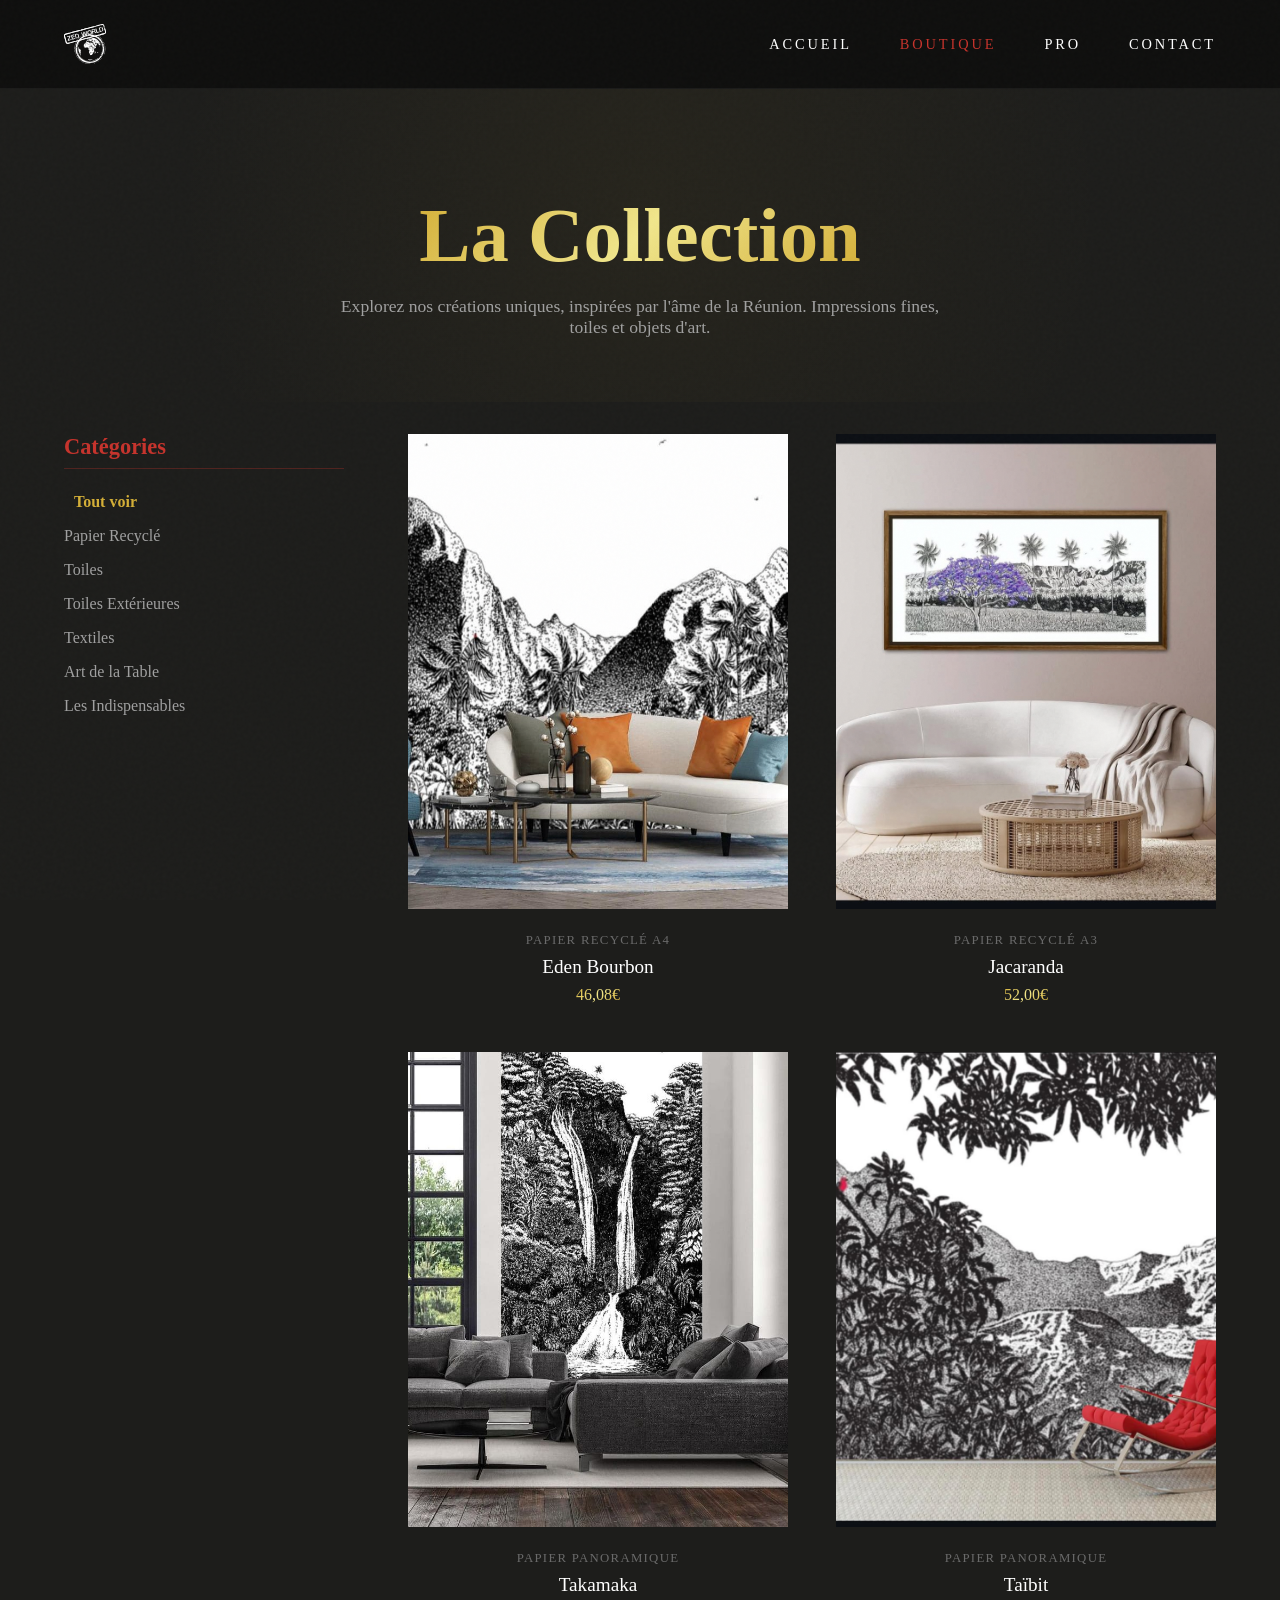
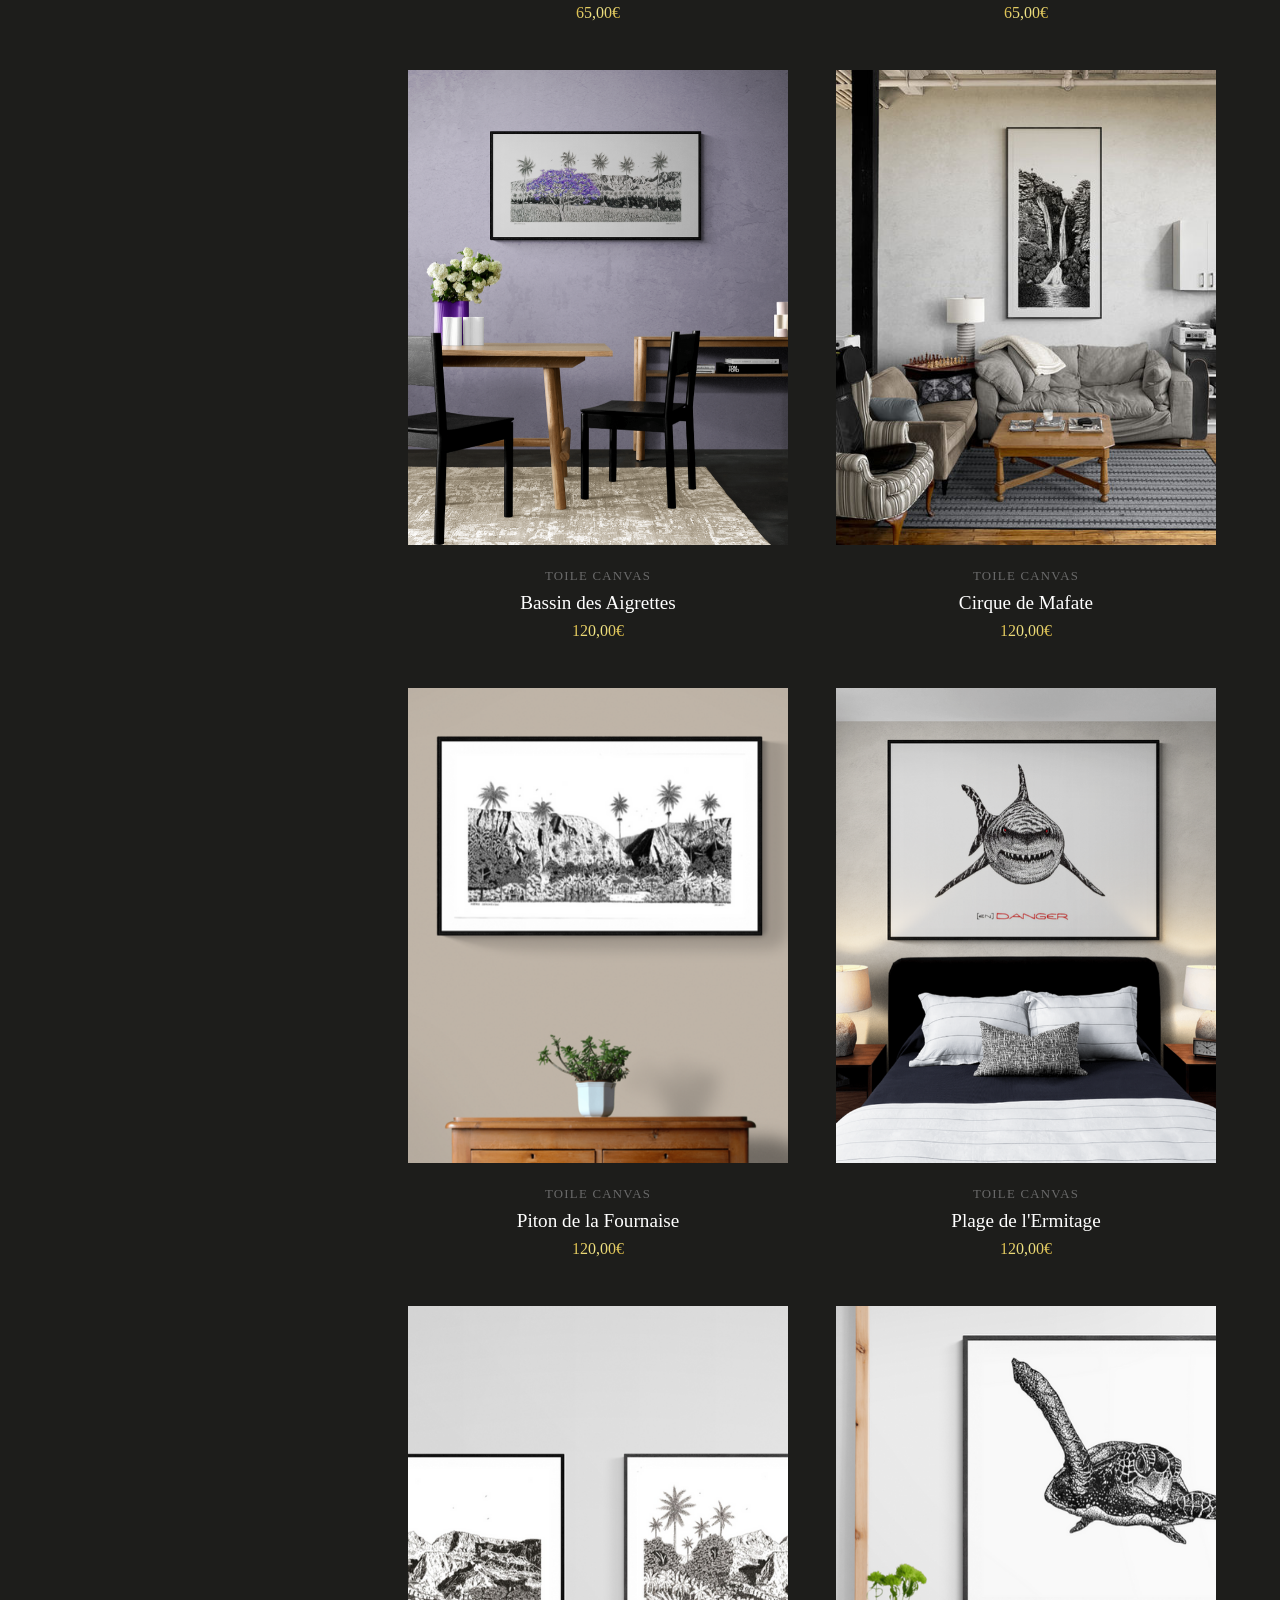
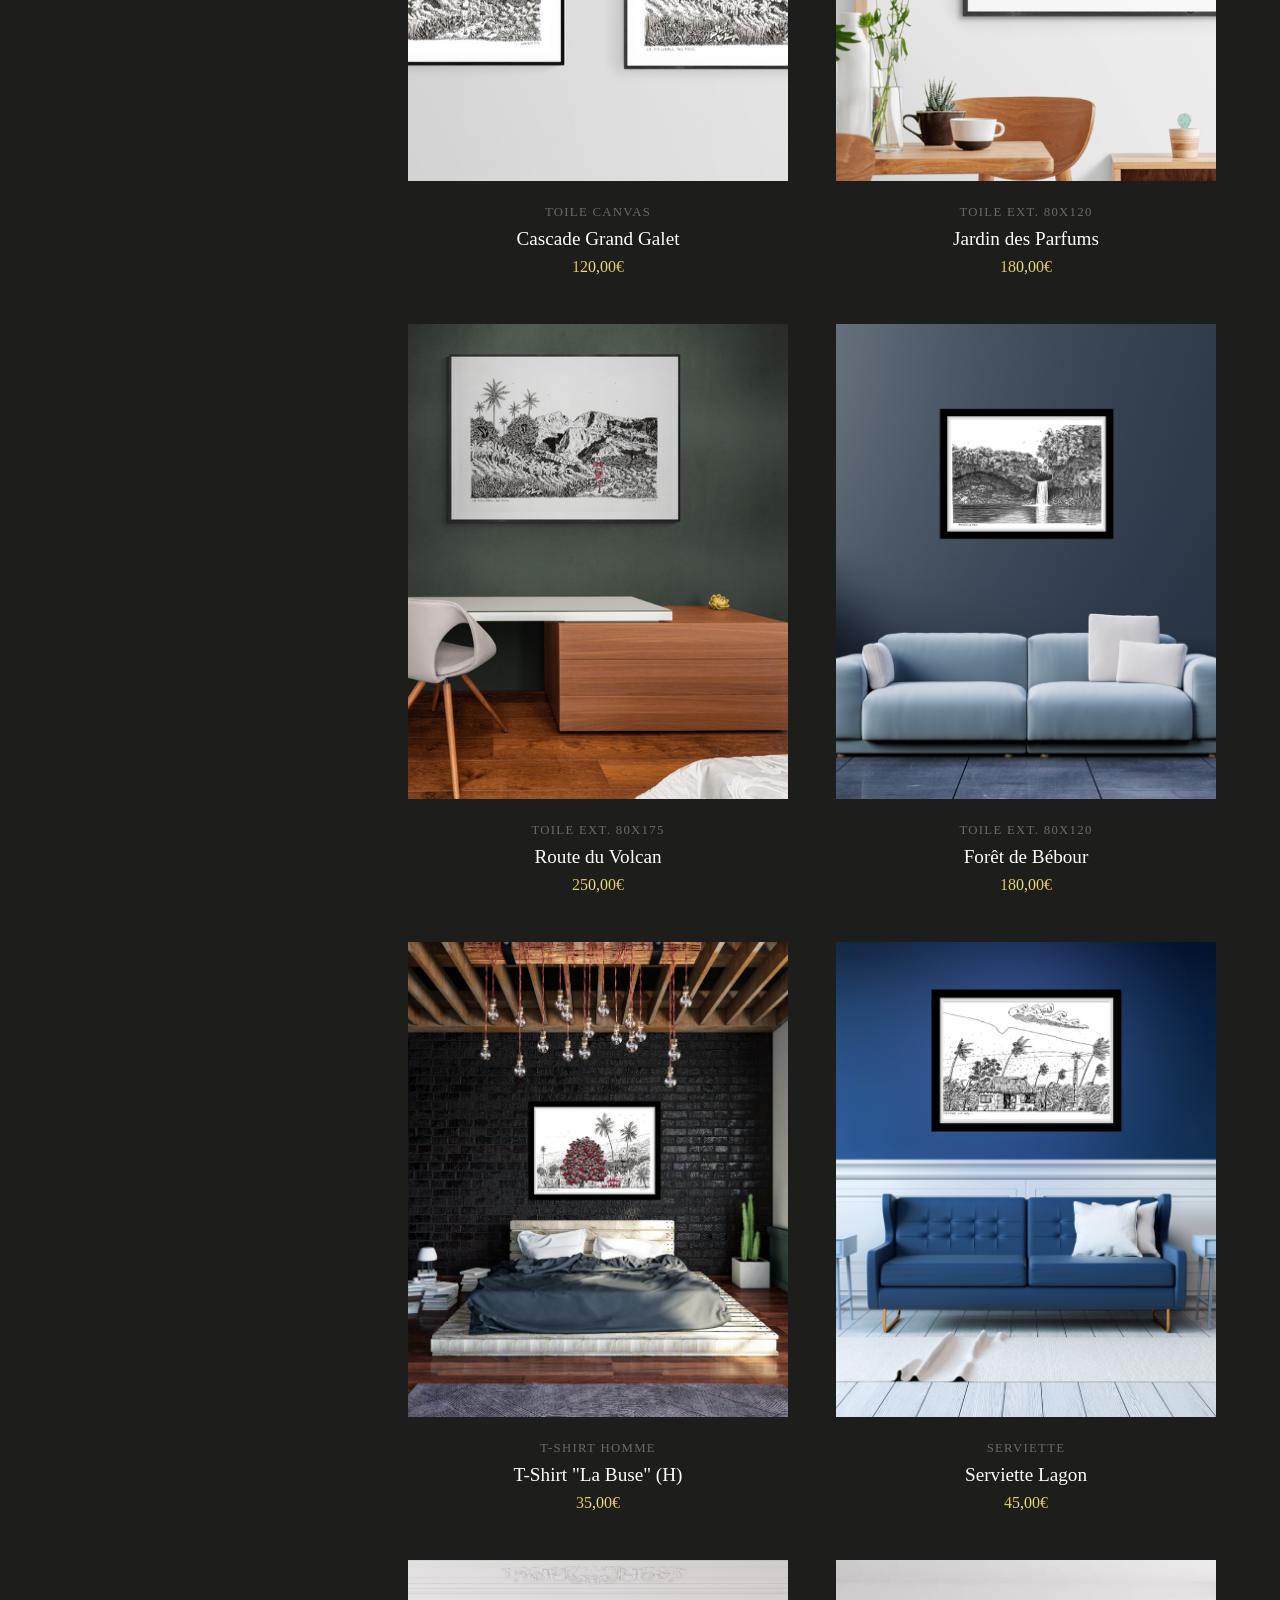
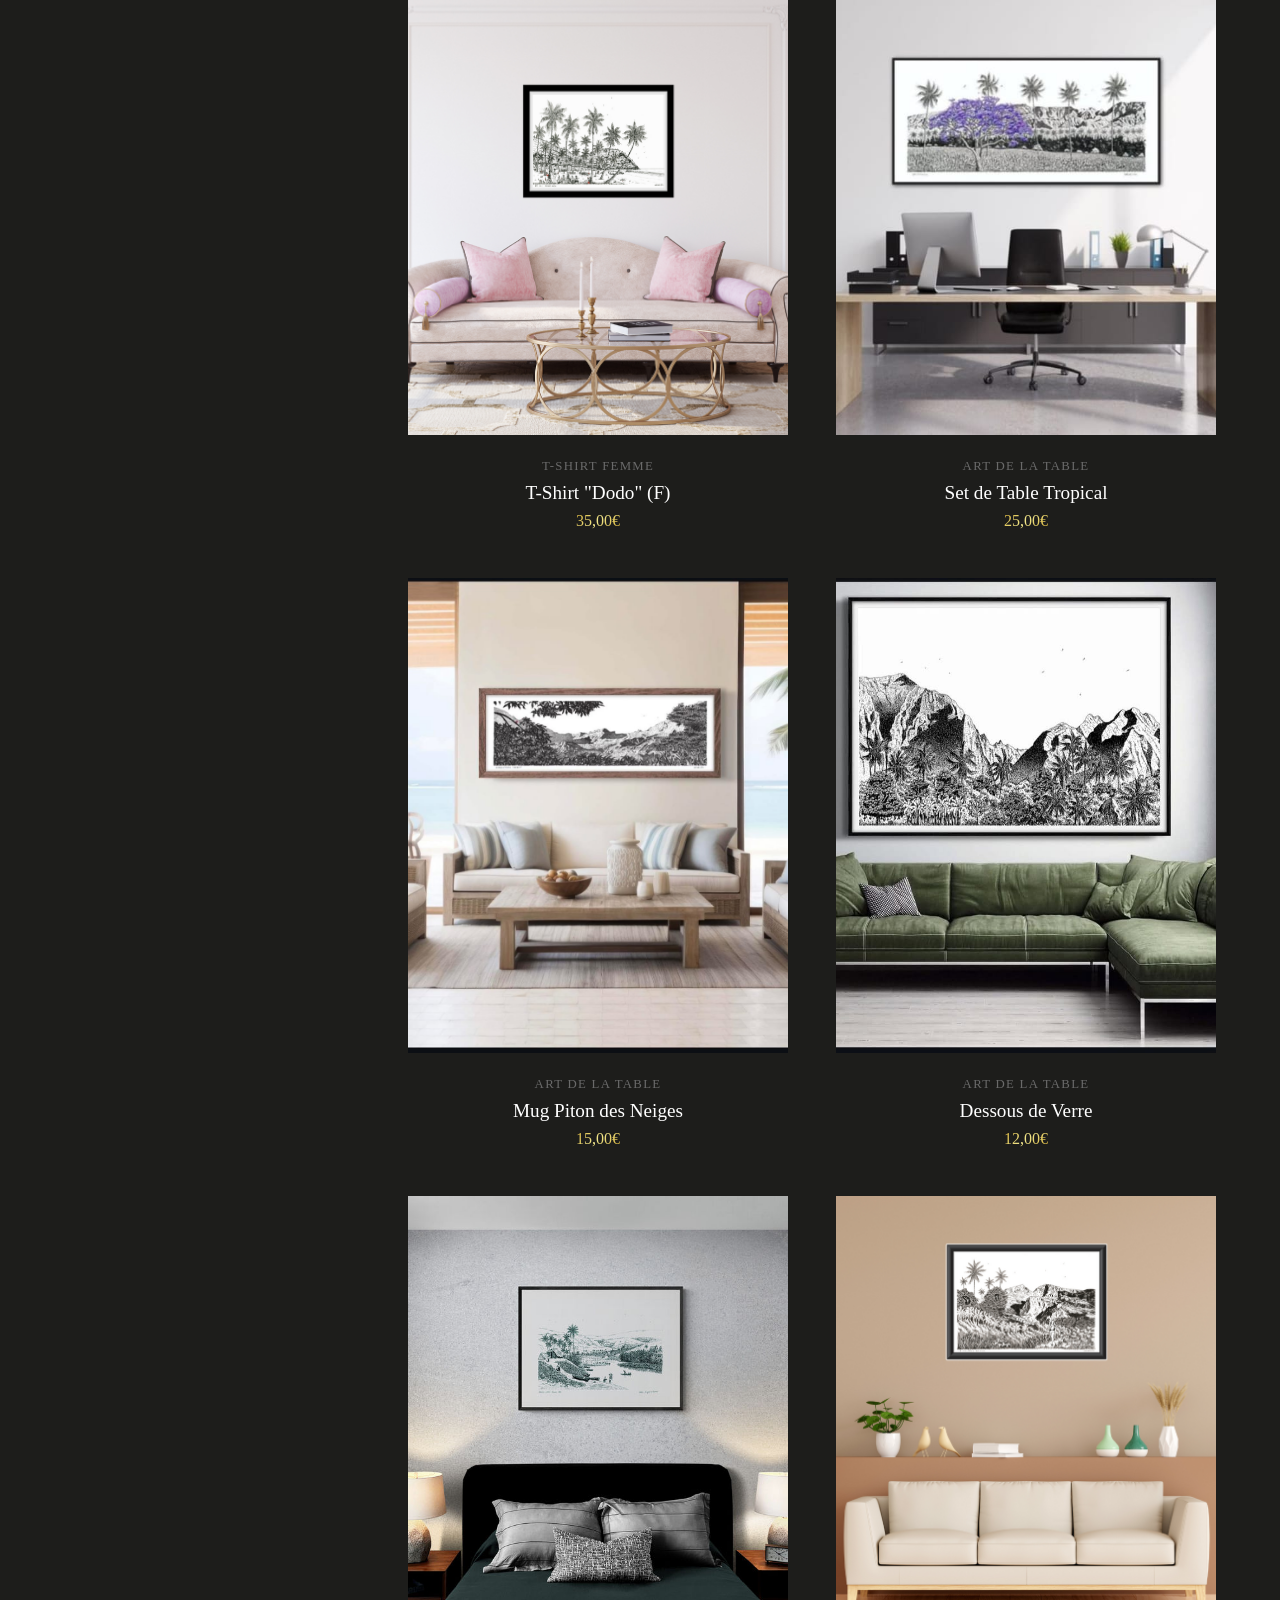
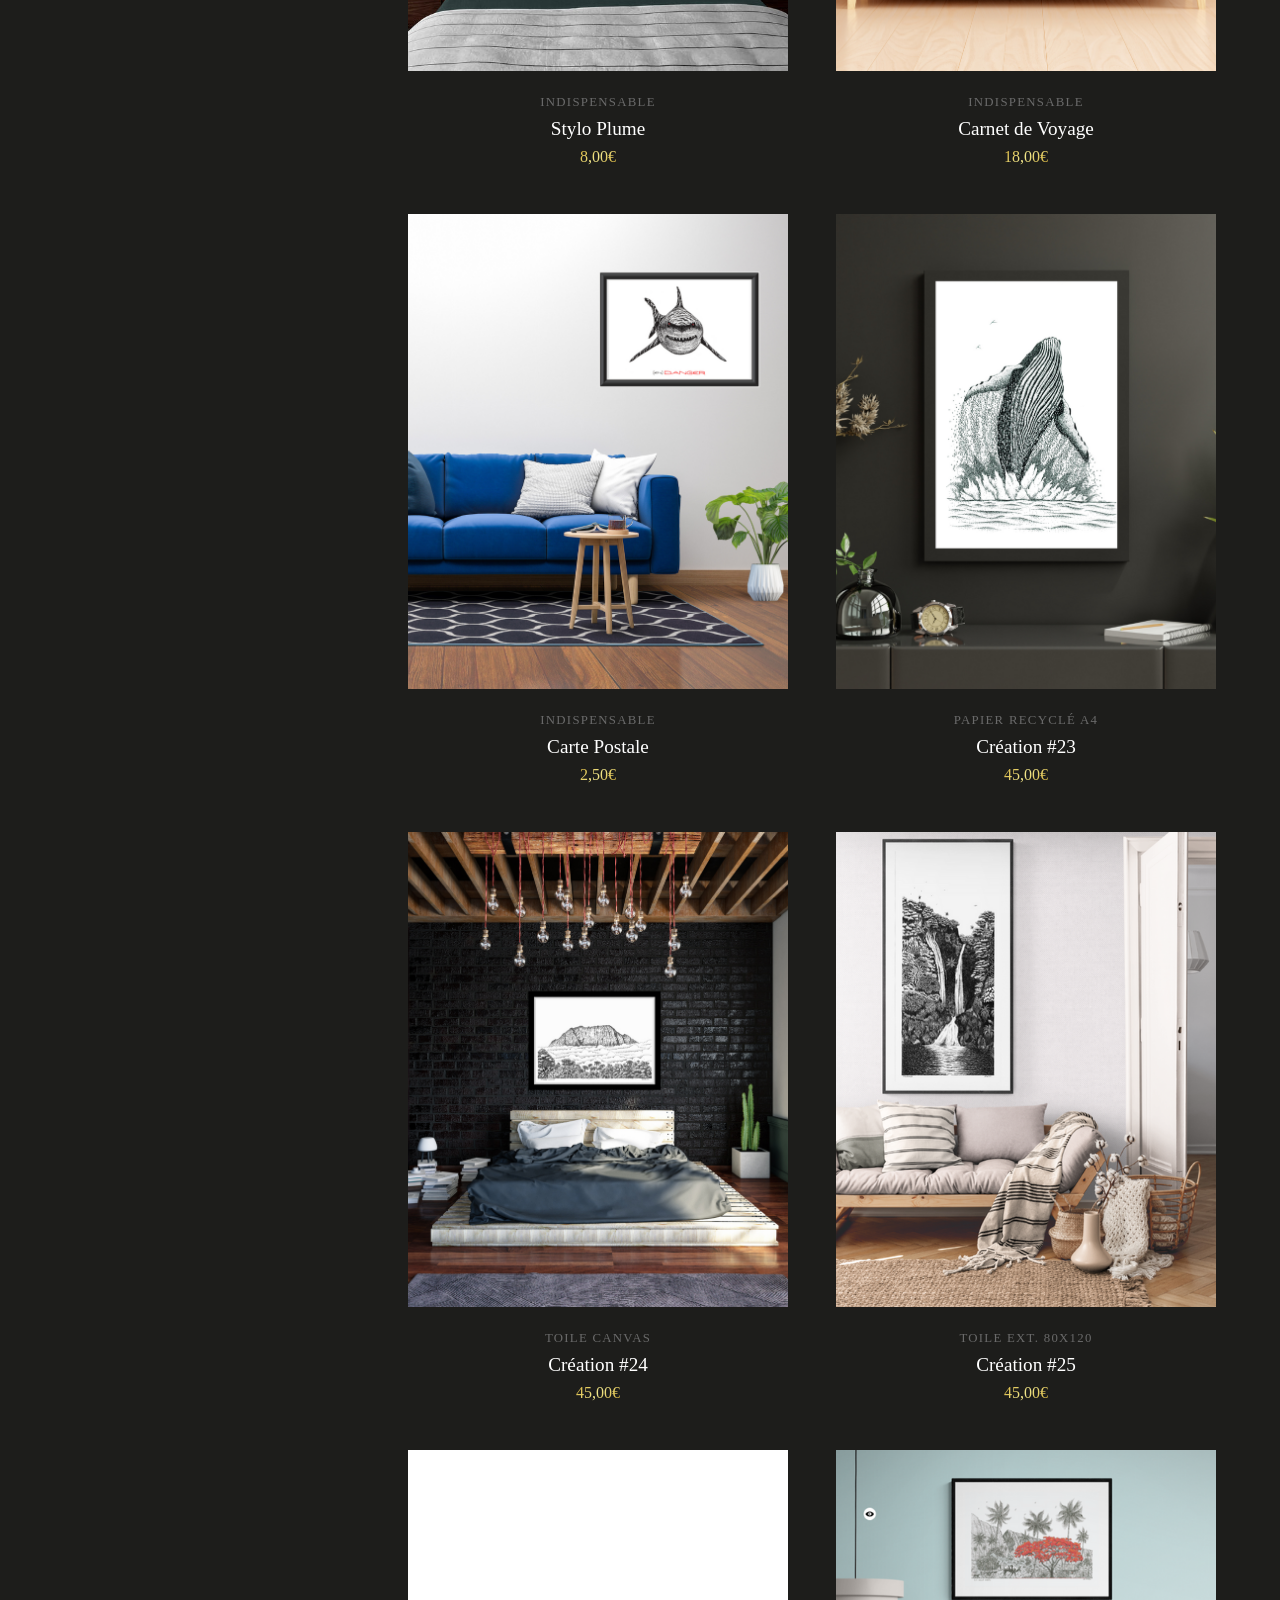
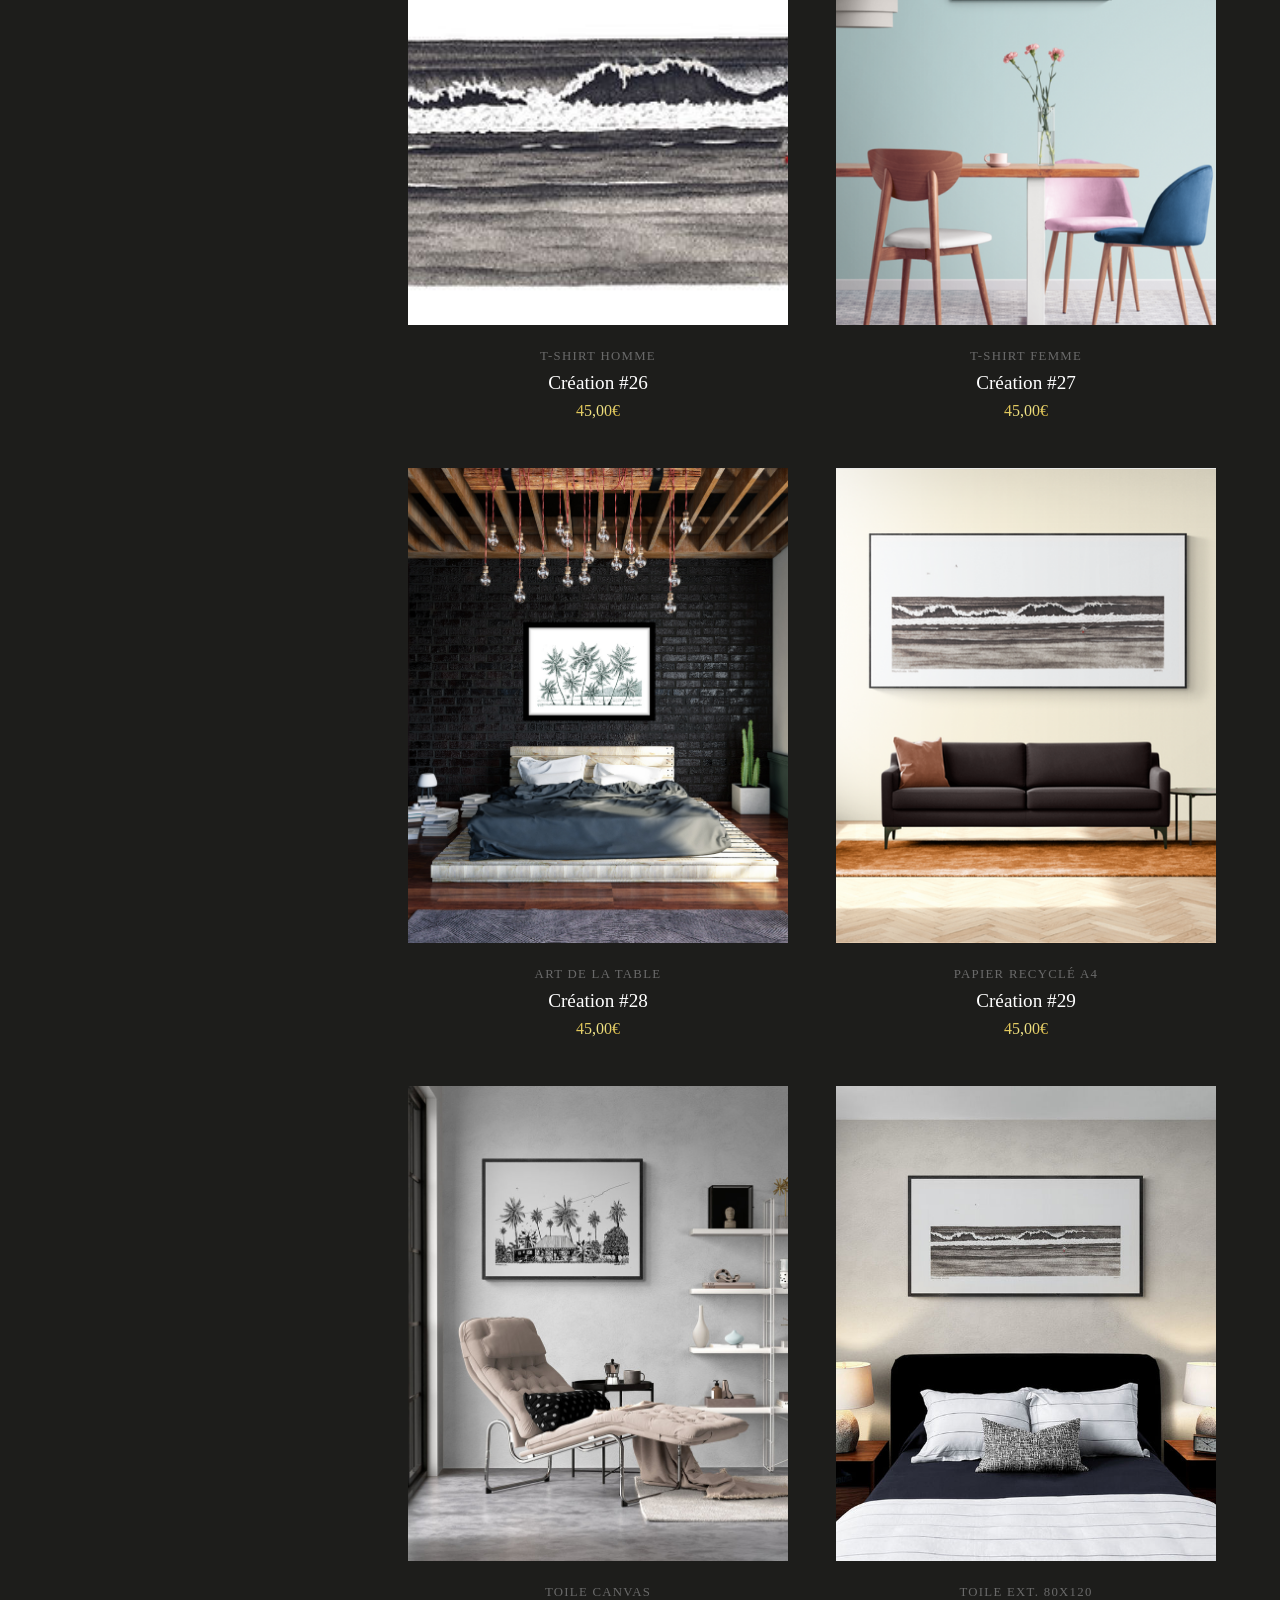
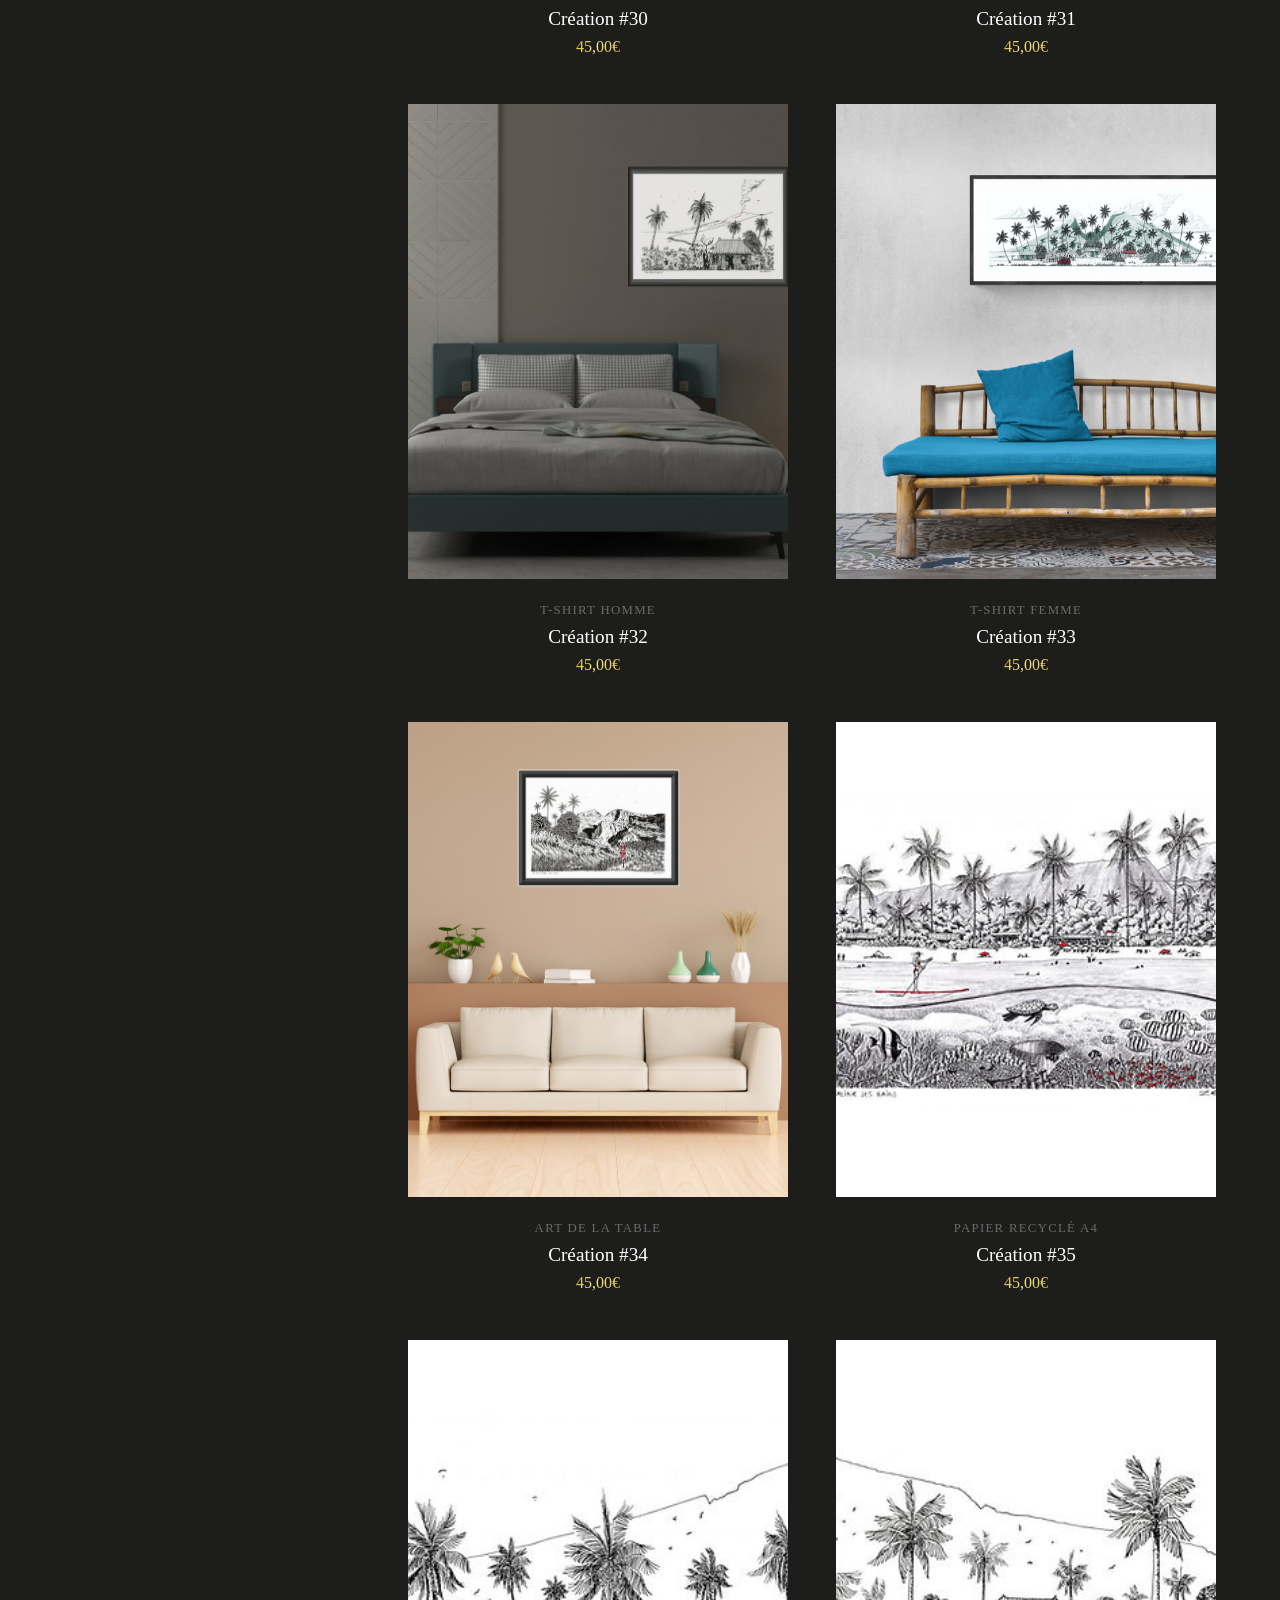
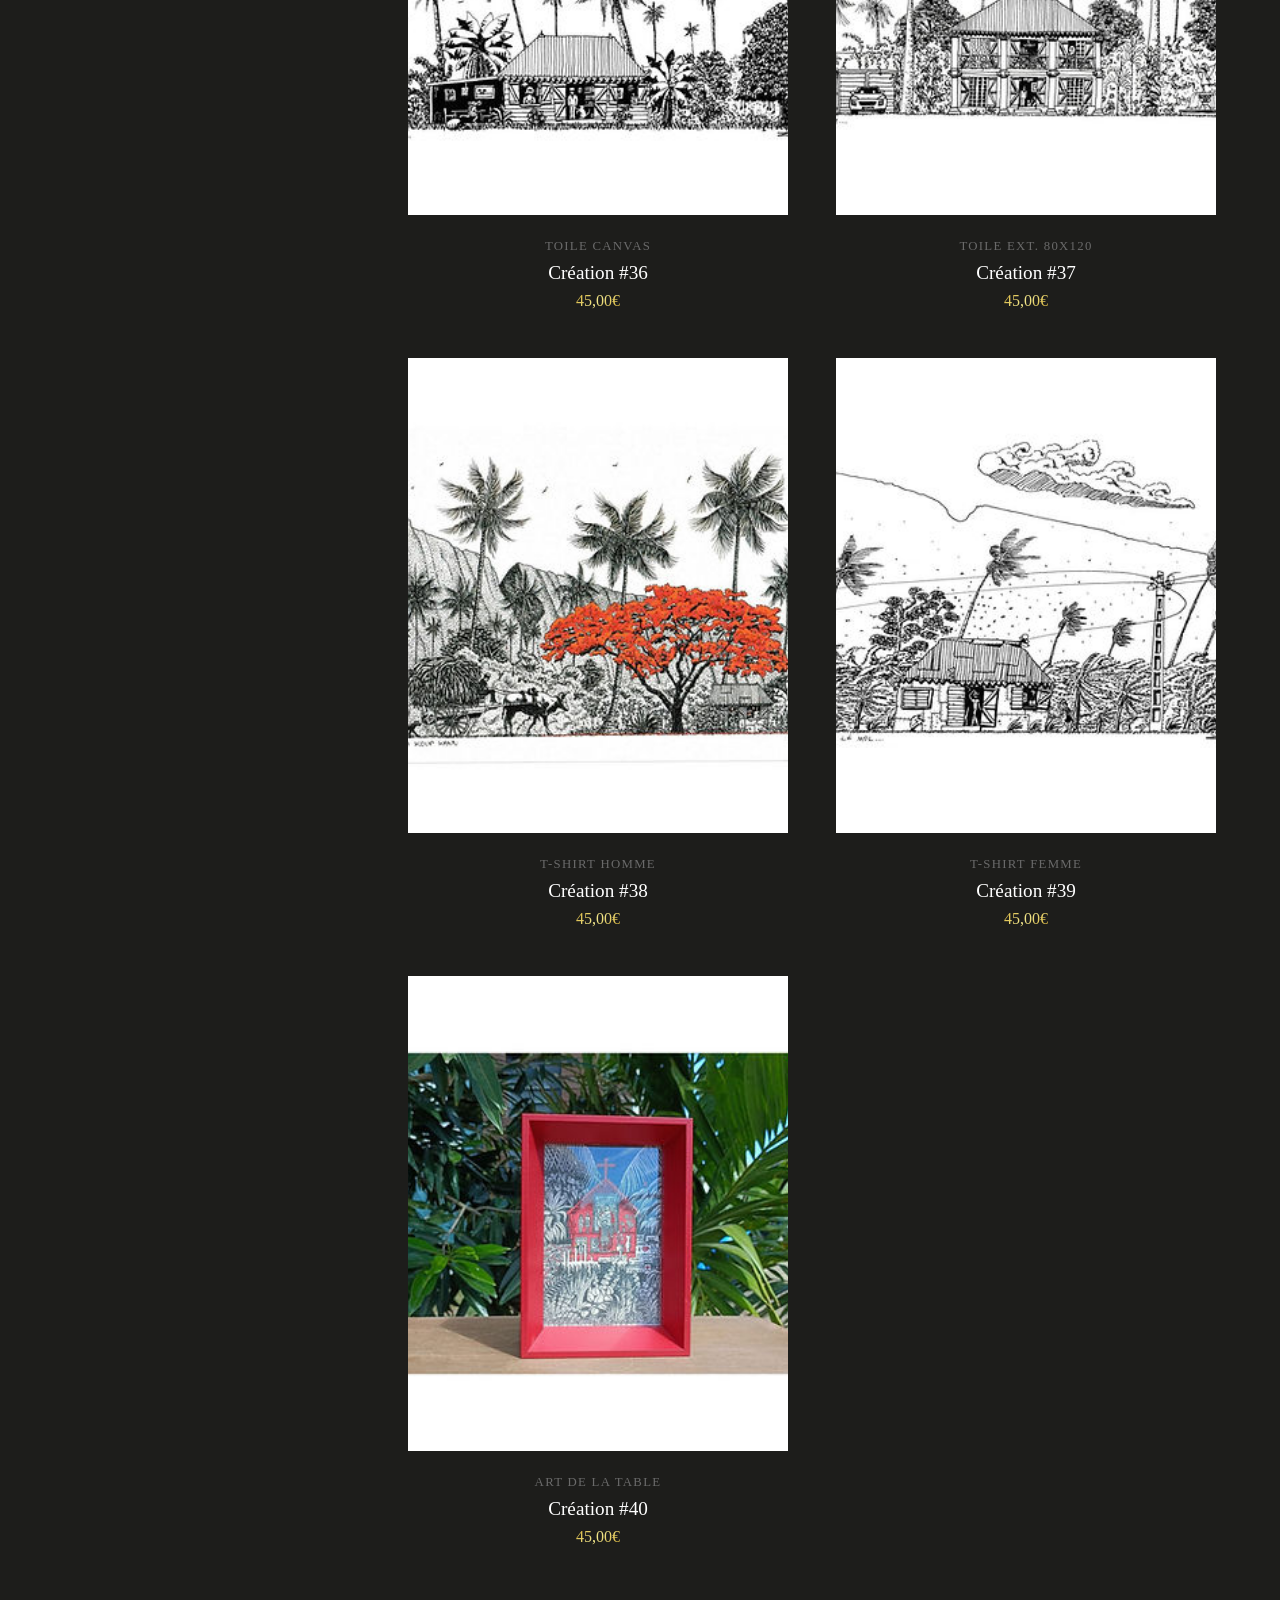
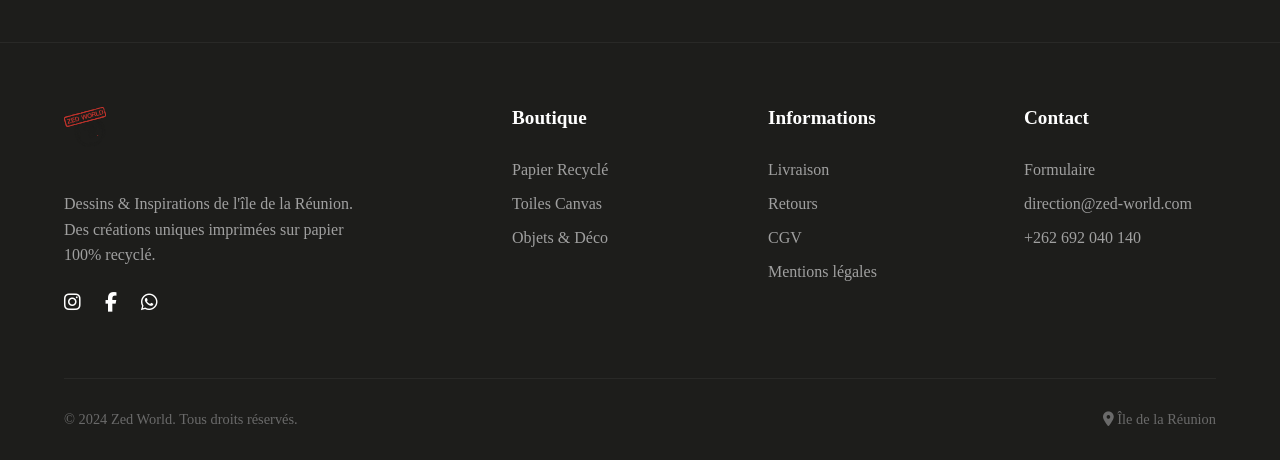
==== boutique.html @ 4cdd9fa9 "init repo" ====
<!DOCTYPE html>
<html lang="fr">

<head>
    <meta charset="UTF-8">
    <meta name="viewport" content="width=device-width, initial-scale=1.0">
    <title>La Boutique - ZED WORLD</title>
    <link rel="stylesheet" href="https://cdnjs.cloudflare.com/ajax/libs/font-awesome/6.4.0/css/all.min.css">
    <style>
        /* ===== STYLES IMPORTÉS DE INDEX.HTML ===== */
        /* POLICES */
        @font-face {
            font-family: 'Old Press';
            src: url('fonts/OldPress-Normal.woff2') format('woff2'),
                url('fonts/OldPress-Normal.woff') format('woff'),
                url('fonts/OldPress-Normal.ttf') format('truetype');
            font-weight: normal;
            font-style: normal;
            font-display: swap;
        }

        @font-face {
            font-family: 'A Bit Sketchy';
            src: url('fonts/ABitSketchy.woff2') format('woff2'),
                url('fonts/ABitSketchy.woff') format('woff'),
                url('fonts/ABitSketchy.ttf') format('truetype');
            font-weight: normal;
            font-style: normal;
            font-display: swap;
        }

        @font-face {
            font-family: 'Javanese Text';
            src: url('fonts/JavaneseText.woff2') format('woff2'),
                url('fonts/JavaneseText.woff') format('woff'),
                url('fonts/JavaneseText.ttf') format('truetype');
            font-weight: normal;
            font-style: normal;
            font-display: swap;
        }

        :root {
            --noir: #1d1d1b;
            --noir-profond: #1d1d1b;
            --noir-light: #2a2a28;
            --noir-medium: #252523;
            --rouge: #c6332c;
            --rouge-dark: #9a2520;
            --blanc: #ffffff;
            --blanc-casse: #f5f5f5;
            --gris: #6a6a6a;
            --gris-clair: #a0a0a0;
        }

        * {
            margin: 0;
            padding: 0;
            box-sizing: border-box;
        }

        html {
            scroll-behavior: smooth;
        }

        body {
            font-family: 'Javanese Text', Georgia, serif;
            background-color: var(--noir);
            color: var(--blanc);
            overflow-x: hidden;
        }

        /* UTILS */
        .gold-text {
            background: linear-gradient(135deg, #d4af37 0%, #f0e68c 25%, #d4af37 50%, #ffd700 75%, #d4af37 100%);
            background-size: 200% 200%;
            -webkit-background-clip: text;
            -webkit-text-fill-color: transparent;
            background-clip: text;
            animation: shimmer 3s ease-in-out infinite;
        }

        @keyframes shimmer {
            0% {
                background-position: 0% 50%;
            }

            50% {
                background-position: 100% 50%;
            }

            100% {
                background-position: 0% 50%;
            }
        }

        /* NOISE */
        .noise {
            position: fixed;
            top: 0;
            left: 0;
            width: 100%;
            height: 100%;
            pointer-events: none;
            z-index: 9999;
            opacity: 0.02;
            background-image: url("data:image/svg+xml,%3Csvg viewBox='0 0 256 256' xmlns='http://www.w3.org/2000/svg'%3E%3Cfilter id='noise'%3E%3CfeTurbulence type='fractalNoise' baseFrequency='0.9' numOctaves='4' stitchTiles='stitch'/%3E%3C/filter%3E%3Crect width='100%25' height='100%25' filter='url(%23noise)'/%3E%3C/svg%3E");
        }

        /* HEADER */
        header {
            position: fixed;
            top: 0;
            left: 0;
            width: 100%;
            z-index: 1000;
            padding: 1.5rem 4rem;
            display: flex;
            justify-content: space-between;
            align-items: center;
            mix-blend-mode: normal;
            background: rgba(15, 15, 14, 0.95);
            backdrop-filter: blur(12px);
            border-bottom: 1px solid rgba(255, 255, 255, 0.05);
        }

        .logo {
            display: flex;
            align-items: center;
            text-decoration: none;
        }

        .logo img {
            height: 40px;
            width: auto;
            filter: brightness(0) invert(1);
        }

        .nav-links {
            display: flex;
            gap: 3rem;
            list-style: none;
        }

        .nav-links a {
            color: var(--blanc);
            text-decoration: none;
            font-size: 0.9rem;
            font-weight: 400;
            letter-spacing: 0.2em;
            text-transform: uppercase;
            position: relative;
            padding: 0.5rem 0;
        }

        .nav-links a.active {
            color: var(--rouge);
        }

        .nav-links a::after {
            content: '';
            position: absolute;
            bottom: 0;
            left: 0;
            width: 0;
            height: 1px;
            background: var(--blanc);
            transition: width 0.4s ease;
        }

        .nav-links a:hover::after {
            width: 100%;
        }

        .menu-btn {
            display: none;
            flex-direction: column;
            gap: 8px;
            cursor: pointer;
        }

        .menu-btn span {
            width: 35px;
            height: 1px;
            background: var(--blanc);
        }

        /* FOOTER */
        footer {
            background: var(--noir-profond);
            border-top: 1px solid rgba(255, 255, 255, 0.05);
            color: var(--blanc);
            padding: 4rem 4rem 2rem;
            position: relative;
            z-index: 10;
        }

        .footer-content {
            display: grid;
            grid-template-columns: 2fr 1fr 1fr 1fr;
            gap: 4rem;
            margin-bottom: 4rem;
        }

        .footer-brand p {
            color: var(--gris-clair);
            margin: 1.5rem 0;
            line-height: 1.6;
            max-width: 300px;
        }

        .footer-social {
            display: flex;
            gap: 1.5rem;
        }

        .footer-social a {
            color: var(--blanc);
            font-size: 1.2rem;
            transition: color 0.3s ease;
        }

        .footer-social a:hover {
            color: var(--rouge);
        }

        .footer-column h4 {
            font-family: 'Old Press', 'A Bit Sketchy', serif;
            font-size: 1.2rem;
            margin-bottom: 2rem;
            color: var(--blanc);
        }

        .footer-column ul {
            list-style: none;
        }

        .footer-column ul li {
            margin-bottom: 1rem;
        }

        .footer-column ul li a {
            color: var(--gris-clair);
            text-decoration: none;
            transition: color 0.3s ease;
        }

        .footer-column ul li a:hover {
            color: #d4af37;
        }

        .footer-bottom {
            display: flex;
            justify-content: space-between;
            align-items: center;
            padding-top: 2rem;
            border-top: 1px solid rgba(255, 255, 255, 0.05);
            font-size: 0.9rem;
            color: var(--gris);
        }

        /* ===== BOUTIQUE SPECIFIC STYLES ===== */
        .shop-hero {
            padding: 12rem 4rem 4rem;
            text-align: center;
            background: radial-gradient(circle at 50% 50%, rgba(212, 175, 55, 0.05) 0%, transparent 70%);
        }

        .shop-title {
            font-family: 'Old Press', 'A Bit Sketchy', serif;
            font-size: clamp(3rem, 6vw, 5rem);
            margin-bottom: 1rem;
        }

        .shop-subtitle {
            color: var(--gris-clair);
            max-width: 600px;
            margin: 0 auto;
            font-size: 1.1rem;
        }

        .shop-container {
            display: grid;
            grid-template-columns: 280px 1fr;
            gap: 4rem;
            padding: 2rem 4rem 6rem;
            max-width: 1600px;
            margin: 0 auto;
        }

        /* FILTERS SIDEBAR */
        .filters {
            position: sticky;
            top: 150px;
            height: fit-content;
        }

        .filter-group {
            margin-bottom: 2.5rem;
        }

        .filter-title {
            font-family: 'Old Press', serif;
            font-size: 1.4rem;
            margin-bottom: 1.5rem;
            color: var(--rouge);
            border-bottom: 1px solid rgba(198, 51, 44, 0.3);
            padding-bottom: 0.5rem;
        }

        .filter-list {
            list-style: none;
        }

        .filter-item {
            margin-bottom: 1rem;
            cursor: pointer;
            color: var(--gris-clair);
            transition: all 0.3s ease;
            display: flex;
            justify-content: space-between;
            align-items: center;
            font-size: 1rem;
        }

        .filter-item:hover,
        .filter-item.selected,
        .filter-item.expanded {
            color: var(--blanc);
            padding-left: 10px;
        }

        .filter-item.selected {
            color: #d4af37;
            font-weight: 600;
        }

        .sub-filters {
            margin-left: 1.5rem;
            margin-top: 0.8rem;
            display: none;
            border-left: 1px solid rgba(255, 255, 255, 0.1);
            padding-left: 1rem;
        }

        .filter-item.expanded+.sub-filters {
            display: block;
            animation: slideDown 0.3s ease;
        }

        @keyframes slideDown {
            from {
                opacity: 0;
                transform: translateY(-10px);
            }

            to {
                opacity: 1;
                transform: translateY(0);
            }
        }

        .sub-filter-item {
            margin-bottom: 0.6rem;
            font-size: 0.9rem;
            color: var(--gris);
            cursor: pointer;
            transition: color 0.3s ease;
        }

        .sub-filter-item:hover,
        .sub-filter-item.selected {
            color: var(--blanc);
        }

        .sub-filter-item.selected {
            color: #d4af37;
        }

        /* PRODUCT GRID */
        .products-grid-shop {
            display: grid;
            grid-template-columns: repeat(auto-fill, minmax(280px, 1fr));
            gap: 3rem;
        }

        .product-card {
            display: block;
            text-decoration: none;
            group: 1;
        }

        .product-image {
            position: relative;
            overflow: hidden;
            aspect-ratio: 4/5;
            margin-bottom: 1.5rem;
        }

        .product-image img {
            width: 100%;
            height: 100%;
            object-fit: cover;
            transition: transform 0.6s cubic-bezier(0.25, 0.46, 0.45, 0.94);
        }

        .product-card:hover .product-image img {
            transform: scale(1.1);
        }

        .product-overlay {
            position: absolute;
            top: 0;
            left: 0;
            width: 100%;
            height: 100%;
            background: rgba(0, 0, 0, 0.4);
            display: flex;
            align-items: center;
            justify-content: center;
            opacity: 0;
            transition: opacity 0.3s ease;
        }

        .product-card:hover .product-overlay {
            opacity: 1;
        }

        .product-overlay button {
            background: var(--blanc);
            color: var(--noir);
            border: none;
            padding: 1rem 2rem;
            text-transform: uppercase;
            letter-spacing: 0.1em;
            font-size: 0.8rem;
            cursor: pointer;
            transform: translateY(20px);
            transition: transform 0.3s ease;
        }

        .product-card:hover .product-overlay button {
            transform: translateY(0);
        }

        .product-info {
            text-align: center;
        }

        .product-category {
            font-size: 0.8rem;
            text-transform: uppercase;
            letter-spacing: 0.1em;
            color: var(--gris);
            display: block;
            margin-bottom: 0.5rem;
        }

        .product-name {
            font-size: 1.2rem;
            font-weight: 400;
            color: var(--blanc);
            margin-bottom: 0.5rem;
        }

        .product-price {
            font-size: 1rem;
            color: var(--gris-clair);
        }

        /* RESPONSIVE */
        @media (max-width: 900px) {
            .shop-container {
                grid-template-columns: 1fr;
                padding: 2rem;
            }

            .filters {
                position: relative;
                top: 0;
                margin-bottom: 3rem;
                display: flex;
                flex-wrap: wrap;
                gap: 2rem;
                overflow-x: auto;
                padding-bottom: 1rem;
            }

            .filter-group {
                min-width: 200px;
            }
        }

        @media (max-width: 768px) {
            header {
                padding: 1rem 2rem;
            }

            .menu-btn {
                display: flex;
            }

            .nav-links {
                position: fixed;
                top: 0;
                right: -100%;
                width: 100%;
                height: 100vh;
                background: var(--noir-profond);
                flex-direction: column;
                justify-content: center;
                align-items: center;
                transition: right 0.6s ease;
                z-index: 999;
            }

            .nav-links.active {
                right: 0;
            }

            .footer-content {
                grid-template-columns: 1fr;
                text-align: center;
            }

            .footer-social {
                justify-content: center;
            }

            .footer-bottom {
                flex-direction: column;
                gap: 1rem;
            }
        }

        /* ===== ANIMATIONS ===== */
        @keyframes fadeUp {
            from {
                opacity: 0;
                transform: translateY(30px);
            }

            to {
                opacity: 1;
                transform: translateY(0);
            }
        }

        .hero-animate {
            opacity: 0;
            animation: fadeUp 1s cubic-bezier(0.25, 0.46, 0.45, 0.94) forwards;
        }

        .reveal {
            opacity: 0;
            transform: translateY(30px);
            transition: all 0.8s cubic-bezier(0.25, 0.46, 0.45, 0.94);
        }

        .reveal.active {
            opacity: 1;
            transform: translateY(0);
        }
    </style>
</head>

<body>
    <!-- Noise Overlay -->
    <div class="noise"></div>

    <!-- Header -->
    <header>
        <a href="index.html" class="logo">
            <img src="assets/LOGO A4.svg" alt="ZED WORLD">
        </a>
        <ul class="nav-links" id="navLinks">
            <li><a href="index.html">Accueil</a></li>
            <li><a href="boutique.html" class="active">Boutique</a></li>
            <li><a href="pro.html">Pro</a></li>
            <li><a href="contact.html">Contact</a></li>
        </ul>
        <div class="menu-btn" id="menuBtn">
            <span></span>
            <span></span>
        </div>
    </header>

    <!-- Shop Hero -->
    <section class="shop-hero">
        <h1 class="shop-title hero-animate"><span class="gold-text">La Collection</span></h1>
        <p class="shop-subtitle hero-animate" style="animation-delay: 0.2s;">Explorez nos créations uniques, inspirées
            par l'âme de la Réunion. Impressions fines,
            toiles et objets d'art.</p>
    </section>

    <!-- Main Shop Container -->
    <div class="shop-container">
        <!-- Sidebar Filters -->
        <aside class="filters">
            <div class="filter-group">
                <h3 class="filter-title">Catégories</h3>
                <ul class="filter-list">
                    <li class="filter-item selected" onclick="filterBy('all', this)">Tout voir</li>

                    <li class="filter-item" onclick="toggleSub(this)">
                        Papier Recyclé
                    </li>
                    <ul class="sub-filters">
                        <li class="sub-filter-item" onclick="filterBy('recycle-a4', this)">Format A4</li>
                        <li class="sub-filter-item" onclick="filterBy('recycle-a3', this)">Format A3+</li>
                        <li class="sub-filter-item" onclick="filterBy('recycle-pano', this)">Panoramique</li>
                    </ul>

                    <li class="filter-item" onclick="filterBy('toiles', this)">Toiles</li>

                    <li class="filter-item" onclick="toggleSub(this)">
                        Toiles Extérieures
                    </li>
                    <ul class="sub-filters">
                        <li class="sub-filter-item" onclick="filterBy('ext-80x120', this)">80 x 120</li>
                        <li class="sub-filter-item" onclick="filterBy('ext-80x175', this)">80 x 175</li>
                    </ul>

                    <li class="filter-item" onclick="toggleSub(this)">
                        Textiles
                    </li>
                    <ul class="sub-filters">
                        <li class="sub-filter-item" onclick="filterBy('textile-tshirt-homme', this)">T-Shirts Homme</li>
                        <li class="sub-filter-item" onclick="filterBy('textile-tshirt-femme', this)">T-Shirts Femme</li>
                        <li class="sub-filter-item" onclick="filterBy('textile-serviette', this)">Serviettes de Plage
                        </li>
                    </ul>

                    <li class="filter-item" onclick="filterBy('art-table', this)">Art de la Table</li>
                    <li class="filter-item" onclick="filterBy('indispensables', this)">Les Indispensables</li>
                </ul>
            </div>
        </aside>

        <!-- Product Grid -->
        <main class="products-grid-shop" id="productGrid">
            <!-- JS WILL POPULATE THIS -->
        </main>
    </div>

    <!-- Footer -->
    <footer>
        <div class="footer-content">
            <div class="footer-brand">
                <a href="index.html" class="footer-logo">
                    <img src="assets/LOGO A4.svg" alt="ZED WORLD" style="height: 40px; margin-bottom: 1rem;">
                </a>
                <p>Dessins & Inspirations de l'île de la Réunion. Des créations uniques imprimées sur papier 100%
                    recyclé.</p>
                <div class="footer-social">
                    <a href="#"><i class="fab fa-instagram"></i></a>
                    <a href="#"><i class="fab fa-facebook-f"></i></a>
                    <a href="#"><i class="fab fa-whatsapp"></i></a>
                </div>
            </div>
            <div class="footer-column">
                <h4>Boutique</h4>
                <ul>
                    <li><a href="#" onclick="filterBy('recycle-a4', null); window.scrollTo(0,0)">Papier Recyclé</a></li>
                    <li><a href="#" onclick="filterBy('toiles', null); window.scrollTo(0,0)">Toiles Canvas</a></li>
                    <li><a href="#" onclick="filterBy('art-table', null); window.scrollTo(0,0)">Objets & Déco</a></li>
                </ul>
            </div>
            <div class="footer-column">
                <h4>Informations</h4>
                <ul>
                    <li><a href="#">Livraison</a></li>
                    <li><a href="#">Retours</a></li>
                    <li><a href="cgv.html">CGV</a></li>
                    <li><a href="#">Mentions légales</a></li>
                </ul>
            </div>
            <div class="footer-column">
                <h4>Contact</h4>
                <ul>
                    <li><a href="contact.html">Formulaire</a></li>
                    <li><a href="mailto:direction@zed-world.com">direction@zed-world.com</a></li>
                    <li><a href="tel:+262692040140">+262 692 040 140</a></li>
                </ul>
            </div>
        </div>
        <div class="footer-bottom">
            <p>© 2024 Zed World. Tous droits réservés.</p>
            <span class="footer-location"><i class="fas fa-map-marker-alt"></i> Île de la Réunion</span>
        </div>
    </footer>

    <script>
        // MOCK DATA GENERATED FROM ASSETS
        const products = [
            // PAPIER RECYCLE
            { id: 1, title: 'Eden Bourbon', category: 'recycle-a4', price: '46,08€', image: 'assets/EDEN BOURBON.jpg' },
            { id: 2, title: 'Jacaranda', category: 'recycle-a3', price: '52,00€', image: 'assets/JACARANDA.jpg' },
            { id: 3, title: 'Takamaka', category: 'recycle-pano', price: '65,00€', image: 'assets/TAKAMAKA.jpg' },
            { id: 4, title: 'Taïbit', category: 'recycle-pano', price: '65,00€', image: 'assets/TAÏBIT.jpg' },

            // TOILES (Generic Arts 1-10)
            { id: 5, title: 'Bassin des Aigrettes', category: 'toiles', price: '120,00€', image: 'assets/art1.png' },
            { id: 6, title: 'Cirque de Mafate', category: 'toiles', price: '120,00€', image: 'assets/art2.jpg' },
            { id: 7, title: 'Piton de la Fournaise', category: 'toiles', price: '120,00€', image: 'assets/art3.png' },
            { id: 8, title: 'Plage de l\'Ermitage', category: 'toiles', price: '120,00€', image: 'assets/art4.png' },
            { id: 9, title: 'Cascade Grand Galet', category: 'toiles', price: '120,00€', image: 'assets/art5.png' },

            // TOILES EXTERIEURES (Generic Arts 11-15)
            { id: 10, title: 'Jardin des Parfums', category: 'ext-80x120', price: '180,00€', image: 'assets/art6.png' },
            { id: 11, title: 'Route du Volcan', category: 'ext-80x175', price: '250,00€', image: 'assets/art7.png' },
            { id: 12, title: 'Forêt de Bébour', category: 'ext-80x120', price: '180,00€', image: 'assets/art8.png' },

            // TEXTILES (Updated Categories)
            { id: 13, title: 'T-Shirt "La Buse" (H)', category: 'textile-tshirt-homme', price: '35,00€', image: 'assets/art9.png' },
            { id: 14, title: 'Serviette Lagon', category: 'textile-serviette', price: '45,00€', image: 'assets/art10.png' },
            { id: 15, title: 'T-Shirt "Dodo" (F)', category: 'textile-tshirt-femme', price: '35,00€', image: 'assets/art11.png' },

            // ART DE LA TABLE (IMG Files)
            { id: 16, title: 'Set de Table Tropical', category: 'art-table', price: '25,00€', image: 'assets/IMG-20251008-WA0023.jpg' },
            { id: 17, title: 'Mug Piton des Neiges', category: 'art-table', price: '15,00€', image: 'assets/IMG-20251008-WA0036.jpg' },
            { id: 18, title: 'Dessous de Verre', category: 'art-table', price: '12,00€', image: 'assets/IMG-20251008-WA0050.jpg' },

            // INDISPENSABLES
            { id: 19, title: 'Stylo Plume', category: 'indispensables', price: '8,00€', image: 'assets/art12.jpg' },
            { id: 20, title: 'Carnet de Voyage', category: 'indispensables', price: '18,00€', image: 'assets/art13.png' },
            { id: 21, title: 'Carte Postale', category: 'indispensables', price: '2,50€', image: 'assets/art14.png' }
        ];

        // ADD MORE ASSETS AUTOMATICALLY DISTRIBUTED (MOCKING)
        const moreAssets = [
            'art15.png', 'art16.png', 'art17.png', 'art18.jpg', 'art19.png', 'art20.png',
            'art21.png', 'art22.jpg', 'art23.jpg', 'art24.png', 'art25.png', 'art26.png',
            'art27.jpg', 'art28.jpg', 'art29.jpg', 'art30.jpg', 'art31.jpg', 'art32.jpg'
        ];

        let idCounter = 22;
        moreAssets.forEach((file, index) => {
            const categories = ['recycle-a4', 'toiles', 'ext-80x120', 'textile-tshirt-homme', 'textile-tshirt-femme', 'art-table'];
            const randomCat = categories[index % categories.length];
            products.push({
                id: idCounter++,
                title: `Création #${idCounter}`,
                category: randomCat,
                price: '45,00€',
                image: `assets/${file}`
            });
        });

        // DOM ELEMENTS
        const grid = document.getElementById('productGrid');

        // INITIAL RENDER
        renderProducts(products);

        function renderProducts(items) {
            grid.innerHTML = items.map(product => `
                <a href="#" class="product-card">
                    <div class="product-image">
                        <img src="${product.image}" alt="${product.title}" loading="lazy">
                        <div class="product-overlay">
                            <button>Voir détail</button>
                        </div>
                    </div>
                    <div class="product-info">
                        <span class="product-category">${formatCategory(product.category)}</span>
                        <h4 class="product-name">${product.title}</h4>
                        <p class="product-price"><span class="gold-text">${product.price}</span></p>
                    </div>
                </a>
            `).join('');

            // Re-attach observer to new elements
            setTimeout(observeElements, 50); // Small delay to ensure DOM update
        }

        function formatCategory(cat) {
            const map = {
                'recycle-a4': 'Papier Recyclé A4',
                'recycle-a3': 'Papier Recyclé A3',
                'recycle-pano': 'Papier Panoramique',
                'toiles': 'Toile Canvas',
                'ext-80x120': 'Toile Ext. 80x120',
                'ext-80x175': 'Toile Ext. 80x175',
                'textile-tshirt-homme': 'T-Shirt Homme',
                'textile-tshirt-femme': 'T-Shirt Femme',
                'textile-serviette': 'Serviette',
                'art-table': 'Art de la Table',
                'indispensables': 'Indispensable'
            };
            return map[cat] || 'Collection ZED';
        }

        function filterBy(category, element) {
            // UI State Management
            if (element) {
                // 1. Remove .selected from ALL
                document.querySelectorAll('.filter-item, .sub-filter-item').forEach(el => el.classList.remove('selected'));

                // 2. Add .selected to clicked
                element.classList.add('selected');

                // 3. Handle Parent Expansion consistency
                // If it's a sub-item, expand its parent
                if (element.classList.contains('sub-filter-item')) {
                    const parentUl = element.parentElement; // .sub-filters
                    if (parentUl.classList.contains('sub-filters')) {
                        const parentHeader = parentUl.previousElementSibling; // .filter-item (header)
                        if (parentHeader) {
                            parentHeader.classList.add('expanded');
                        }
                    }
                }
            }

            // Filter Logic
            if (category === 'all') {
                renderProducts(products);
            } else {
                const filtered = products.filter(p => p.category === category);
                renderProducts(filtered);
            }
        }

        function toggleSub(element) {
            // Keep current expanded state
            const wasExpanded = element.classList.contains('expanded');

            // Close all expanded items (Accordion style)
            document.querySelectorAll('.filter-item').forEach(el => el.classList.remove('expanded'));

            // Toggle clicked
            if (!wasExpanded) {
                element.classList.add('expanded');
            }
        }

        // Mobile Menu Logic
        const menuBtn = document.getElementById('menuBtn');
        const navLinks = document.getElementById('navLinks');

        menuBtn.addEventListener('click', () => {
            navLinks.classList.toggle('active');
        });

        // ===== SCROLL ANIMATIONS =====
        const observerOptions = {
            threshold: 0.1,
            rootMargin: '0px 0px -50px 0px'
        };

        const observer = new IntersectionObserver((entries) => {
            entries.forEach(entry => {
                if (entry.isIntersecting) {
                    entry.target.classList.add('active');
                }
            });
        }, observerOptions);

        // Function to observe elements (called on load and after filtering)
        function observeElements() {
            document.querySelectorAll('.product-card, .filter-group').forEach(el => {
                if (!el.classList.contains('reveal')) {
                    el.classList.add('reveal');
                    observer.observe(el);
                }
            });
        }

        // Initialize
        document.addEventListener('DOMContentLoaded', observeElements);
    </script>
</body>

</html>
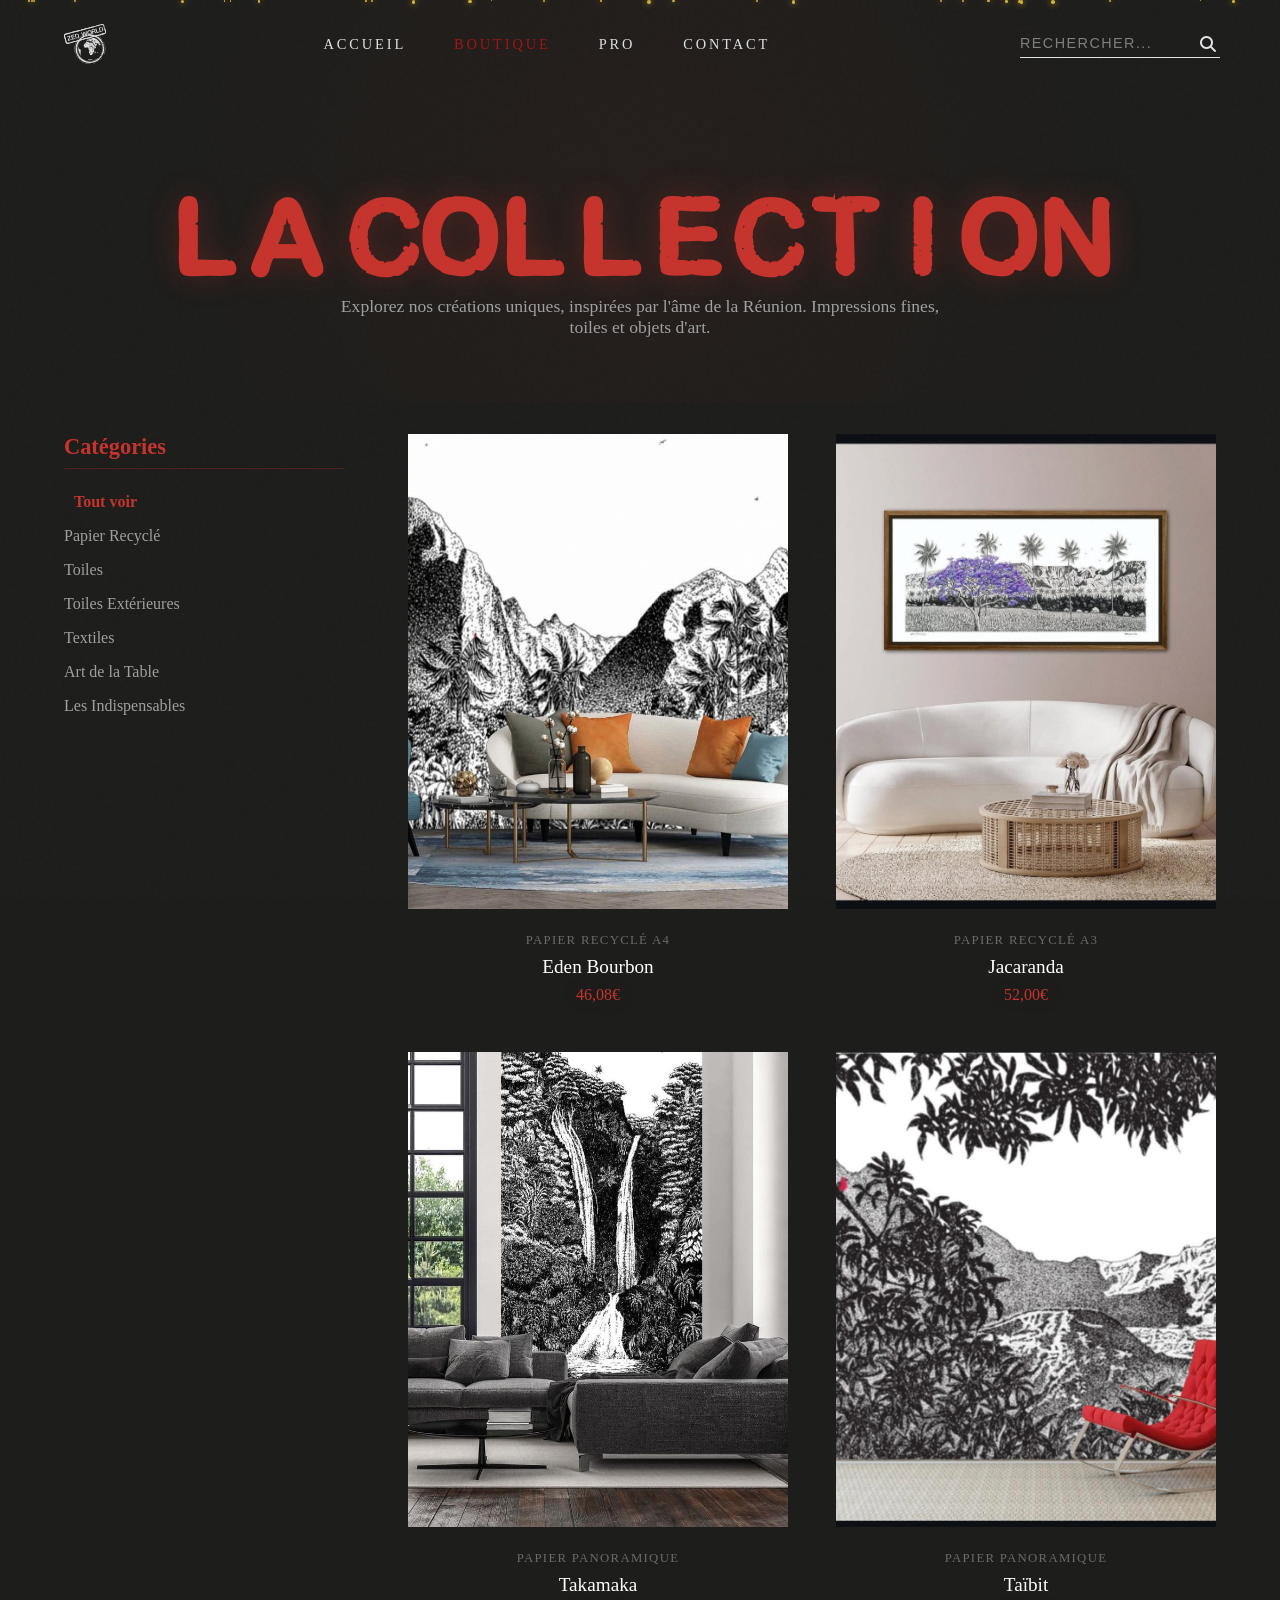
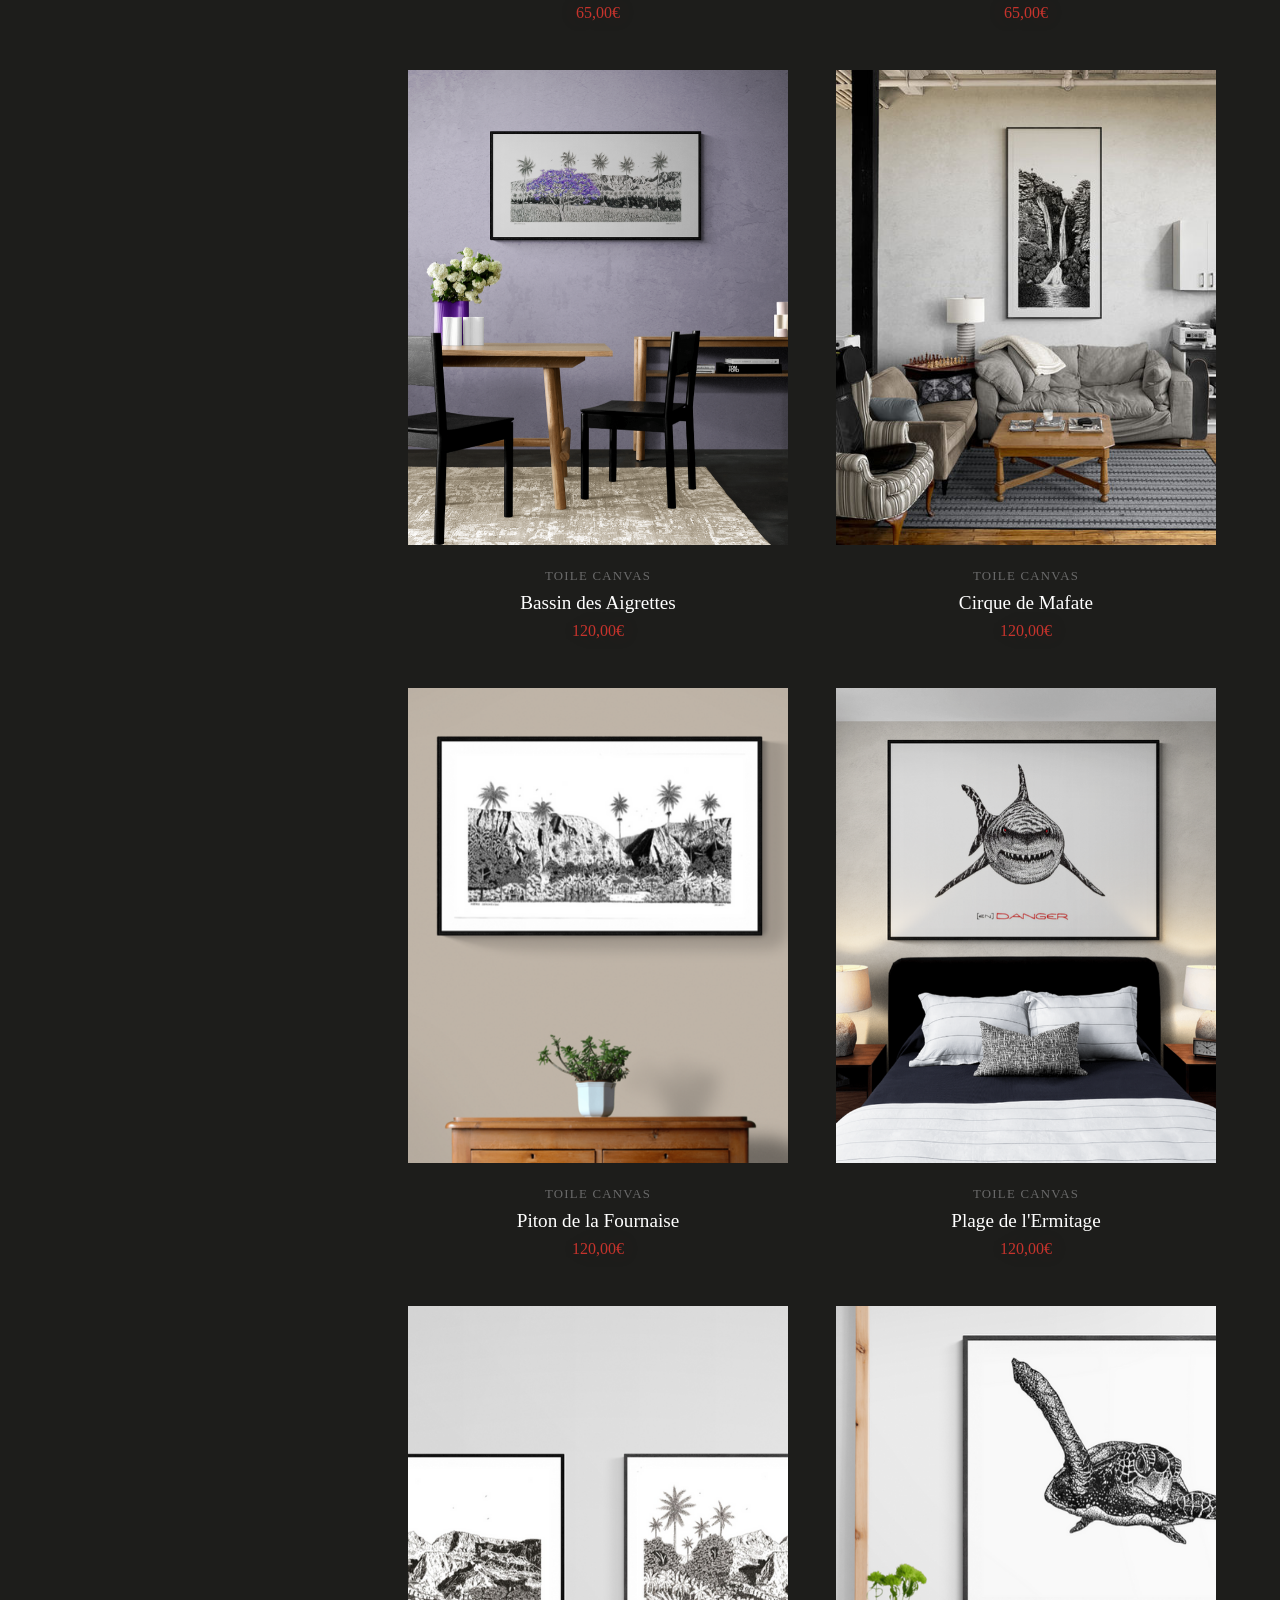
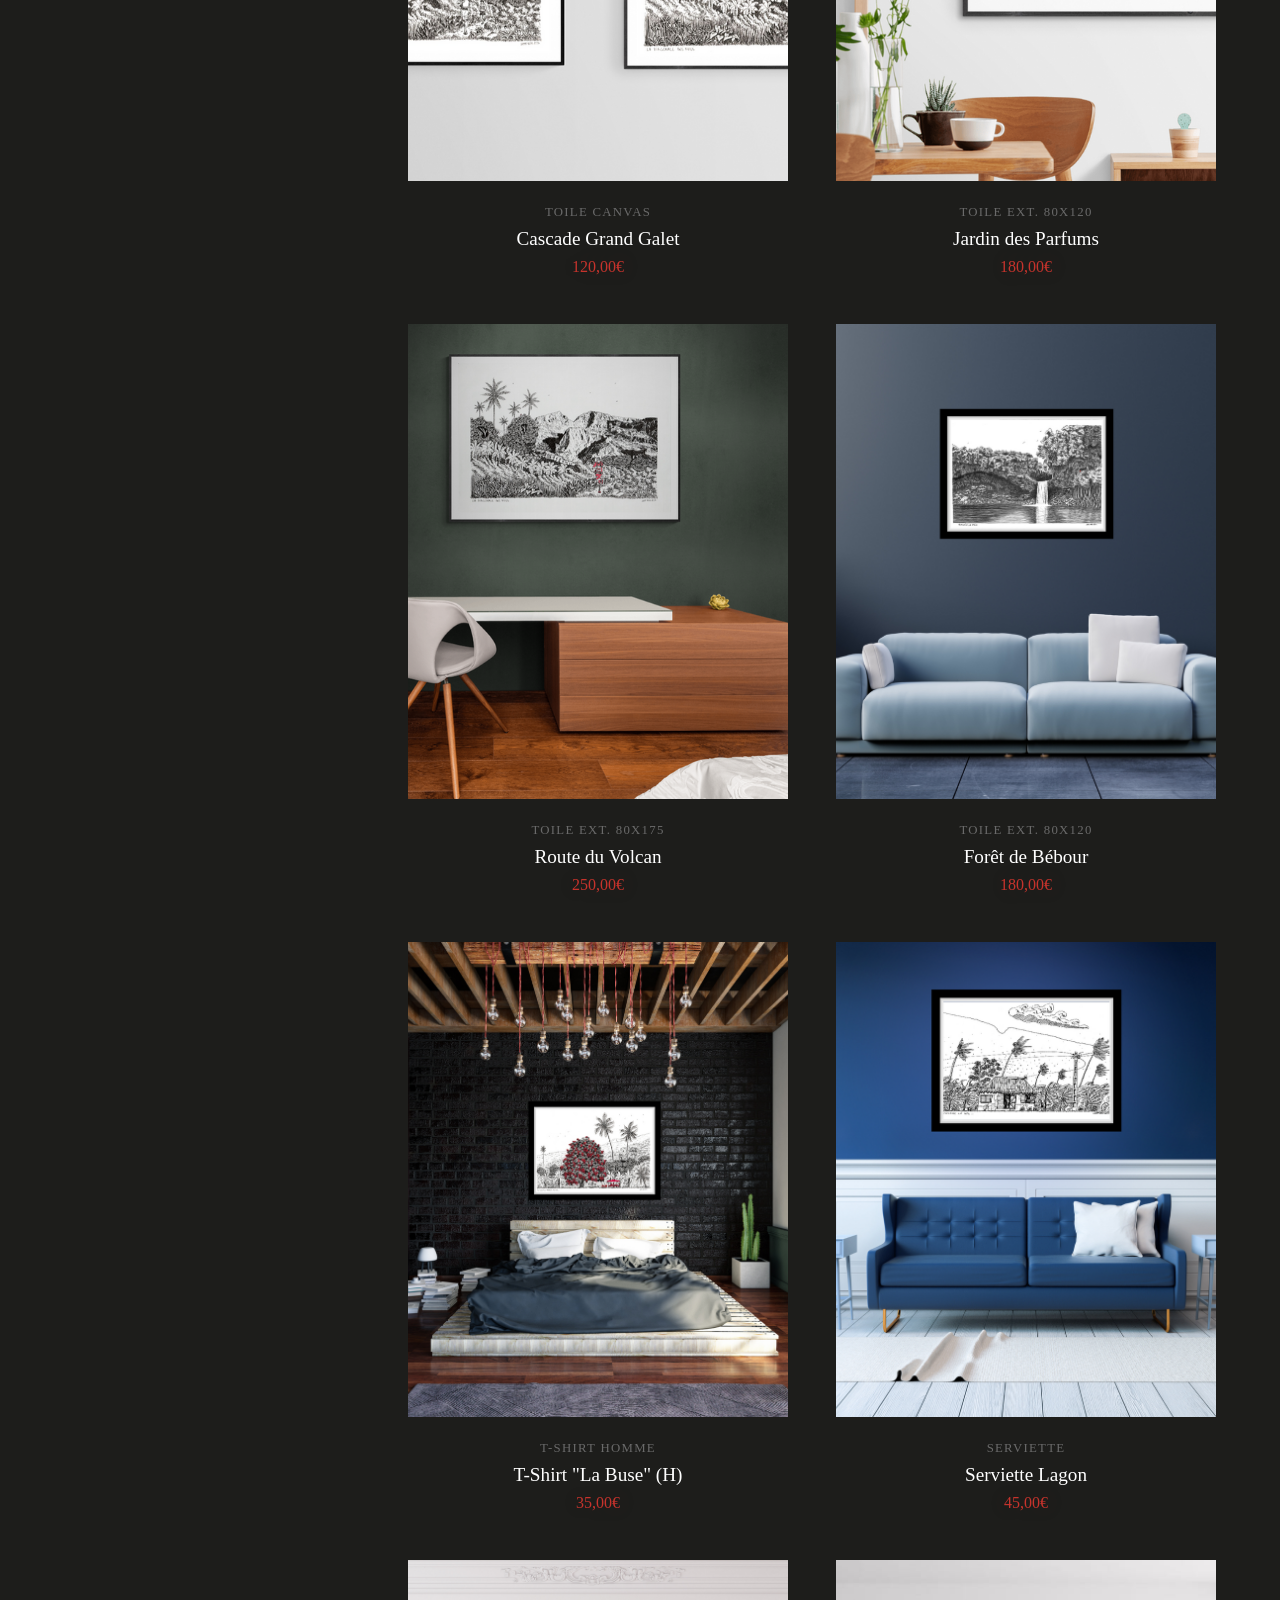
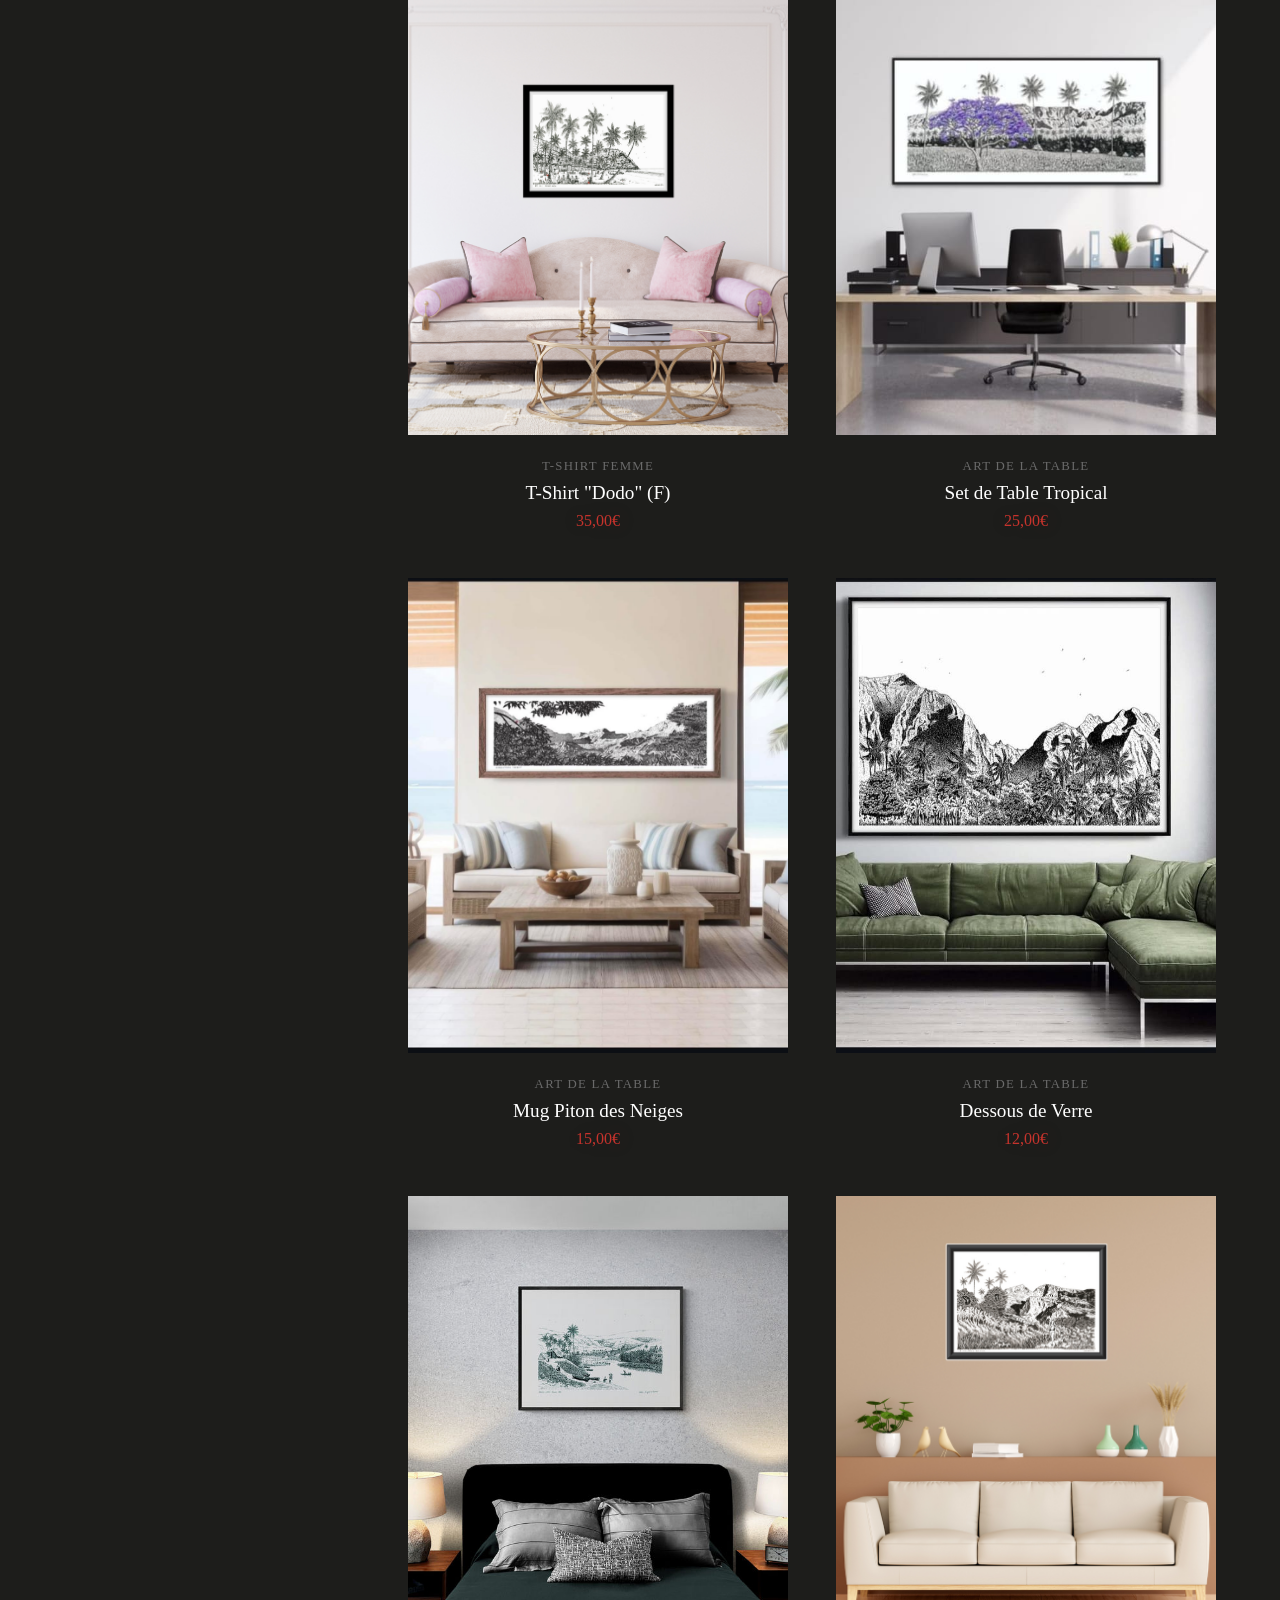
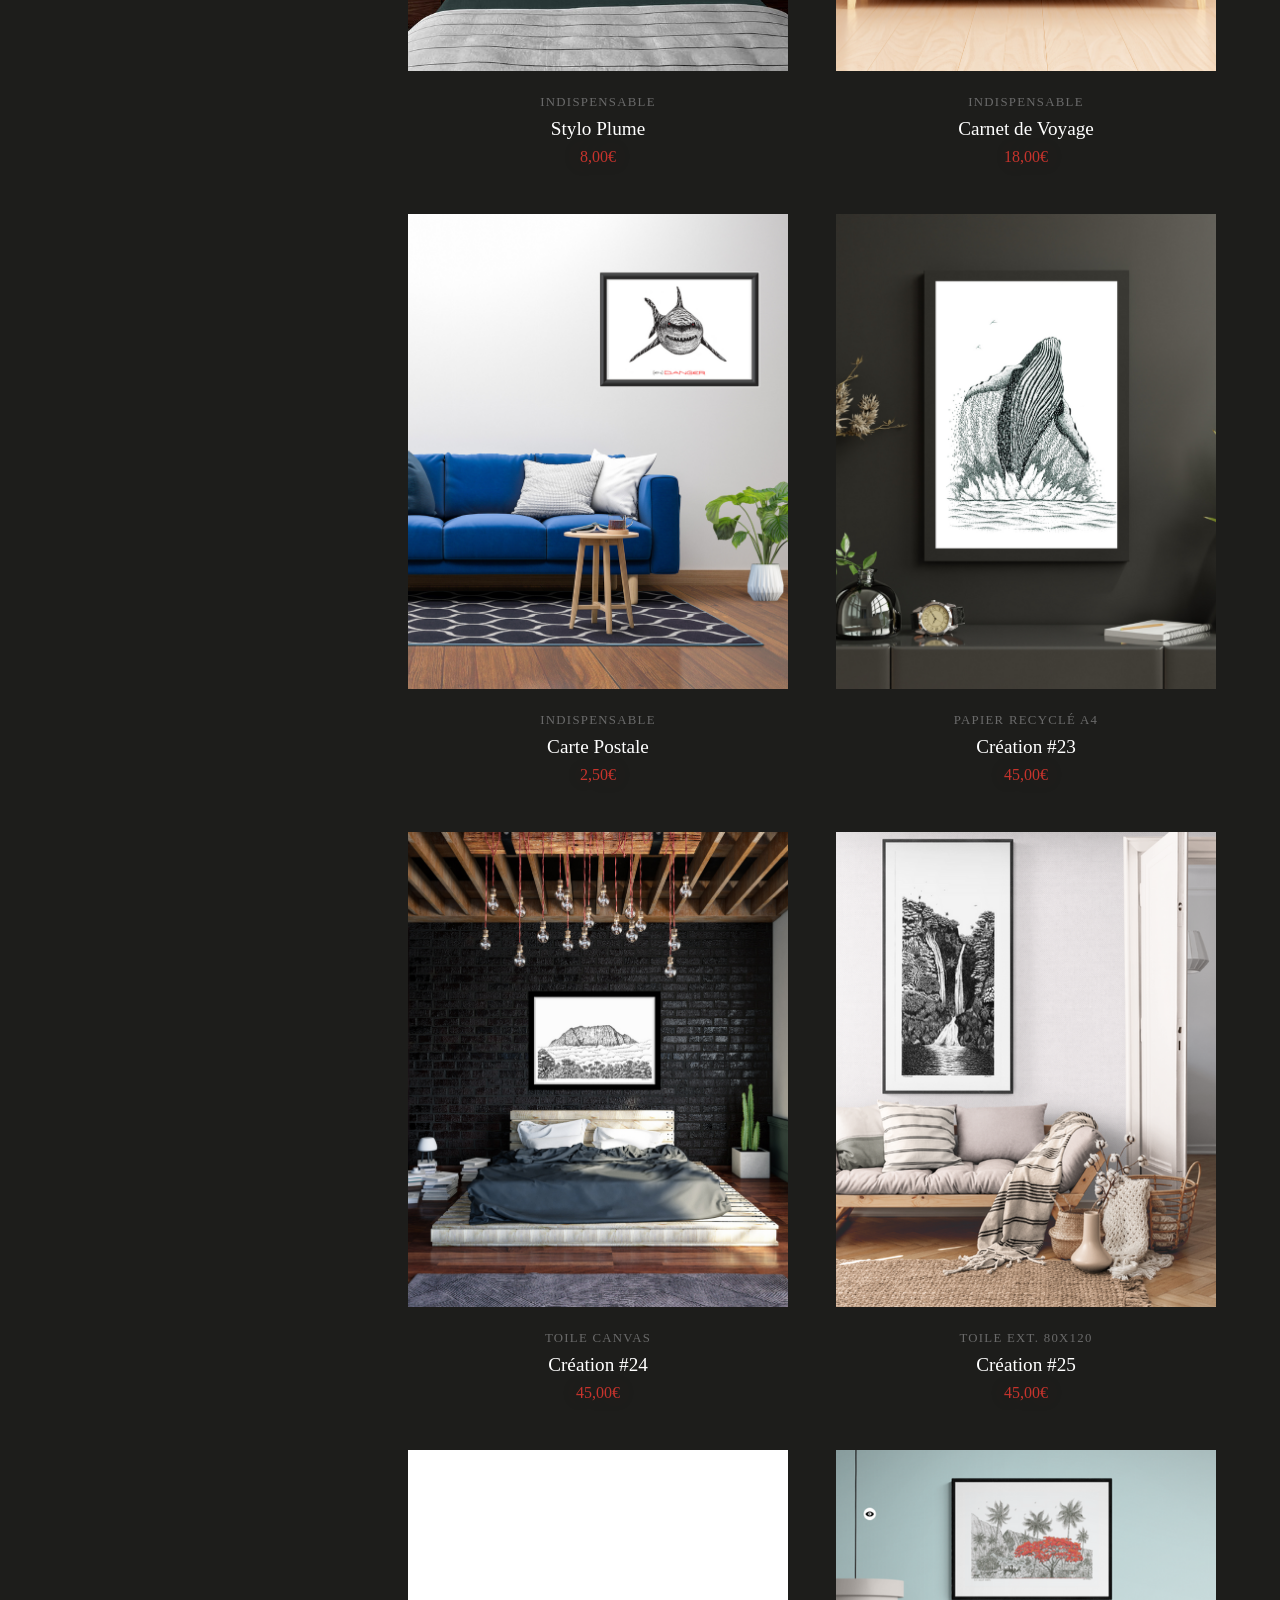
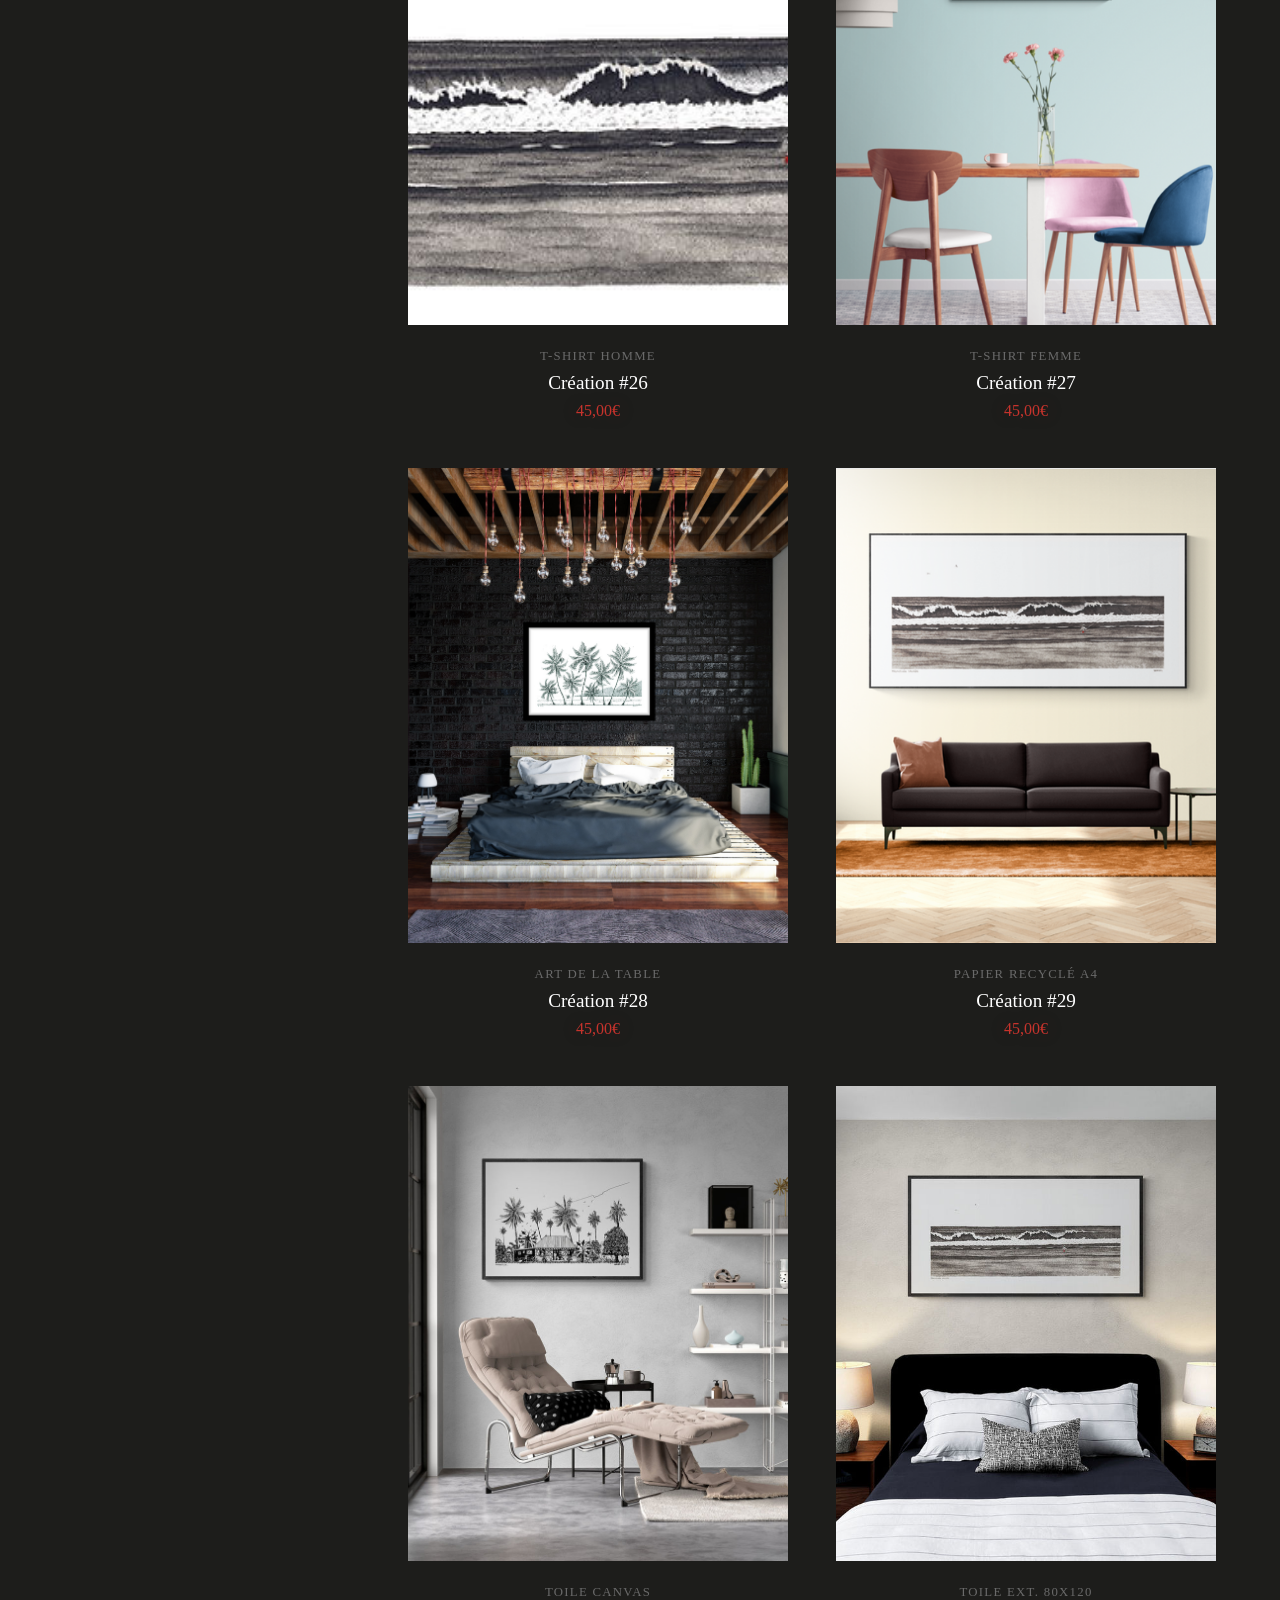
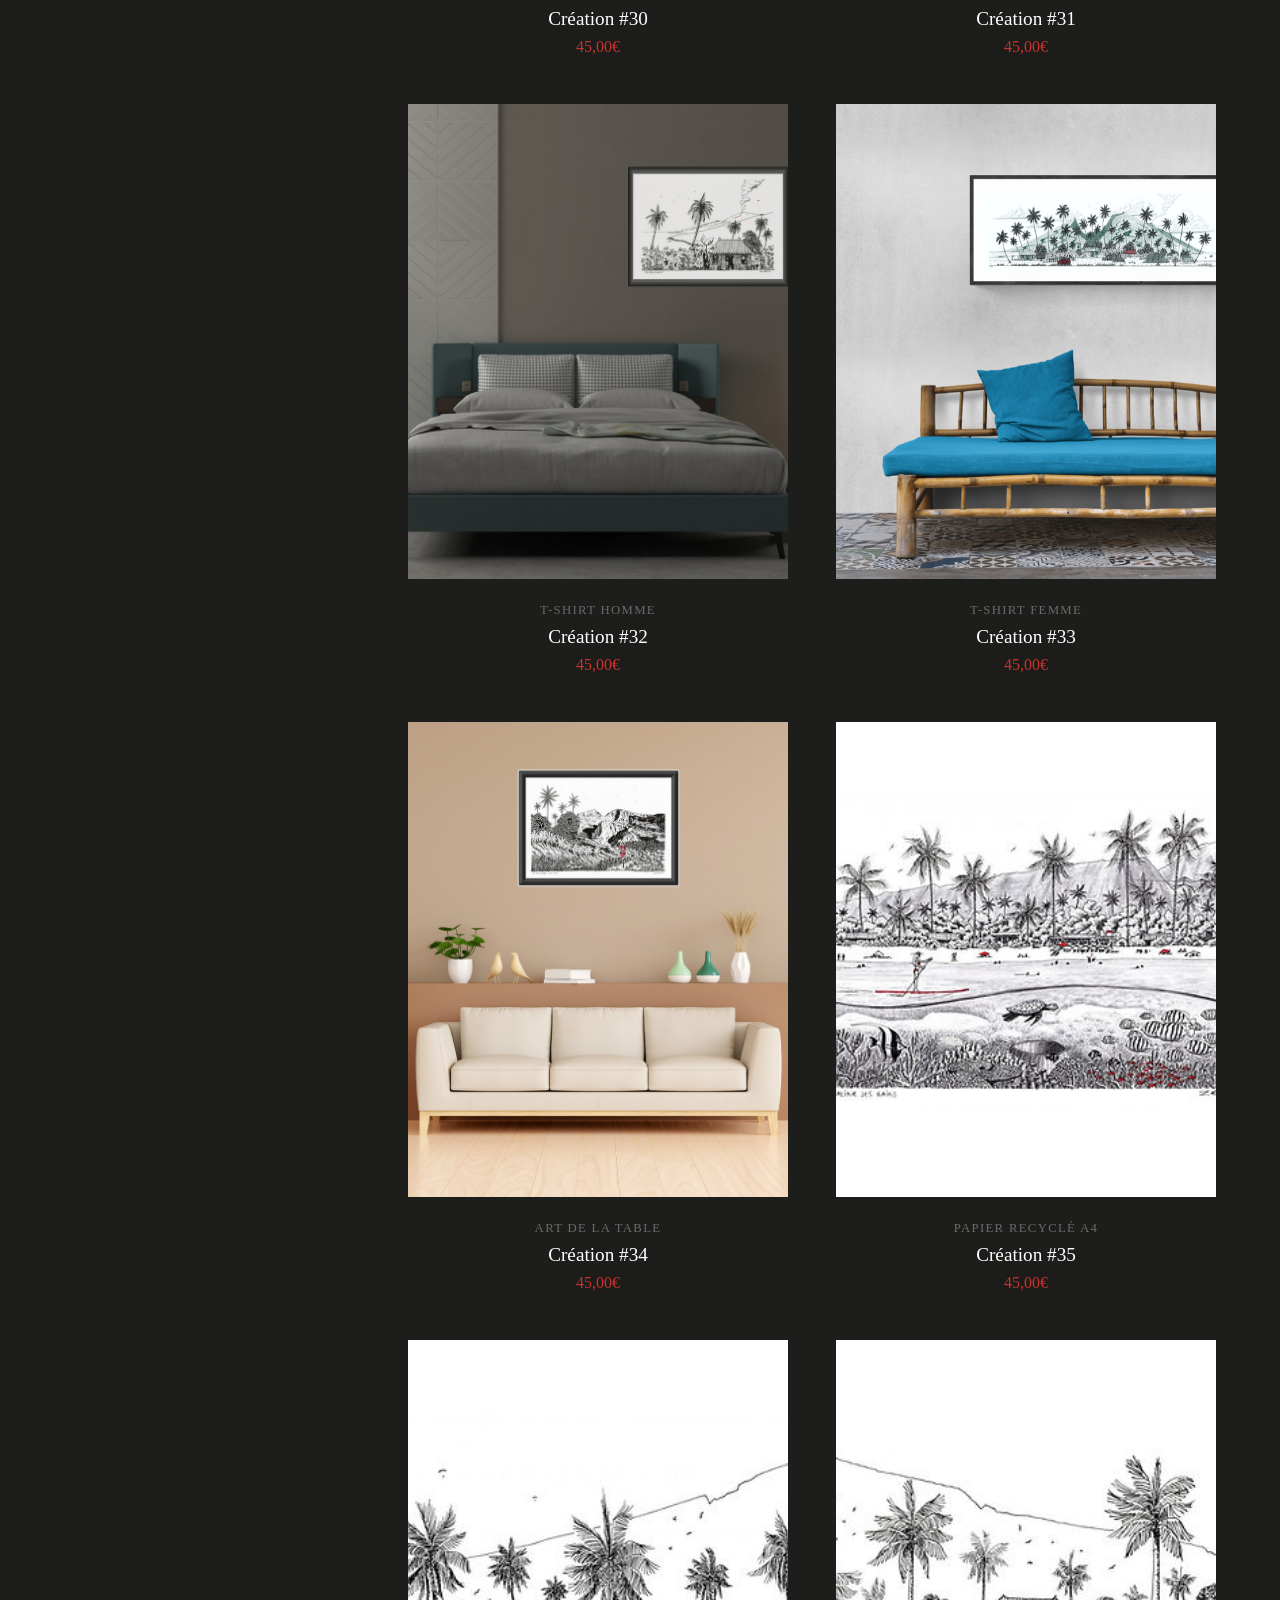
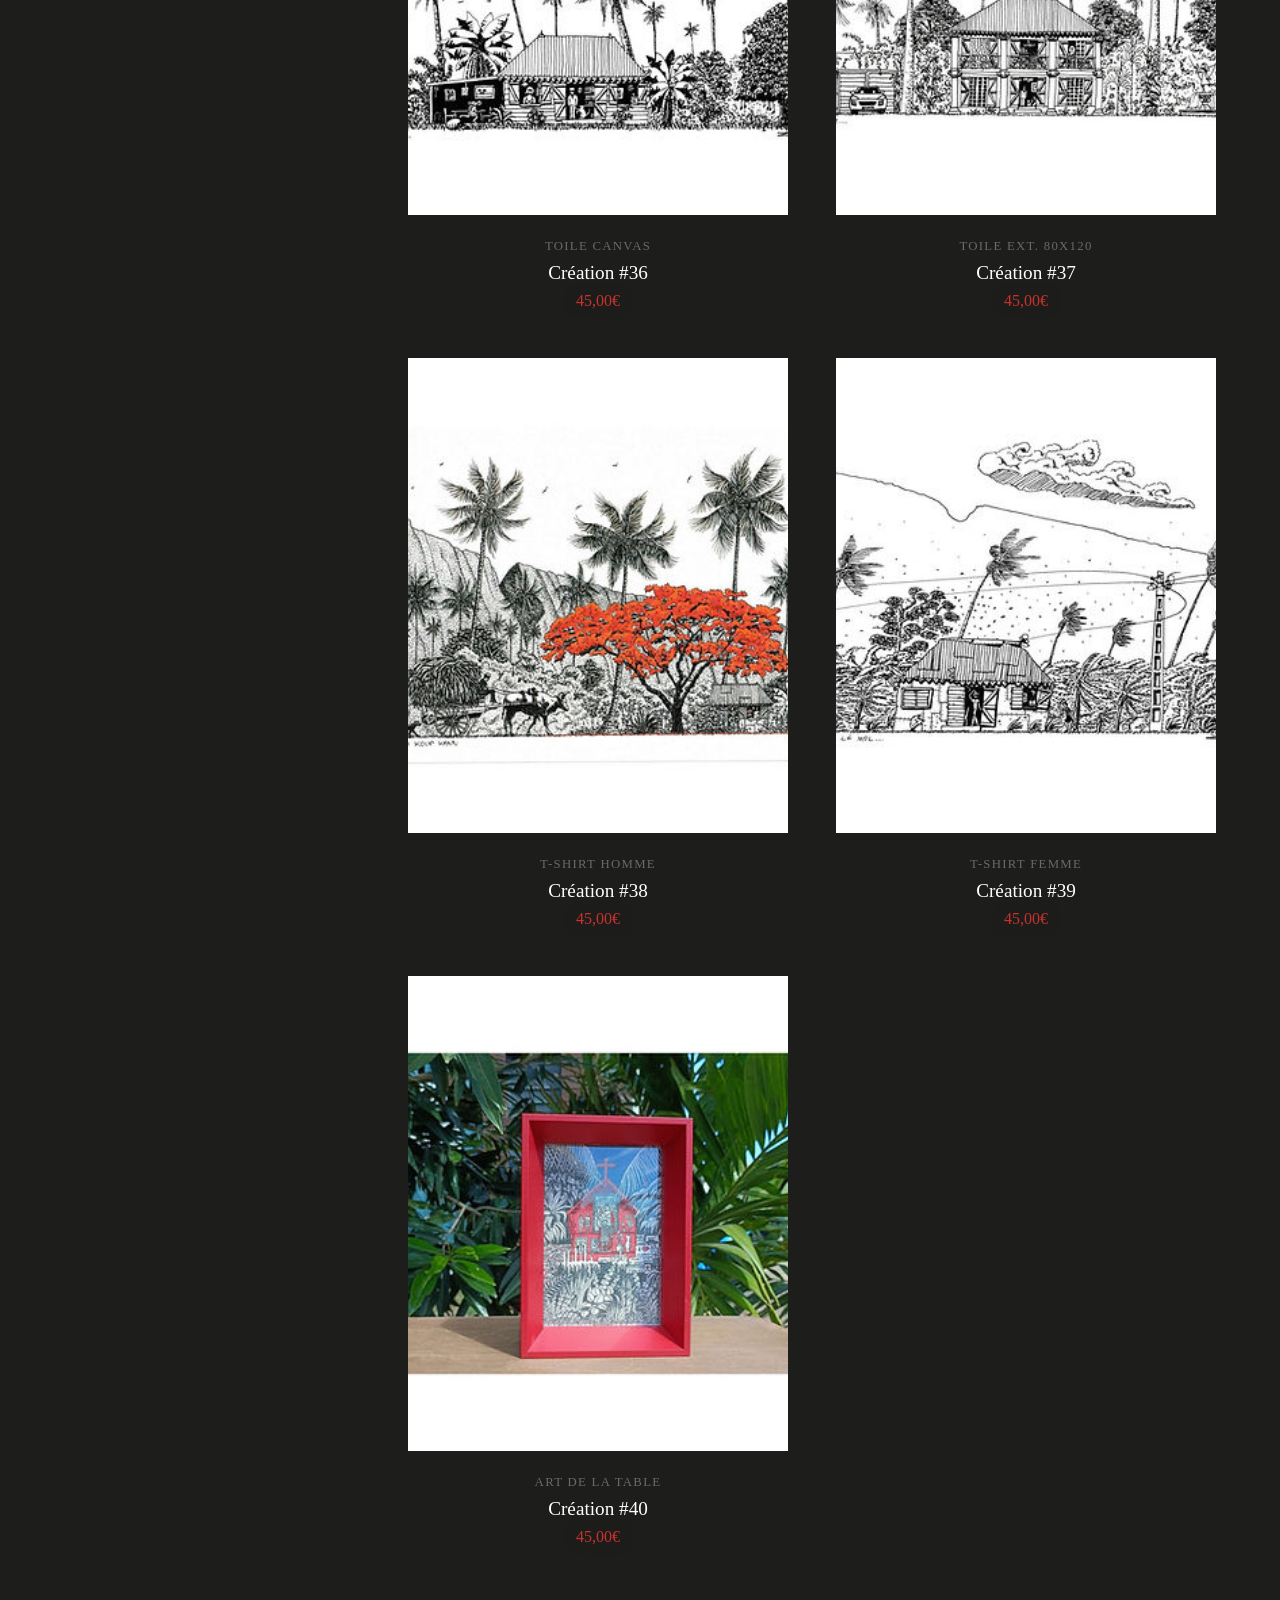
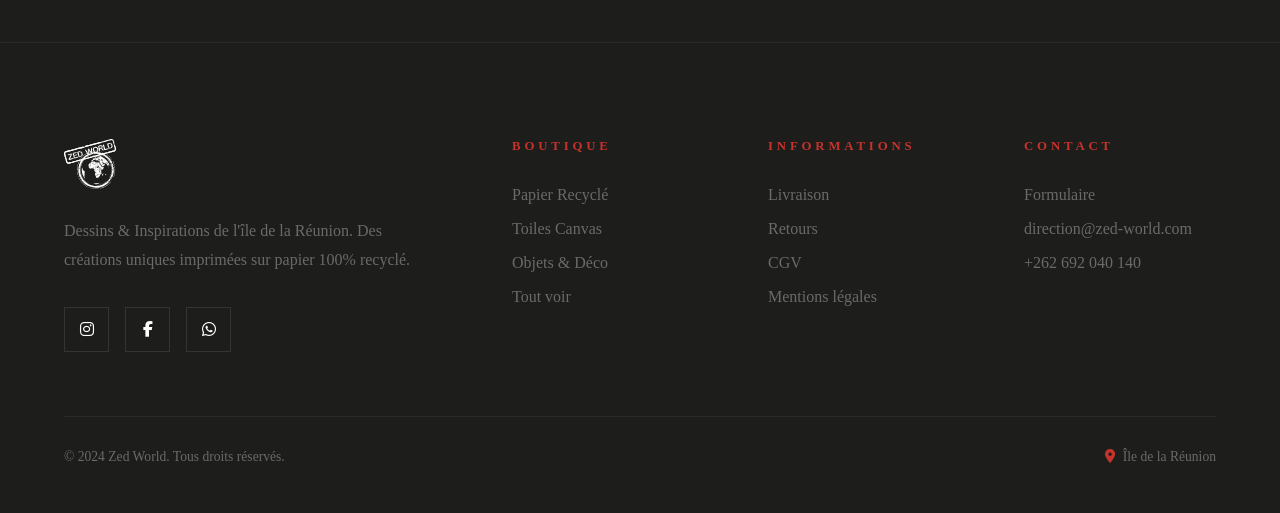
==== commit 542cad2b: "update V1" ====
--- a/boutique.html
+++ b/boutique.html
@@ -10,10 +10,8 @@
         /* ===== STYLES IMPORTÉS DE INDEX.HTML ===== */
         /* POLICES */
         @font-face {
-            font-family: 'Old Press';
-            src: url('fonts/OldPress-Normal.woff2') format('woff2'),
-                url('fonts/OldPress-Normal.woff') format('woff'),
-                url('fonts/OldPress-Normal.ttf') format('truetype');
+            font-family: 'TOP_SECRET';
+            src: url('fonts/top_secret_no_bar.woff') format('woff');
             font-weight: normal;
             font-style: normal;
             font-display: swap;
@@ -71,12 +69,8 @@
 
         /* UTILS */
         .gold-text {
-            background: linear-gradient(135deg, #d4af37 0%, #f0e68c 25%, #d4af37 50%, #ffd700 75%, #d4af37 100%);
-            background-size: 200% 200%;
-            -webkit-background-clip: text;
-            -webkit-text-fill-color: transparent;
-            background-clip: text;
-            animation: shimmer 3s ease-in-out infinite;
+            color: var(--rouge);
+            text-shadow: 0 0 30px rgba(198, 51, 44, 0.3);
         }
 
         @keyframes shimmer {
@@ -117,9 +111,16 @@
             display: flex;
             justify-content: space-between;
             align-items: center;
+            mix-blend-mode: difference;
+            transition: all 0.4s ease;
+        }
+
+        header.header-scrolled {
+            background: rgba(15, 15, 14, 0.85);
+            backdrop-filter: blur(12px);
+            -webkit-backdrop-filter: blur(12px);
+            padding: 1rem 4rem;
             mix-blend-mode: normal;
-            background: rgba(15, 15, 14, 0.95);
-            backdrop-filter: blur(12px);
             border-bottom: 1px solid rgba(255, 255, 255, 0.05);
         }
 
@@ -171,6 +172,53 @@
             width: 100%;
         }
 
+        /* Search Bar */
+        .search-container {
+            display: flex;
+            align-items: center;
+            margin-left: 2rem;
+            position: relative;
+        }
+
+        .search-input {
+            background: transparent;
+            border: none;
+            border-bottom: 1px solid var(--blanc);
+            color: var(--blanc);
+            font-family: 'Javanese Text', serif;
+            font-size: 0.9rem;
+            padding: 0.3rem 0;
+            width: 200px;
+            outline: none;
+            transition: all 0.3s ease;
+        }
+
+        .search-input::placeholder {
+            color: rgba(255, 255, 255, 0.5);
+            font-family: 'A Bit Sketchy', sans-serif;
+            text-transform: uppercase;
+            letter-spacing: 0.1em;
+        }
+
+        .search-input:focus {
+            border-bottom-color: var(--rouge);
+            width: 250px;
+        }
+
+        .search-icon {
+            margin-left: -20px;
+            color: var(--blanc);
+            pointer-events: none;
+        }
+
+        header.header-scrolled .search-input {
+            border-bottom-color: rgba(255, 255, 255, 0.3);
+        }
+
+        header.header-scrolled .search-input:focus {
+            border-bottom-color: var(--rouge);
+        }
+
         .menu-btn {
             display: none;
             flex-direction: column;
@@ -184,50 +232,73 @@
             background: var(--blanc);
         }
 
-        /* FOOTER */
+        /* ===== FOOTER ===== */
         footer {
+            padding: 6rem 4rem 3rem;
             background: var(--noir-profond);
             border-top: 1px solid rgba(255, 255, 255, 0.05);
-            color: var(--blanc);
-            padding: 4rem 4rem 2rem;
-            position: relative;
-            z-index: 10;
         }
 
         .footer-content {
+            max-width: 1400px;
+            margin: 0 auto;
             display: grid;
             grid-template-columns: 2fr 1fr 1fr 1fr;
             gap: 4rem;
-            margin-bottom: 4rem;
+        }
+
+        .footer-brand {
+            padding-right: 2rem;
+        }
+
+        .footer-logo {
+            display: inline-block;
+            margin-bottom: 1.5rem;
+            text-decoration: none;
+        }
+
+        .footer-logo img {
+            height: 50px;
+            width: auto;
+            filter: brightness(0) invert(1);
         }
 
         .footer-brand p {
-            color: var(--gris-clair);
-            margin: 1.5rem 0;
-            line-height: 1.6;
-            max-width: 300px;
+            font-size: 1rem;
+            font-weight: 300;
+            color: var(--gris);
+            line-height: 1.8;
         }
 
         .footer-social {
             display: flex;
-            gap: 1.5rem;
+            gap: 1rem;
+            margin-top: 2rem;
         }
 
         .footer-social a {
+            width: 45px;
+            height: 45px;
+            border: 1px solid rgba(255, 255, 255, 0.1);
+            display: flex;
+            align-items: center;
+            justify-content: center;
             color: var(--blanc);
-            font-size: 1.2rem;
-            transition: color 0.3s ease;
+            text-decoration: none;
+            transition: all 0.3s ease;
         }
 
         .footer-social a:hover {
+            background: var(--rouge);
+            border-color: var(--rouge);
+        }
+
+        .footer-column h4 {
+            font-size: 0.8rem;
+            letter-spacing: 0.3em;
+            text-transform: uppercase;
+            margin-bottom: 2rem;
             color: var(--rouge);
-        }
-
-        .footer-column h4 {
-            font-family: 'Old Press', 'A Bit Sketchy', serif;
-            font-size: 1.2rem;
-            margin-bottom: 2rem;
-            color: var(--blanc);
         }
 
         .footer-column ul {
@@ -238,35 +309,54 @@
             margin-bottom: 1rem;
         }
 
-        .footer-column ul li a {
-            color: var(--gris-clair);
+        .footer-column ul a {
+            color: var(--gris);
             text-decoration: none;
+            font-size: 1rem;
+            font-weight: 300;
             transition: color 0.3s ease;
         }
 
-        .footer-column ul li a:hover {
-            color: #d4af37;
+        .footer-column ul a:hover {
+            color: var(--rouge);
         }
 
         .footer-bottom {
+            max-width: 1400px;
+            margin: 4rem auto 0;
+            padding-top: 2rem;
+            border-top: 1px solid rgba(255, 255, 255, 0.05);
             display: flex;
             justify-content: space-between;
             align-items: center;
-            padding-top: 2rem;
-            border-top: 1px solid rgba(255, 255, 255, 0.05);
-            font-size: 0.9rem;
+        }
+
+        .footer-bottom p {
+            font-size: 0.85rem;
             color: var(--gris);
+        }
+
+        .footer-location {
+            display: flex;
+            align-items: center;
+            gap: 0.5rem;
+            font-size: 0.85rem;
+            color: var(--gris);
+        }
+
+        .footer-location i {
+            color: var(--rouge);
         }
 
         /* ===== BOUTIQUE SPECIFIC STYLES ===== */
         .shop-hero {
             padding: 12rem 4rem 4rem;
             text-align: center;
-            background: radial-gradient(circle at 50% 50%, rgba(212, 175, 55, 0.05) 0%, transparent 70%);
+            background: radial-gradient(circle at 50% 50%, rgba(198, 51, 44, 0.05) 0%, transparent 70%);
         }
 
         .shop-title {
-            font-family: 'Old Press', 'A Bit Sketchy', serif;
+            font-family: 'TOP_SECRET', 'A Bit Sketchy', serif;
             font-size: clamp(3rem, 6vw, 5rem);
             margin-bottom: 1rem;
         }
@@ -299,7 +389,7 @@
         }
 
         .filter-title {
-            font-family: 'Old Press', serif;
+            font-family: 'A Bit Sketchy', serif;
             font-size: 1.4rem;
             margin-bottom: 1.5rem;
             color: var(--rouge);
@@ -330,7 +420,7 @@
         }
 
         .filter-item.selected {
-            color: #d4af37;
+            color: var(--rouge);
             font-weight: 600;
         }
 
@@ -373,7 +463,7 @@
         }
 
         .sub-filter-item.selected {
-            color: #d4af37;
+            color: var(--rouge);
         }
 
         /* PRODUCT GRID */
@@ -532,6 +622,48 @@
             }
         }
 
+        /* ===== PAILLETTES FLOTTANTES ===== */
+        .sparkles-container {
+            position: fixed;
+            top: 0;
+            left: 0;
+            width: 100%;
+            height: 100%;
+            pointer-events: none;
+            z-index: 1;
+            overflow: hidden;
+        }
+
+        .sparkle {
+            position: absolute;
+            width: 2px;
+            height: 2px;
+            background: #d4af37;
+            border-radius: 50%;
+            animation: float-sparkle linear infinite;
+            box-shadow: 0 0 6px #d4af37;
+        }
+
+        @keyframes float-sparkle {
+            0% {
+                opacity: 0;
+                transform: translateY(100vh) rotate(0deg);
+            }
+
+            10% {
+                opacity: 1;
+            }
+
+            90% {
+                opacity: 1;
+            }
+
+            100% {
+                opacity: 0;
+                transform: translateY(-10vh) rotate(720deg);
+            }
+        }
+
         /* ===== ANIMATIONS ===== */
         @keyframes fadeUp {
             from {
@@ -566,6 +698,9 @@
 <body>
     <!-- Noise Overlay -->
     <div class="noise"></div>
+
+    <!-- Paillettes flottantes -->
+    <div class="sparkles-container" id="sparkles"></div>
 
     <!-- Header -->
     <header>
@@ -578,6 +713,11 @@
             <li><a href="pro.html">Pro</a></li>
             <li><a href="contact.html">Contact</a></li>
         </ul>
+        <!-- Barre de recherche -->
+        <div class="search-container">
+            <input type="text" class="search-input" placeholder="Rechercher...">
+            <i class="fas fa-search search-icon"></i>
+        </div>
         <div class="menu-btn" id="menuBtn">
             <span></span>
             <span></span>
@@ -586,7 +726,7 @@
 
     <!-- Shop Hero -->
     <section class="shop-hero">
-        <h1 class="shop-title hero-animate"><span class="gold-text">La Collection</span></h1>
+        <h1 class="shop-title hero-animate"><span class="gold-text">LA COLLECTION</span></h1>
         <p class="shop-subtitle hero-animate" style="animation-delay: 0.2s;">Explorez nos créations uniques, inspirées
             par l'âme de la Réunion. Impressions fines,
             toiles et objets d'art.</p>
@@ -601,7 +741,7 @@
                 <ul class="filter-list">
                     <li class="filter-item selected" onclick="filterBy('all', this)">Tout voir</li>
 
-                    <li class="filter-item" onclick="toggleSub(this)">
+                    <li class="filter-item" onclick="filterBy('recycle', this); toggleSub(this)">
                         Papier Recyclé
                     </li>
                     <ul class="sub-filters">
@@ -612,7 +752,7 @@
 
                     <li class="filter-item" onclick="filterBy('toiles', this)">Toiles</li>
 
-                    <li class="filter-item" onclick="toggleSub(this)">
+                    <li class="filter-item" onclick="filterBy('ext', this); toggleSub(this)">
                         Toiles Extérieures
                     </li>
                     <ul class="sub-filters">
@@ -620,7 +760,7 @@
                         <li class="sub-filter-item" onclick="filterBy('ext-80x175', this)">80 x 175</li>
                     </ul>
 
-                    <li class="filter-item" onclick="toggleSub(this)">
+                    <li class="filter-item" onclick="filterBy('textile', this); toggleSub(this)">
                         Textiles
                     </li>
                     <ul class="sub-filters">
@@ -647,10 +787,12 @@
         <div class="footer-content">
             <div class="footer-brand">
                 <a href="index.html" class="footer-logo">
-                    <img src="assets/LOGO A4.svg" alt="ZED WORLD" style="height: 40px; margin-bottom: 1rem;">
+                    <img src="assets/LOGO A4.svg" alt="ZED WORLD">
                 </a>
-                <p>Dessins & Inspirations de l'île de la Réunion. Des créations uniques imprimées sur papier 100%
-                    recyclé.</p>
+                <p>
+                    Dessins & Inspirations de l'île de la Réunion.
+                    Des créations uniques imprimées sur papier 100% recyclé.
+                </p>
                 <div class="footer-social">
                     <a href="#"><i class="fab fa-instagram"></i></a>
                     <a href="#"><i class="fab fa-facebook-f"></i></a>
@@ -660,9 +802,10 @@
             <div class="footer-column">
                 <h4>Boutique</h4>
                 <ul>
-                    <li><a href="#" onclick="filterBy('recycle-a4', null); window.scrollTo(0,0)">Papier Recyclé</a></li>
-                    <li><a href="#" onclick="filterBy('toiles', null); window.scrollTo(0,0)">Toiles Canvas</a></li>
-                    <li><a href="#" onclick="filterBy('art-table', null); window.scrollTo(0,0)">Objets & Déco</a></li>
+                    <li><a href="papier-recycle.html">Papier Recyclé</a></li>
+                    <li><a href="toiles.html">Toiles Canvas</a></li>
+                    <li><a href="art-table.html">Objets & Déco</a></li>
+                    <li><a href="catalogue.html">Tout voir</a></li>
                 </ul>
             </div>
             <div class="footer-column">
@@ -685,7 +828,9 @@
         </div>
         <div class="footer-bottom">
             <p>© 2024 Zed World. Tous droits réservés.</p>
-            <span class="footer-location"><i class="fas fa-map-marker-alt"></i> Île de la Réunion</span>
+            <span class="footer-location">
+                <i class="fas fa-map-marker-alt"></i> Île de la Réunion
+            </span>
         </div>
     </footer>
 
@@ -809,6 +954,9 @@
                             parentHeader.classList.add('expanded');
                         }
                     }
+                } else {
+                    // If it's a main filter-item (not a sub-item), close all expanded items
+                    document.querySelectorAll('.filter-item').forEach(el => el.classList.remove('expanded'));
                 }
             }
 
@@ -816,19 +964,23 @@
             if (category === 'all') {
                 renderProducts(products);
             } else {
-                const filtered = products.filter(p => p.category === category);
+                // Support prefix matching (e.g. 'recycle' matches 'recycle-a4', 'recycle-a3', etc.)
+                const filtered = products.filter(p => p.category === category || p.category.startsWith(category + '-'));
                 renderProducts(filtered);
             }
         }
 
         function toggleSub(element) {
+            // If the element is already expanded, we should still highlight it as selected
+            // but the accordion behavior might need to be refined if we call filterBy first.
+
             // Keep current expanded state
             const wasExpanded = element.classList.contains('expanded');
 
             // Close all expanded items (Accordion style)
             document.querySelectorAll('.filter-item').forEach(el => el.classList.remove('expanded'));
 
-            // Toggle clicked
+            // Toggle clicked - only expand if it wasn't already expanded
             if (!wasExpanded) {
                 element.classList.add('expanded');
             }
@@ -866,8 +1018,77 @@
             });
         }
 
+        // ===== PAILLETTES FLOTTANTES =====
+        function createSparkles() {
+            const container = document.getElementById('sparkles');
+            const sparkleCount = 30;
+
+            for (let i = 0; i < sparkleCount; i++) {
+                const sparkle = document.createElement('div');
+                sparkle.className = 'sparkle';
+                sparkle.style.left = Math.random() * 100 + '%';
+                sparkle.style.animationDuration = (Math.random() * 10 + 10) + 's';
+                sparkle.style.animationDelay = Math.random() * 10 + 's';
+                sparkle.style.width = (Math.random() * 3 + 1) + 'px';
+                sparkle.style.height = sparkle.style.width;
+                container.appendChild(sparkle);
+            }
+        }
+
         // Initialize
-        document.addEventListener('DOMContentLoaded', observeElements);
+        document.addEventListener('DOMContentLoaded', () => {
+            observeElements();
+            createSparkles();
+
+            // Handle Category URL Parameter
+            const urlParams = new URLSearchParams(window.location.search);
+            const categoryParam = urlParams.get('category');
+
+            if (categoryParam) {
+                // Find matching filter item
+                // Special case for 'recycle' which might be represented differently in UI
+                let filterToClick = null;
+
+                if (categoryParam === 'recycle') {
+                    // Find the "Papier Recyclé" header
+                    const filterItems = document.querySelectorAll('.filter-item');
+                    filterItems.forEach(item => {
+                        if (item.textContent.trim().includes('Papier Recyclé')) {
+                            filterToClick = item;
+                        }
+                    });
+                } else {
+                    // Try to find by onclick attribute
+                    const allFilters = document.querySelectorAll('.filter-item, .sub-filter-item');
+                    allFilters.forEach(item => {
+                        const onclick = item.getAttribute('onclick');
+                        if (onclick && onclick.includes(`'${categoryParam}'`)) {
+                            filterToClick = item;
+                        }
+                    });
+                }
+
+                if (filterToClick) {
+                    if (filterToClick.classList.contains('filter-item') && filterToClick.getAttribute('onclick') && filterToClick.getAttribute('onclick').includes('toggleSub')) {
+                        // It's a header with sub-filters, toggle it then click the first sub-filter or just filter all by prefix
+                        toggleSub(filterToClick);
+                        filterBy(categoryParam, filterToClick);
+                    } else {
+                        filterToClick.click();
+                    }
+                }
+            }
+        });
+
+        // ===== NAVBAR SCROLL EFFECT =====
+        window.addEventListener('scroll', () => {
+            const header = document.querySelector('header');
+            if (window.scrollY > 50) {
+                header.classList.add('header-scrolled');
+            } else {
+                header.classList.remove('header-scrolled');
+            }
+        });
     </script>
 </body>
 
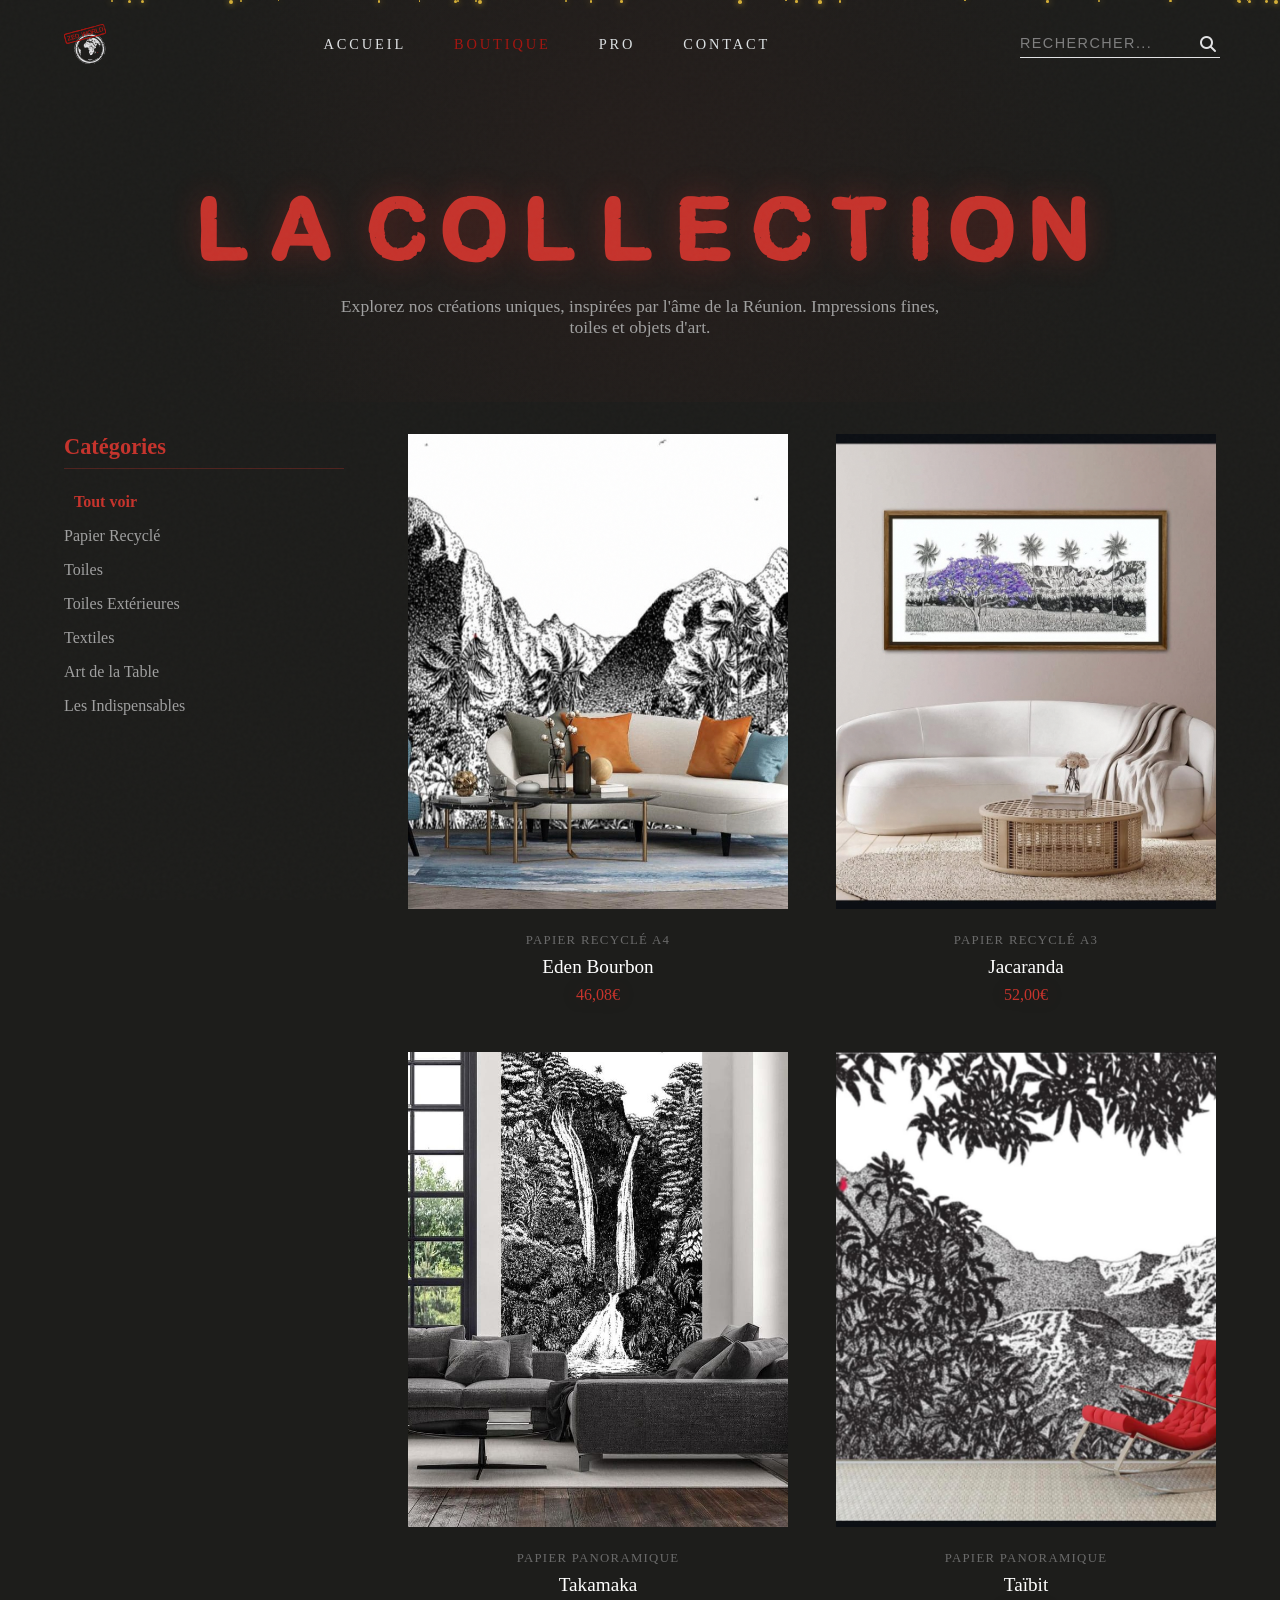
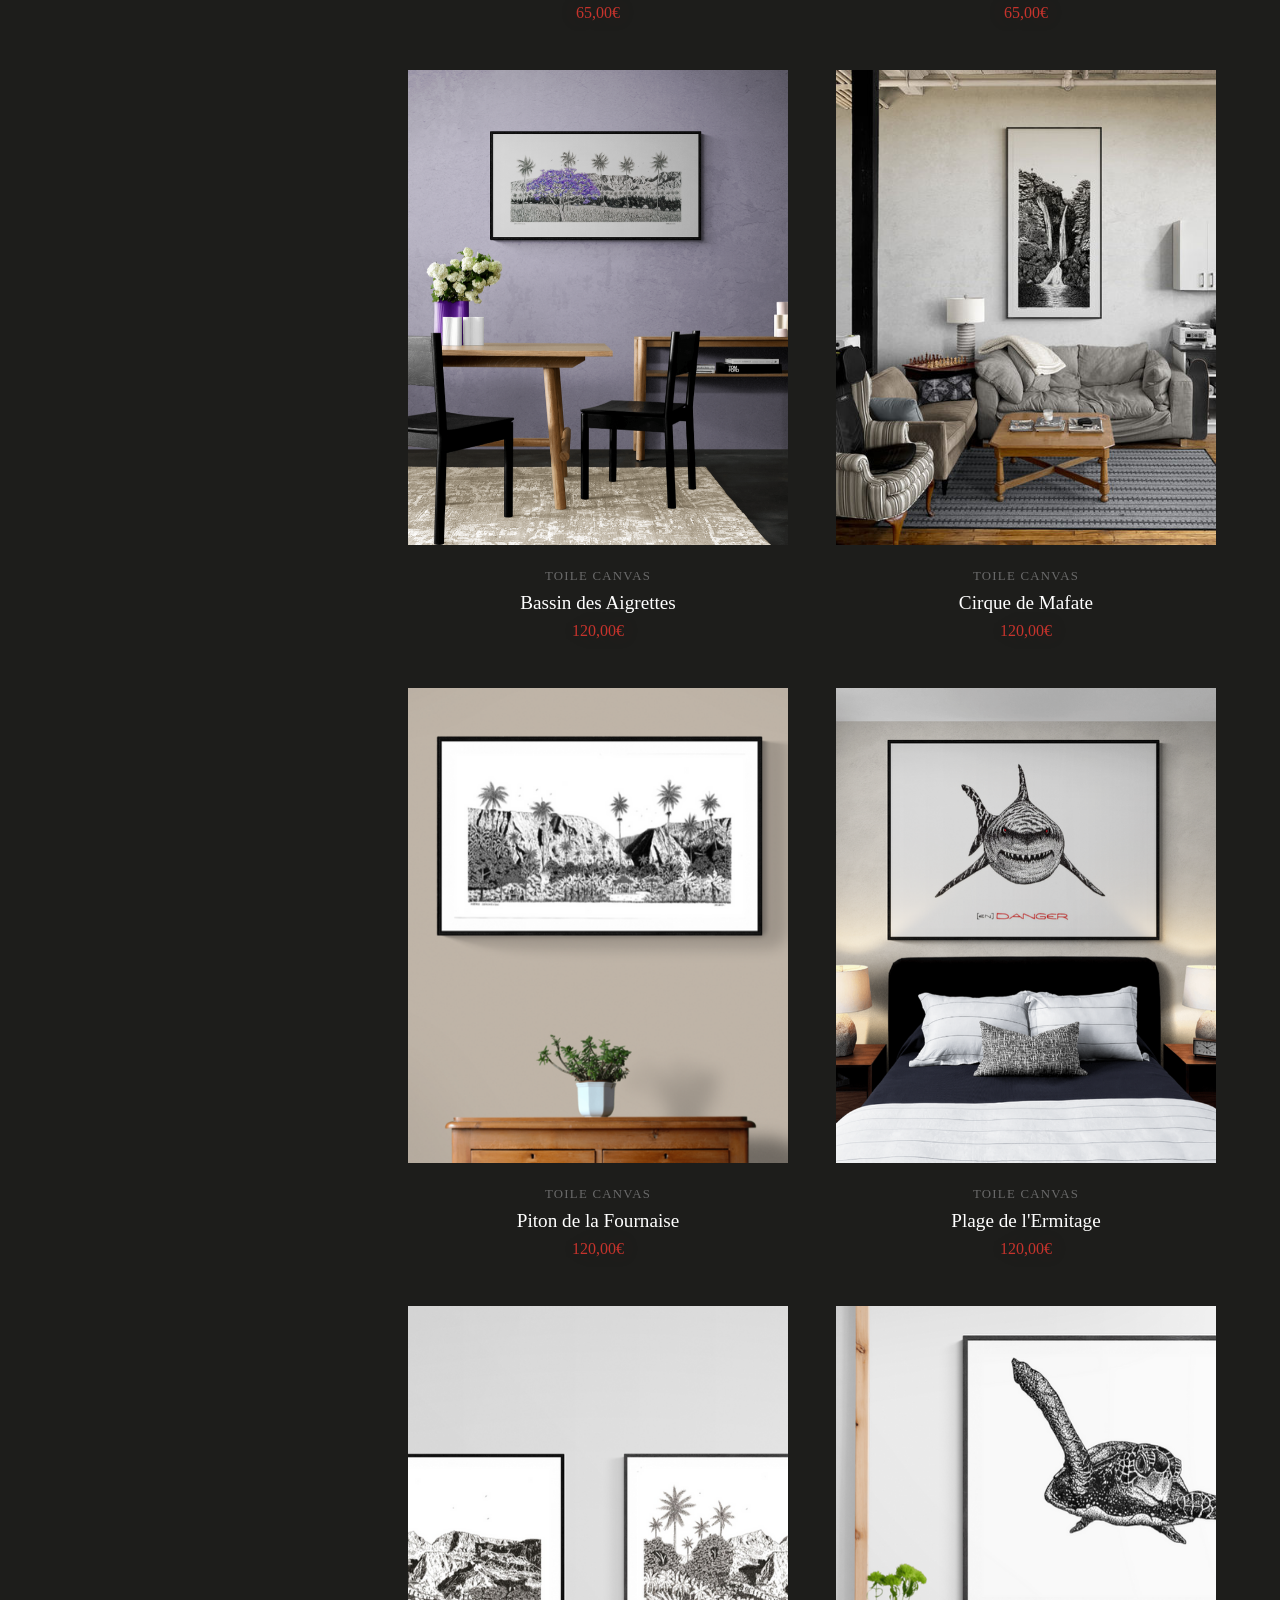
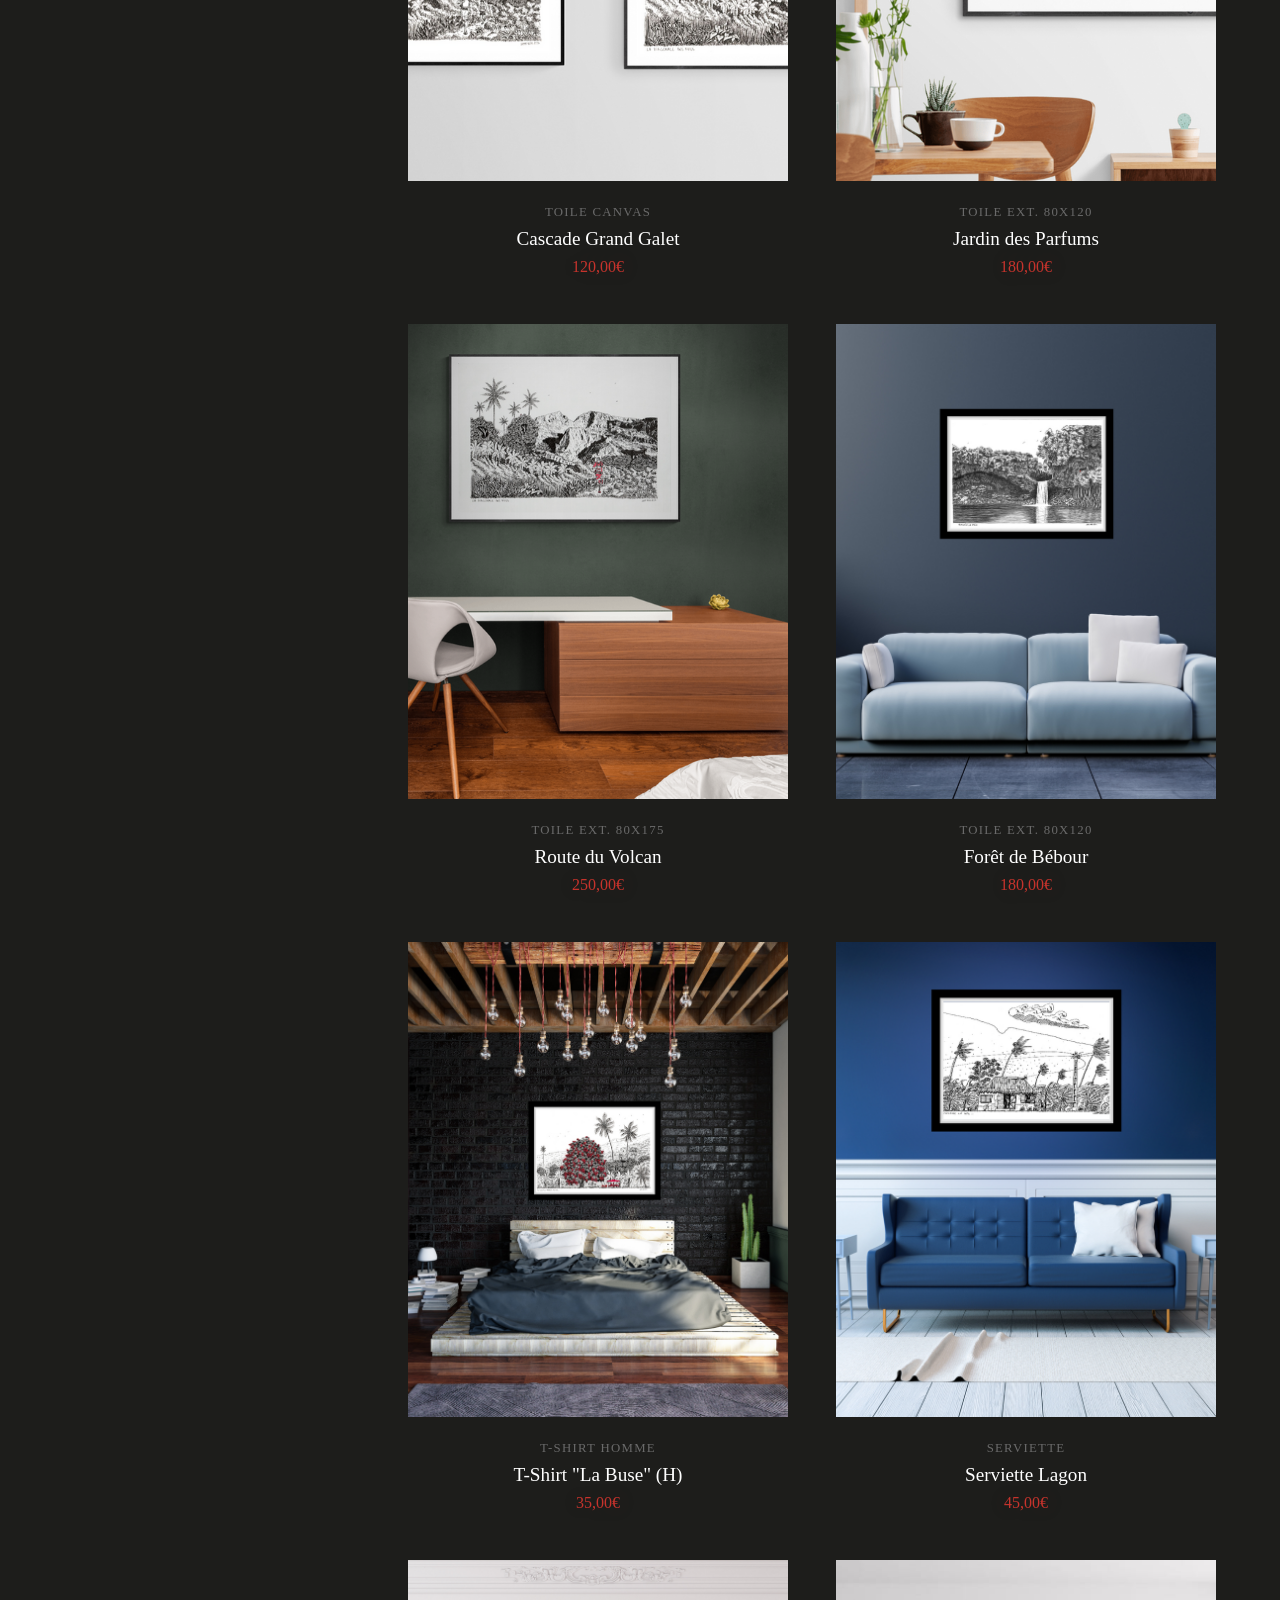
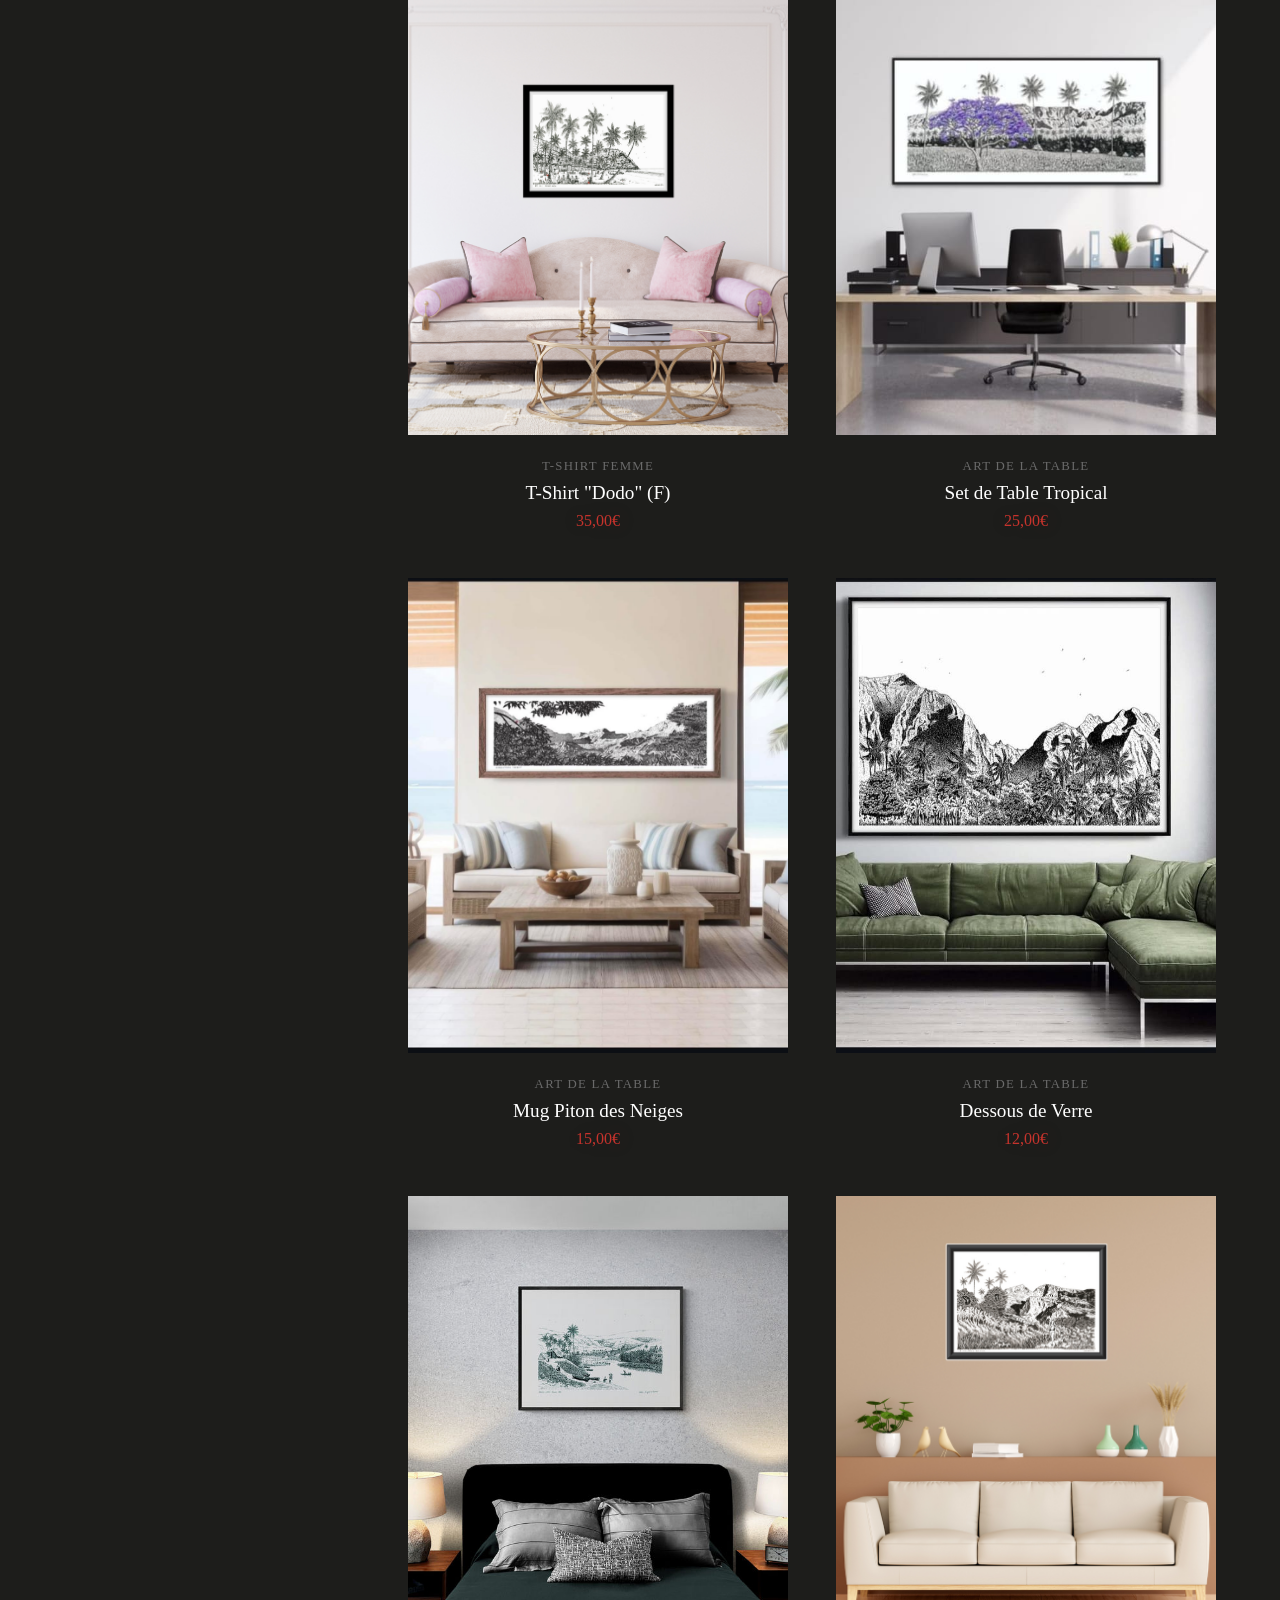
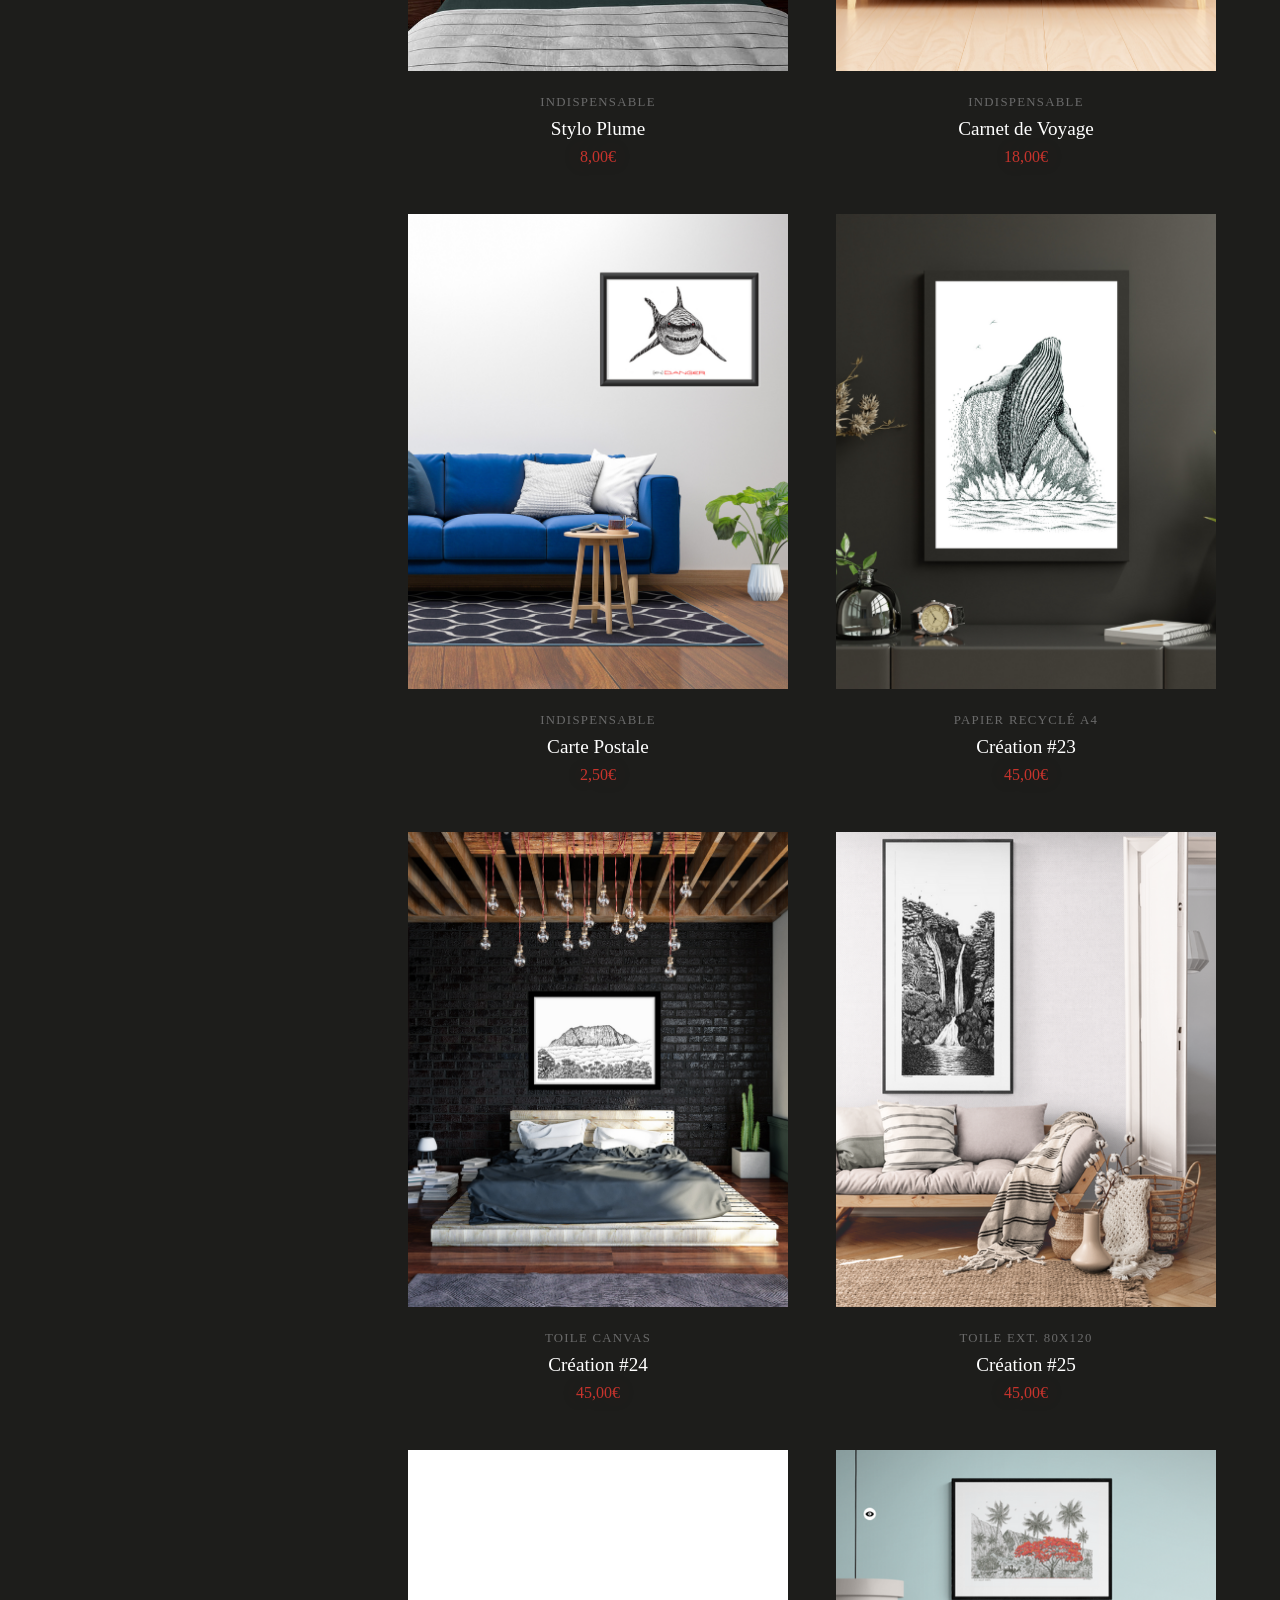
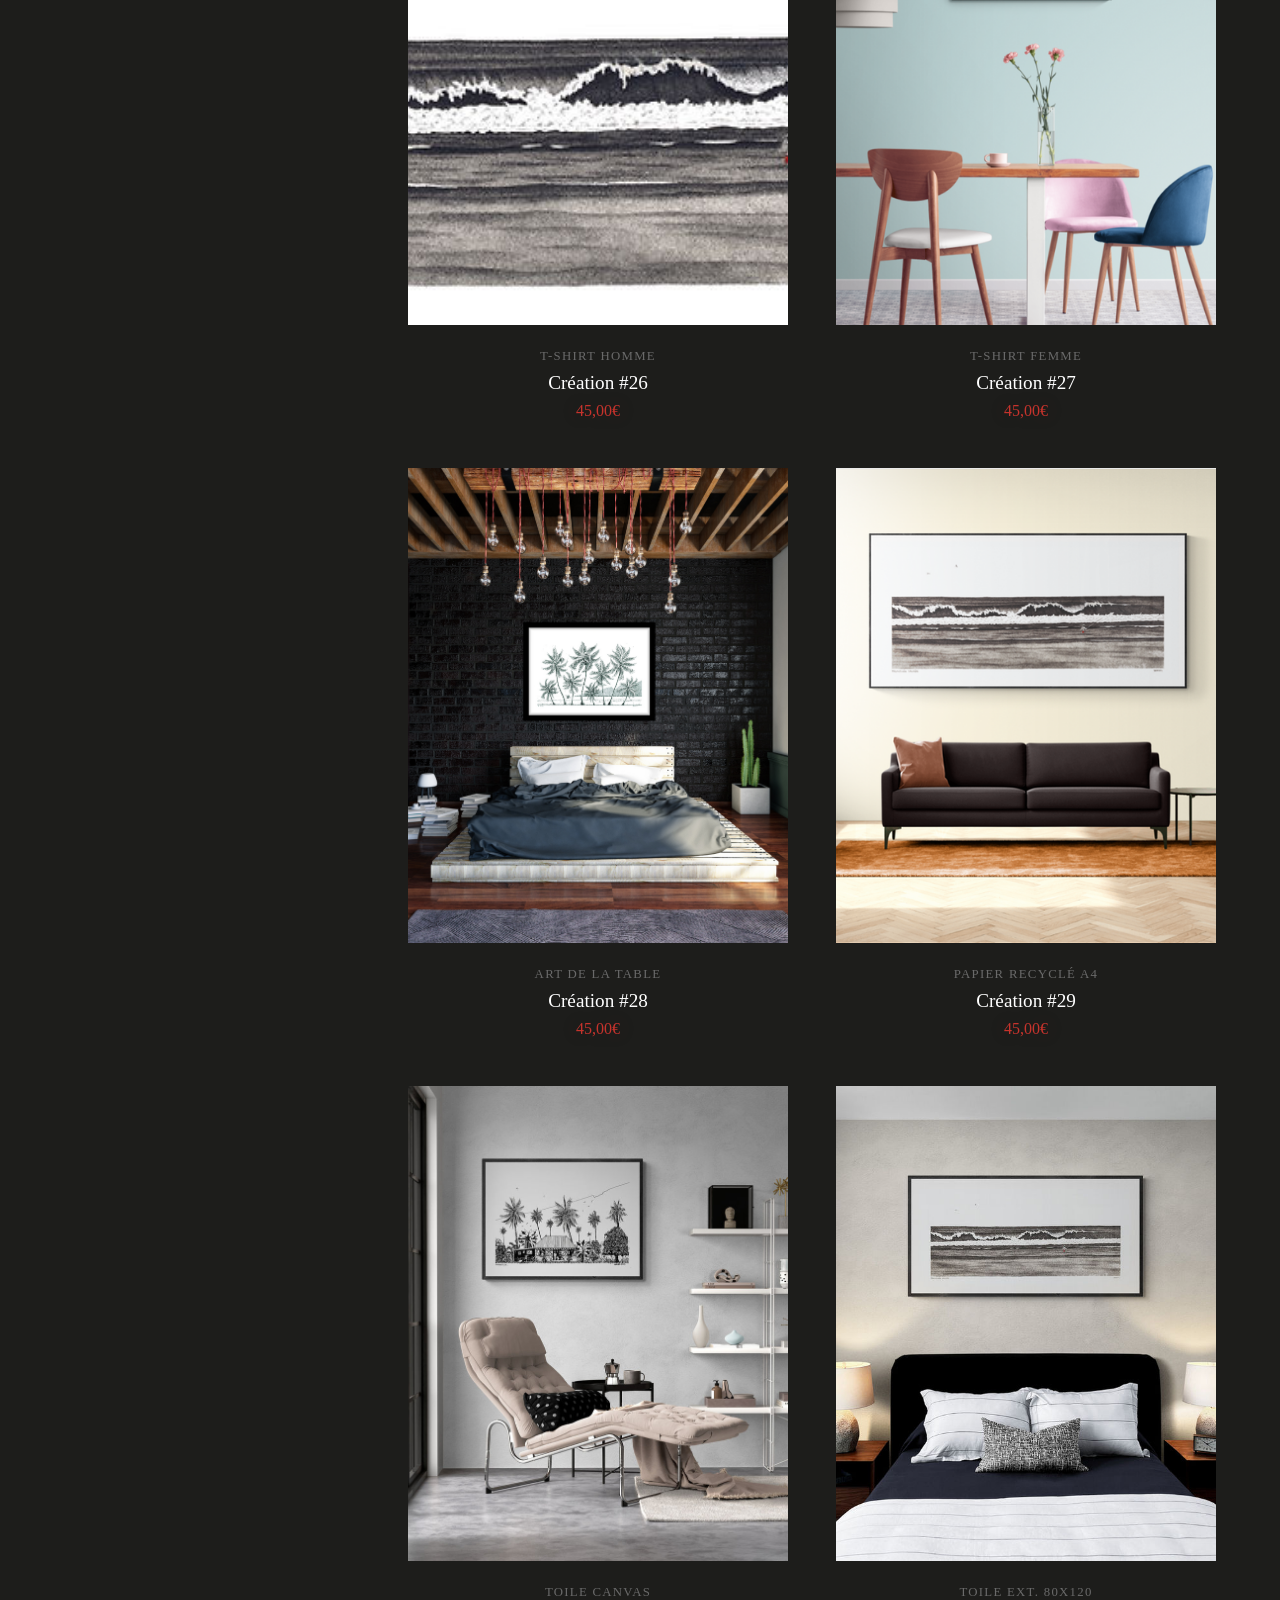
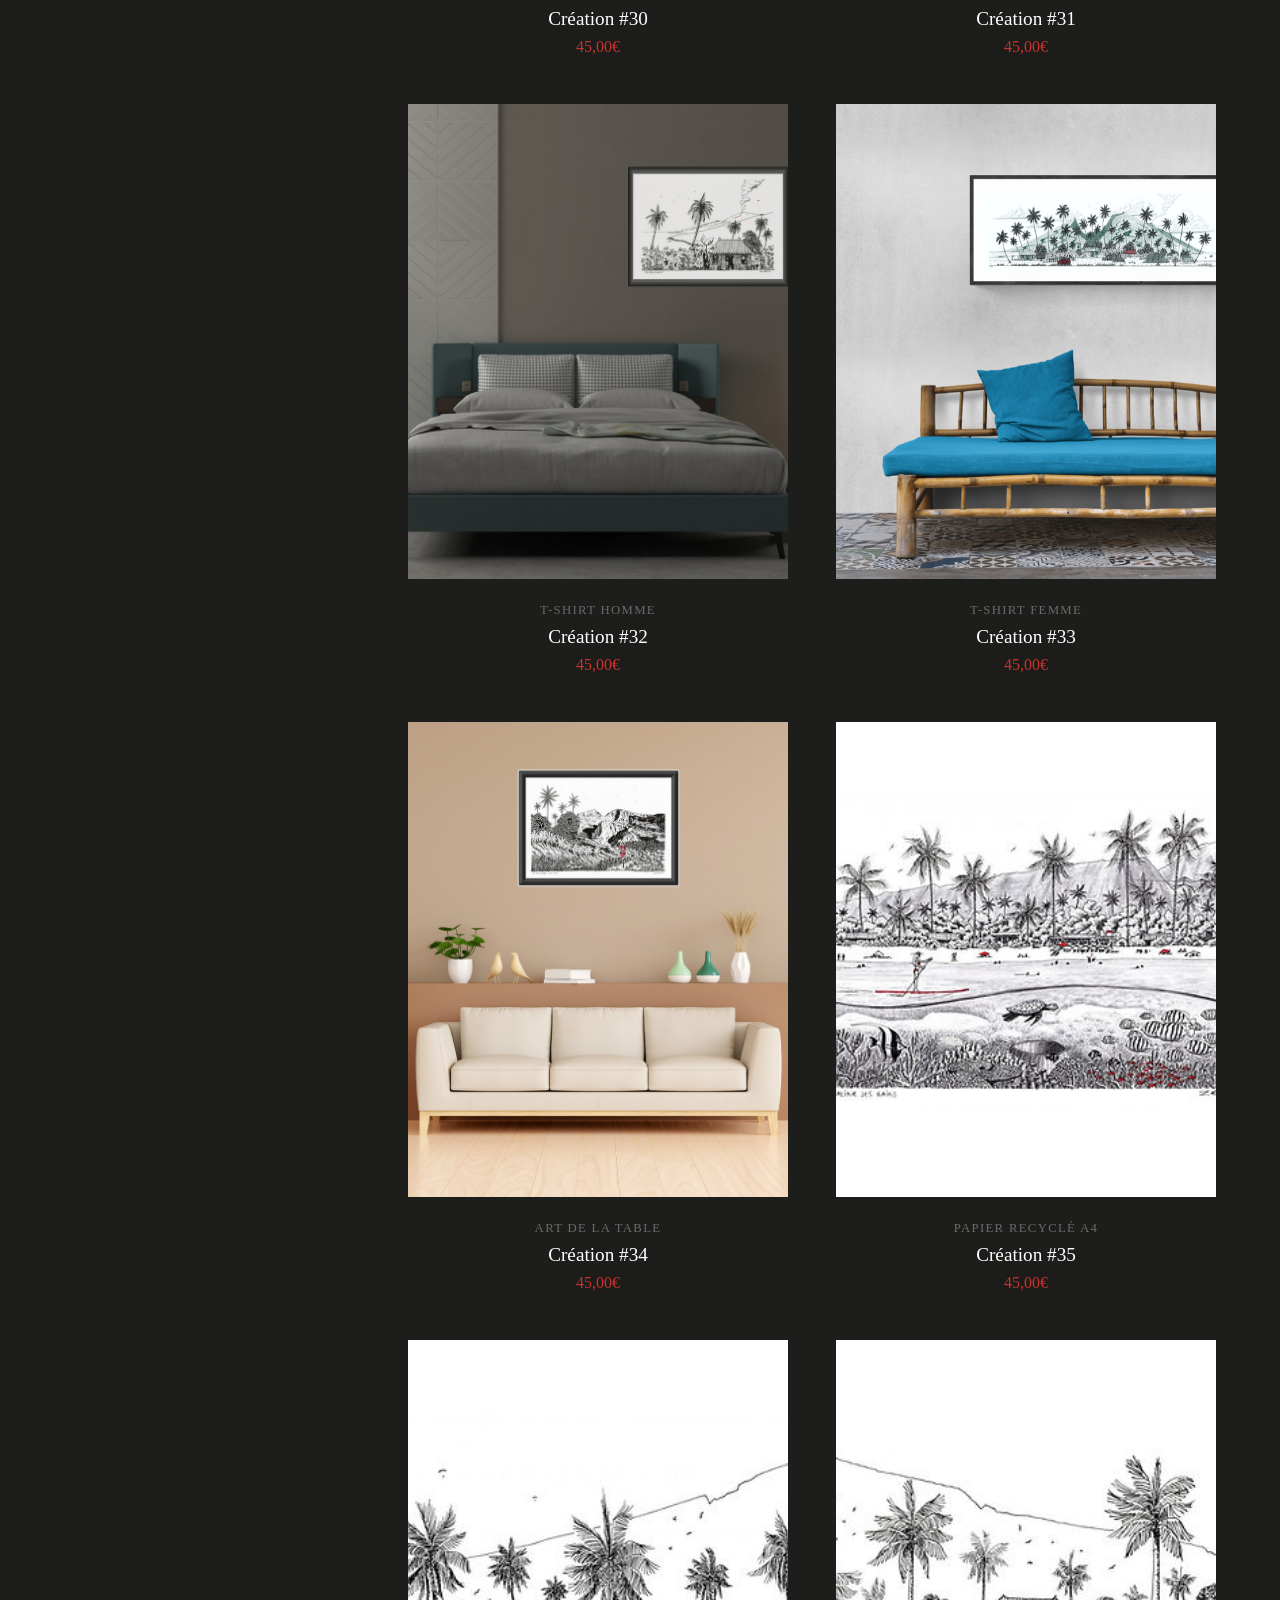
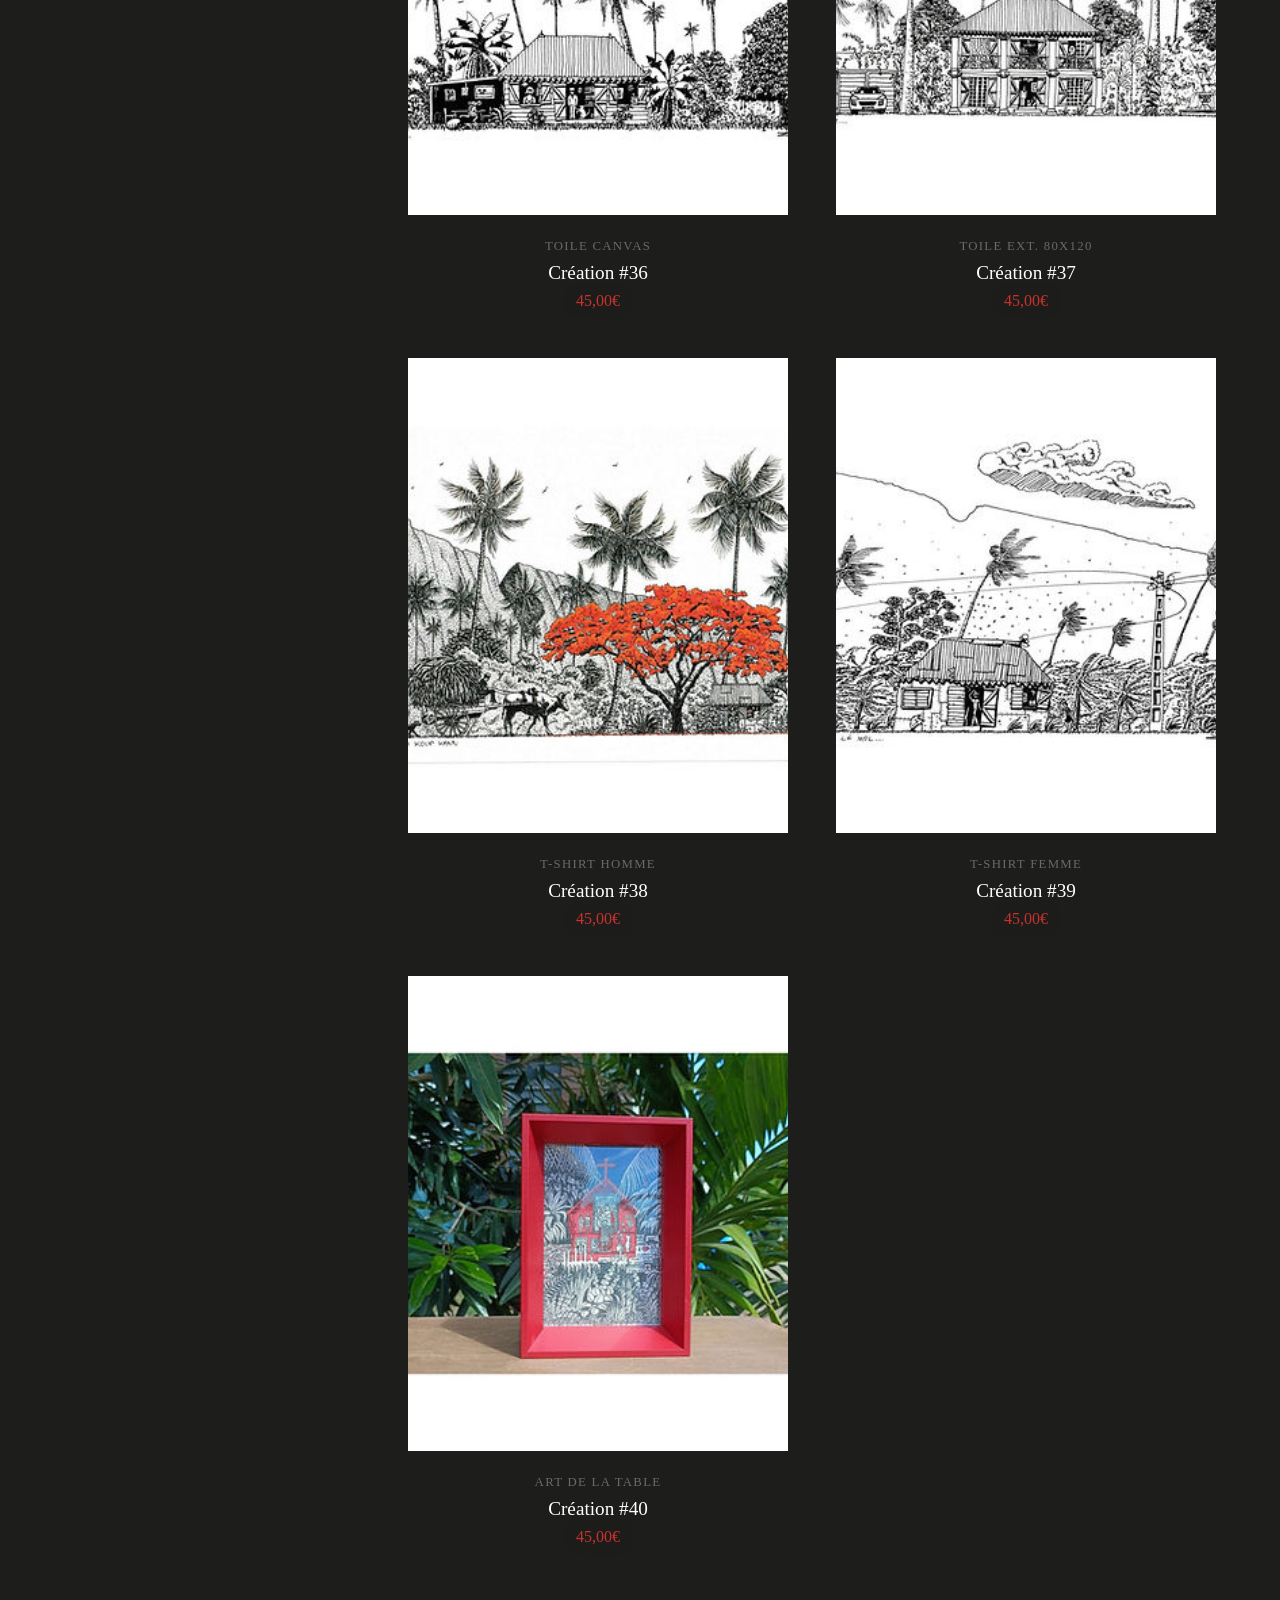
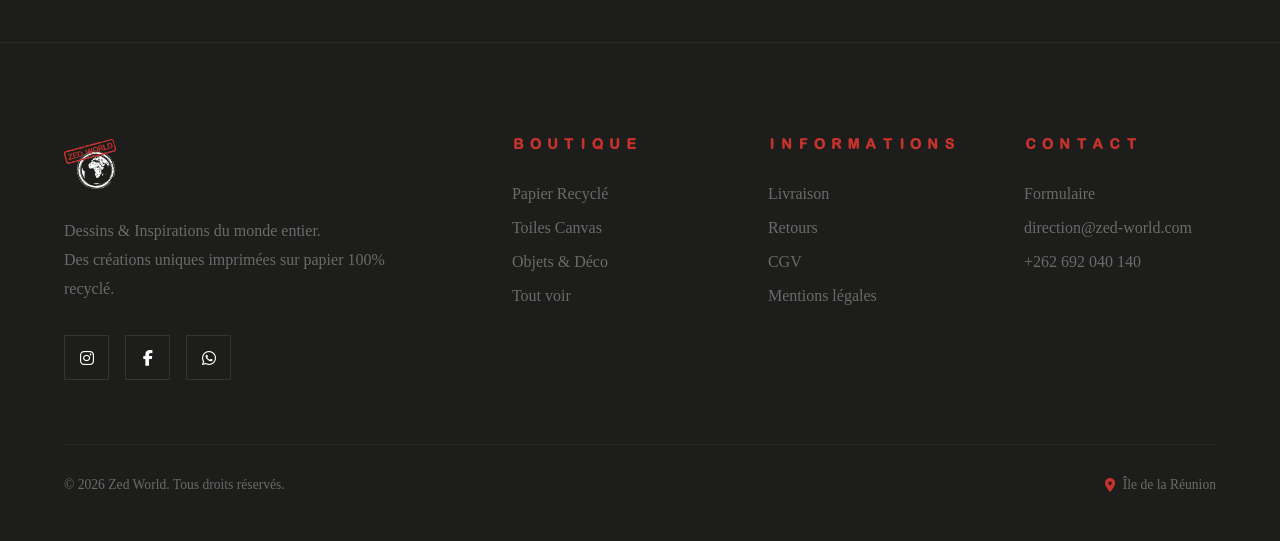
==== commit 3544a97f: "update" ====
--- a/boutique.html
+++ b/boutique.html
@@ -11,7 +11,7 @@
         /* POLICES */
         @font-face {
             font-family: 'TOP_SECRET';
-            src: url('fonts/top_secret_no_bar.woff') format('woff');
+            src: url('fonts/top_secret_no_bar.woff2') format('woff2');
             font-weight: normal;
             font-style: normal;
             font-display: swap;
@@ -133,7 +133,7 @@
         .logo img {
             height: 40px;
             width: auto;
-            filter: brightness(0) invert(1);
+            /* filter: brightness(0) invert(1); removed */
         }
 
         .nav-links {
@@ -260,7 +260,7 @@
         .footer-logo img {
             height: 50px;
             width: auto;
-            filter: brightness(0) invert(1);
+            /* filter: brightness(0) invert(1); removed */
         }
 
         .footer-brand p {
@@ -294,6 +294,7 @@
         }
 
         .footer-column h4 {
+            font-family: 'TOP_SECRET', 'A Bit Sketchy', Georgia, serif;
             font-size: 0.8rem;
             letter-spacing: 0.3em;
             text-transform: uppercase;
@@ -790,31 +791,32 @@
                     <img src="assets/LOGO A4.svg" alt="ZED WORLD">
                 </a>
                 <p>
-                    Dessins & Inspirations de l'île de la Réunion.
+                    Dessins & Inspirations du monde entier. <br>
                     Des créations uniques imprimées sur papier 100% recyclé.
                 </p>
                 <div class="footer-social">
-                    <a href="#"><i class="fab fa-instagram"></i></a>
-                    <a href="#"><i class="fab fa-facebook-f"></i></a>
-                    <a href="#"><i class="fab fa-whatsapp"></i></a>
+                    <a href="https://instagram.com/zedworldofficiel/"><i class="fab fa-instagram"></i></a>
+                    <a href="https://www.facebook.com/people/Zed-World-Officiel/61581645523146/"><i
+                            class="fab fa-facebook-f"></i></a>
+                    <a href="https://wa.me/262693134647"><i class="fab fa-whatsapp"></i></a>
                 </div>
             </div>
             <div class="footer-column">
                 <h4>Boutique</h4>
                 <ul>
-                    <li><a href="papier-recycle.html">Papier Recyclé</a></li>
-                    <li><a href="toiles.html">Toiles Canvas</a></li>
-                    <li><a href="art-table.html">Objets & Déco</a></li>
-                    <li><a href="catalogue.html">Tout voir</a></li>
+                    <li><a href="boutique.html?category=recycle">Papier Recyclé</a></li>
+                    <li><a href="boutique.html?category=toiles">Toiles Canvas</a></li>
+                    <li><a href="boutique.html?category=art-table">Objets & Déco</a></li>
+                    <li><a href="boutique.html">Tout voir</a></li>
                 </ul>
             </div>
             <div class="footer-column">
                 <h4>Informations</h4>
                 <ul>
-                    <li><a href="#">Livraison</a></li>
-                    <li><a href="#">Retours</a></li>
+                    <li><a href="livraison.html">Livraison</a></li>
+                    <li><a href="retours.html">Retours</a></li>
                     <li><a href="cgv.html">CGV</a></li>
-                    <li><a href="#">Mentions légales</a></li>
+                    <li><a href="mentions-legales.html">Mentions légales</a></li>
                 </ul>
             </div>
             <div class="footer-column">
@@ -827,7 +829,7 @@
             </div>
         </div>
         <div class="footer-bottom">
-            <p>© 2024 Zed World. Tous droits réservés.</p>
+            <p>© 2026 Zed World. Tous droits réservés.</p>
             <span class="footer-location">
                 <i class="fas fa-map-marker-alt"></i> Île de la Réunion
             </span>
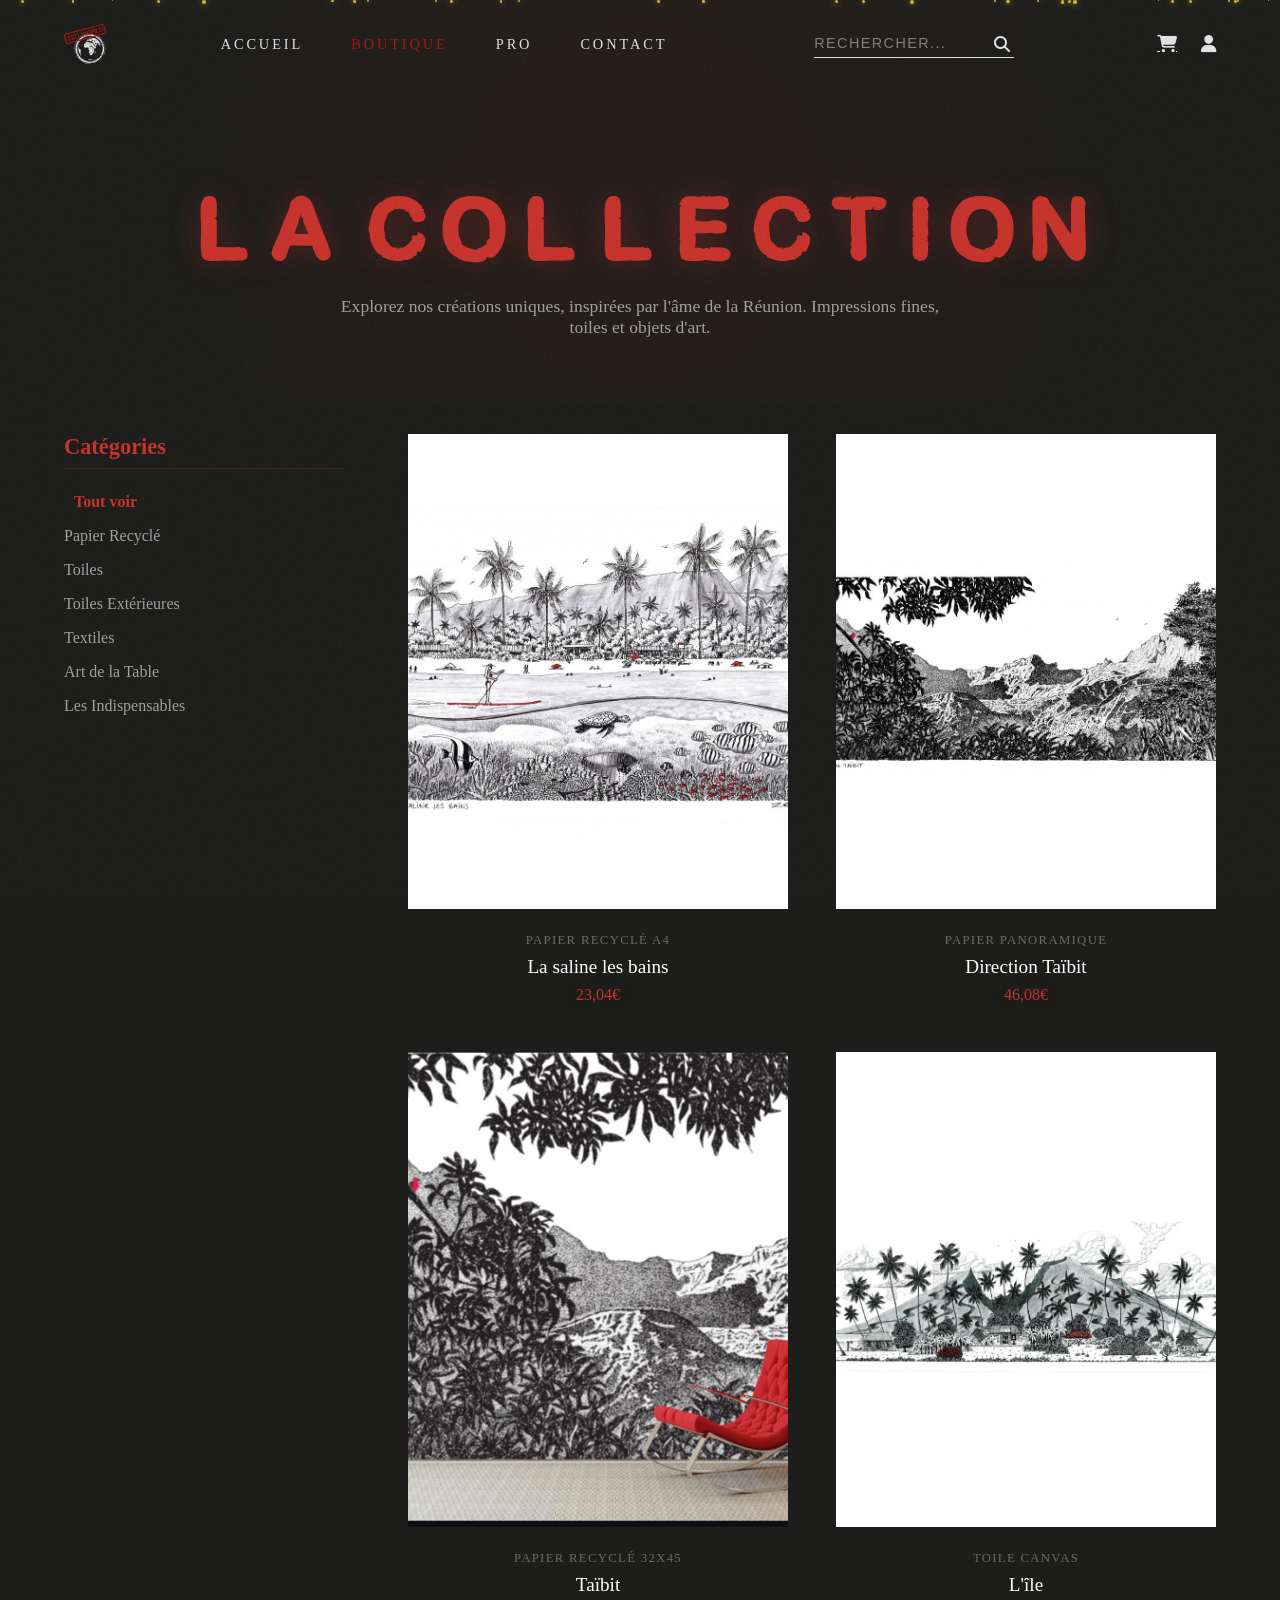
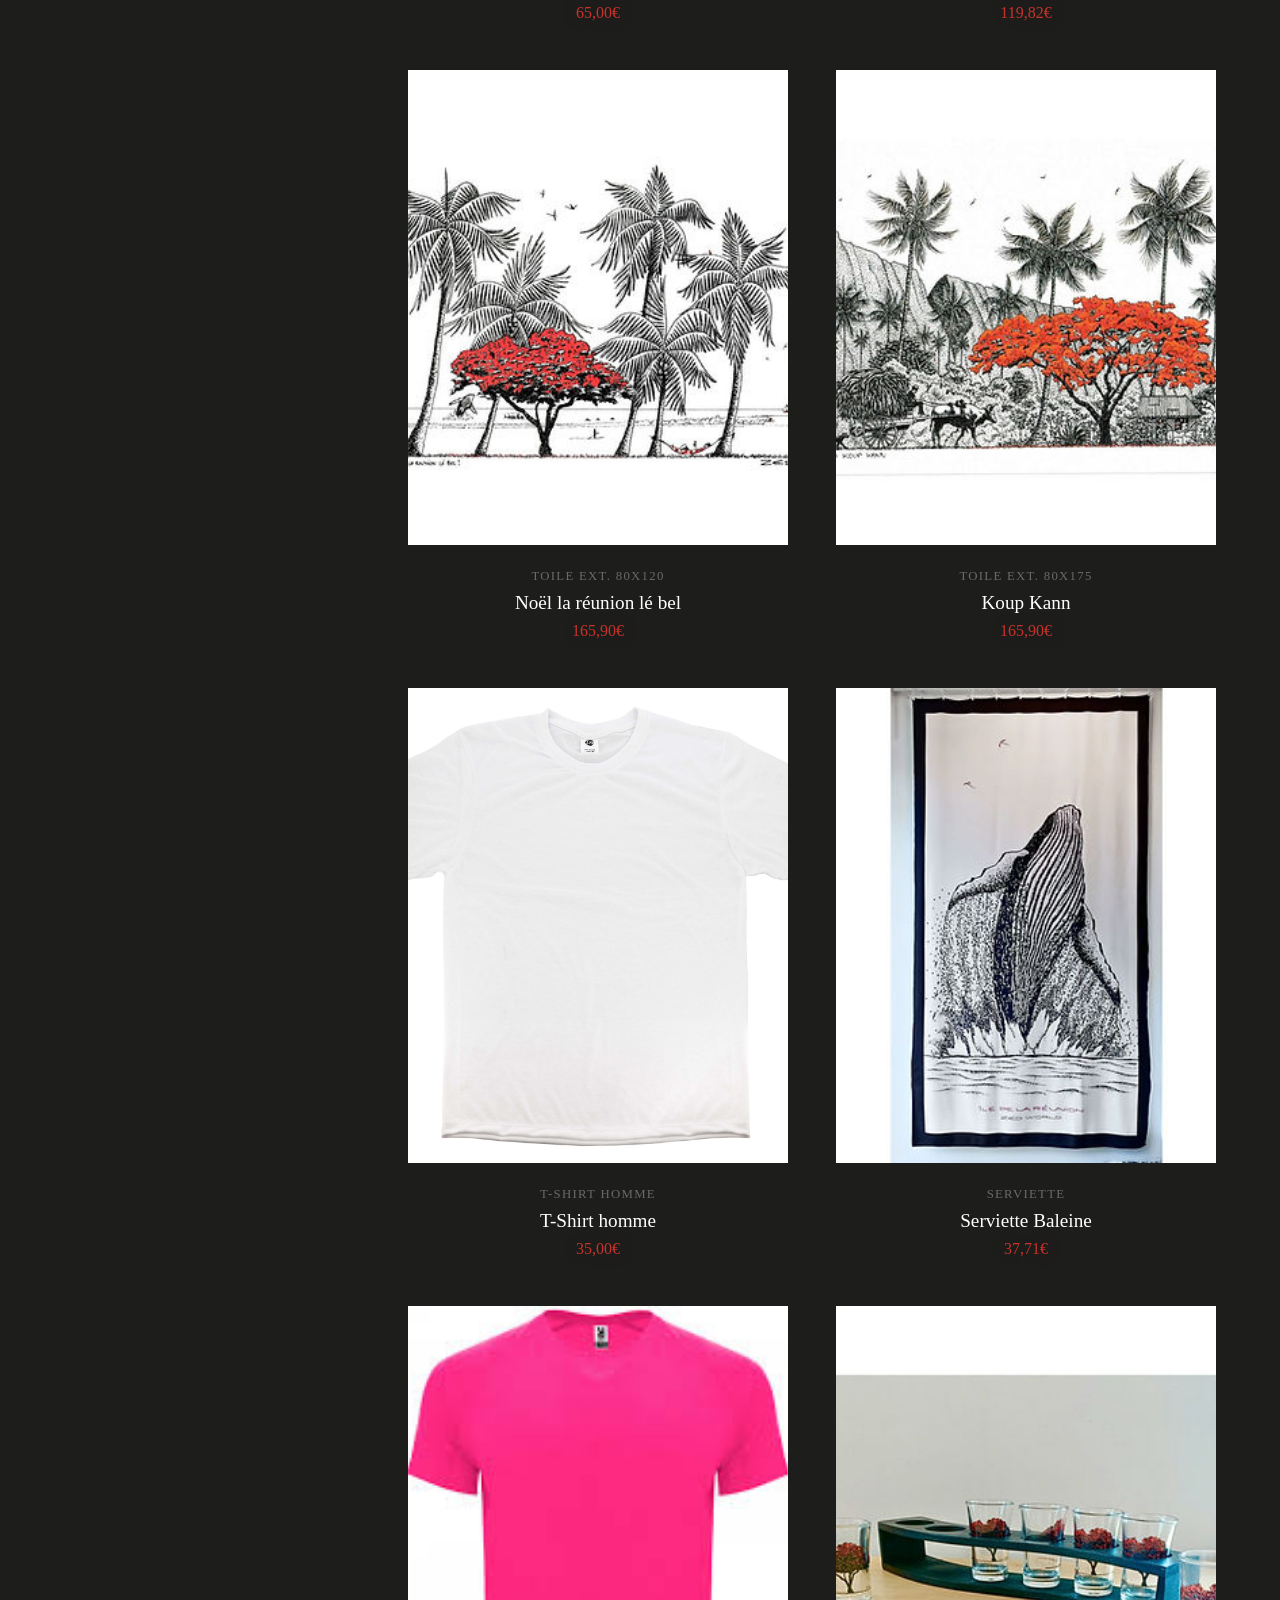
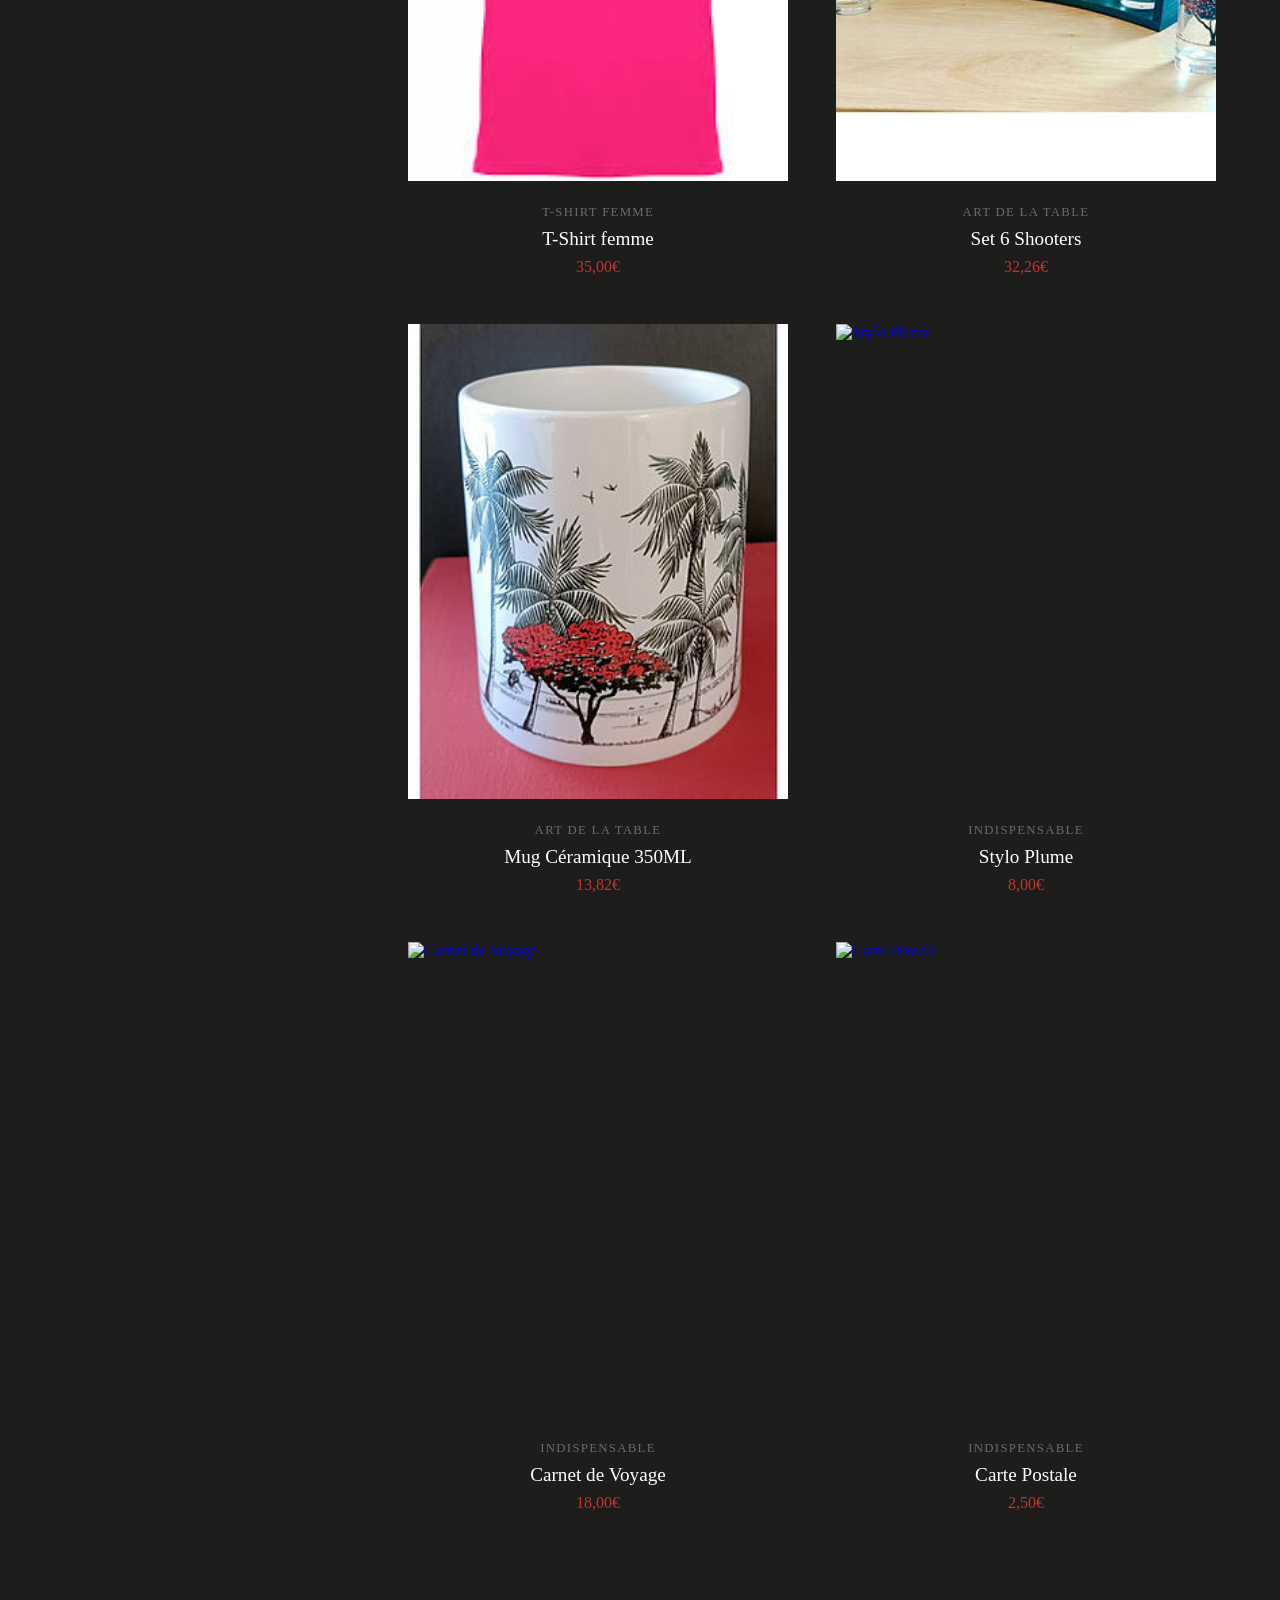
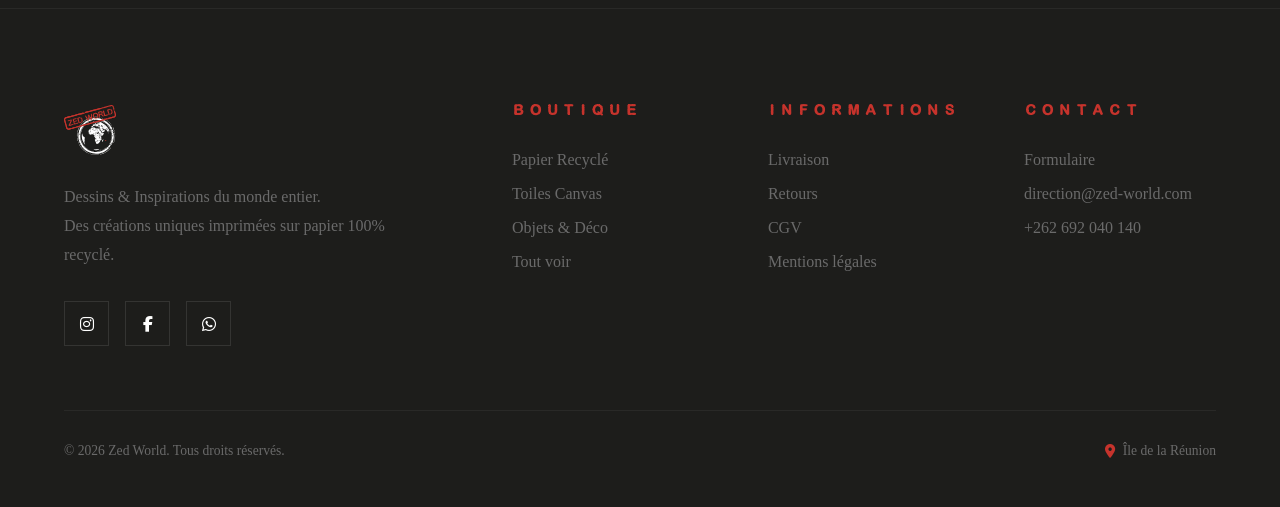
==== commit d184262d: "update" ====
--- a/boutique.html
+++ b/boutique.html
@@ -217,6 +217,28 @@
 
         header.header-scrolled .search-input:focus {
             border-bottom-color: var(--rouge);
+        }
+
+        /* User Actions */
+        .header-actions {
+            display: flex;
+            align-items: center;
+            gap: 1.5rem;
+            margin-left: 2rem;
+        }
+
+        .action-btn {
+            color: var(--blanc);
+            font-size: 1.1rem;
+            transition: all 0.3s ease;
+            position: relative;
+            display: flex;
+            align-items: center;
+            justify-content: center;
+        }
+
+        .action-btn:hover {
+            color: var(--rouge);
         }
 
         .menu-btn {
@@ -719,6 +741,14 @@
             <input type="text" class="search-input" placeholder="Rechercher...">
             <i class="fas fa-search search-icon"></i>
         </div>
+        <div class="header-actions">
+            <a href="panier.html" class="action-btn" aria-label="Panier">
+                <i class="fas fa-shopping-cart"></i>
+            </a>
+            <a href="login.html" class="action-btn" aria-label="Connexion">
+                <i class="fas fa-user"></i>
+            </a>
+        </div>
         <div class="menu-btn" id="menuBtn">
             <span></span>
             <span></span>
@@ -747,7 +777,7 @@
                     </li>
                     <ul class="sub-filters">
                         <li class="sub-filter-item" onclick="filterBy('recycle-a4', this)">Format A4</li>
-                        <li class="sub-filter-item" onclick="filterBy('recycle-a3', this)">Format A3+</li>
+                        <li class="sub-filter-item" onclick="filterBy('recycle-32x45', this)">Format 32x45</li>
                         <li class="sub-filter-item" onclick="filterBy('recycle-pano', this)">Panoramique</li>
                     </ul>
 
@@ -840,44 +870,34 @@
         // MOCK DATA GENERATED FROM ASSETS
         const products = [
             // PAPIER RECYCLE
-            { id: 1, title: 'Eden Bourbon', category: 'recycle-a4', price: '46,08€', image: 'assets/EDEN BOURBON.jpg' },
-            { id: 2, title: 'Jacaranda', category: 'recycle-a3', price: '52,00€', image: 'assets/JACARANDA.jpg' },
-            { id: 3, title: 'Takamaka', category: 'recycle-pano', price: '65,00€', image: 'assets/TAKAMAKA.jpg' },
-            { id: 4, title: 'Taïbit', category: 'recycle-pano', price: '65,00€', image: 'assets/TAÏBIT.jpg' },
+            { id: 2, title: 'La saline les bains', category: ['recycle-a4'], price: '23,04€', image: 'assets/la-saline-les-bain-papier-a4.png' },
+            { id: 3, title: 'Direction Taïbit', category: ['recycle-pano'], price: '46,08€', image: 'assets/direction-taibit-papier-panoramique.png' },
+            { id: 4, title: 'Taïbit', category: ['recycle-32x45'], price: '65,00€', image: 'assets/TAÏBIT.jpg' },
 
             // TOILES (Generic Arts 1-10)
-            { id: 5, title: 'Bassin des Aigrettes', category: 'toiles', price: '120,00€', image: 'assets/art1.png' },
-            { id: 6, title: 'Cirque de Mafate', category: 'toiles', price: '120,00€', image: 'assets/art2.jpg' },
-            { id: 7, title: 'Piton de la Fournaise', category: 'toiles', price: '120,00€', image: 'assets/art3.png' },
-            { id: 8, title: 'Plage de l\'Ermitage', category: 'toiles', price: '120,00€', image: 'assets/art4.png' },
-            { id: 9, title: 'Cascade Grand Galet', category: 'toiles', price: '120,00€', image: 'assets/art5.png' },
+            { id: 1, title: 'L\'île', category: ['toiles'], price: '119,82€', image: 'assets/ile-toile.jpg' },
 
             // TOILES EXTERIEURES (Generic Arts 11-15)
-            { id: 10, title: 'Jardin des Parfums', category: 'ext-80x120', price: '180,00€', image: 'assets/art6.png' },
-            { id: 11, title: 'Route du Volcan', category: 'ext-80x175', price: '250,00€', image: 'assets/art7.png' },
-            { id: 12, title: 'Forêt de Bébour', category: 'ext-80x120', price: '180,00€', image: 'assets/art8.png' },
+            { id: 11, title: 'Noël la réunion lé bel', category: ['ext-80x120'], price: '165,90€', image: 'assets/noel-reunion-le-bel-bache-80x120.jpg' },
+            { id: 12, title: 'Koup Kann', category: ['ext-80x175'], price: '165,90€', image: 'assets/koup-kann-bache-80x175.jpg' },
 
             // TEXTILES (Updated Categories)
-            { id: 13, title: 'T-Shirt "La Buse" (H)', category: 'textile-tshirt-homme', price: '35,00€', image: 'assets/art9.png' },
-            { id: 14, title: 'Serviette Lagon', category: 'textile-serviette', price: '45,00€', image: 'assets/art10.png' },
-            { id: 15, title: 'T-Shirt "Dodo" (F)', category: 'textile-tshirt-femme', price: '35,00€', image: 'assets/art11.png' },
+            { id: 13, title: 'T-Shirt homme', category: ['textile-tshirt-homme'], price: '35,00€', image: 'assets/placeholder-t-shirt-homme.png' },
+            { id: 14, title: 'Serviette Baleine', category: ['textile-serviette'], price: '37,71€', image: 'assets/serviette-de-plage.jpg' },
+            { id: 15, title: 'T-Shirt femme', category: ['textile-tshirt-femme'], price: '35,00€', image: 'assets/placeholder-t-shirt-femme.png' },
 
             // ART DE LA TABLE (IMG Files)
-            { id: 16, title: 'Set de Table Tropical', category: 'art-table', price: '25,00€', image: 'assets/IMG-20251008-WA0023.jpg' },
-            { id: 17, title: 'Mug Piton des Neiges', category: 'art-table', price: '15,00€', image: 'assets/IMG-20251008-WA0036.jpg' },
-            { id: 18, title: 'Dessous de Verre', category: 'art-table', price: '12,00€', image: 'assets/IMG-20251008-WA0050.jpg' },
+            { id: 16, title: 'Set 6 Shooters', category: ['art-table'], price: '32,26€', image: 'assets/set-6-shooter.jpg' },
+            { id: 17, title: 'Mug Céramique 350ML', category: ['art-table'], price: '13,82€', image: 'assets/mug-ceramique.jpg' },
 
             // INDISPENSABLES
-            { id: 19, title: 'Stylo Plume', category: 'indispensables', price: '8,00€', image: 'assets/art12.jpg' },
-            { id: 20, title: 'Carnet de Voyage', category: 'indispensables', price: '18,00€', image: 'assets/art13.png' },
-            { id: 21, title: 'Carte Postale', category: 'indispensables', price: '2,50€', image: 'assets/art14.png' }
+            { id: 19, title: 'Stylo Plume', category: ['indispensables'], price: '8,00€', image: 'assets/art12.jpg' },
+            { id: 20, title: 'Carnet de Voyage', category: ['indispensables'], price: '18,00€', image: 'assets/art13.png' },
+            { id: 21, title: 'Carte Postale', category: ['indispensables'], price: '2,50€', image: 'assets/art14.png' }
         ];
 
         // ADD MORE ASSETS AUTOMATICALLY DISTRIBUTED (MOCKING)
         const moreAssets = [
-            'art15.png', 'art16.png', 'art17.png', 'art18.jpg', 'art19.png', 'art20.png',
-            'art21.png', 'art22.jpg', 'art23.jpg', 'art24.png', 'art25.png', 'art26.png',
-            'art27.jpg', 'art28.jpg', 'art29.jpg', 'art30.jpg', 'art31.jpg', 'art32.jpg'
         ];
 
         let idCounter = 22;
@@ -887,7 +907,7 @@
             products.push({
                 id: idCounter++,
                 title: `Création #${idCounter}`,
-                category: randomCat,
+                category: [randomCat],
                 price: '45,00€',
                 image: `assets/${file}`
             });
@@ -920,10 +940,16 @@
             setTimeout(observeElements, 50); // Small delay to ensure DOM update
         }
 
-        function formatCategory(cat) {
+        function formatCategory(cats) {
+            // Check if cats is an array
+            if (!Array.isArray(cats)) {
+                // Should not happen with new data structure, but for safety
+                cats = [cats];
+            }
+
             const map = {
                 'recycle-a4': 'Papier Recyclé A4',
-                'recycle-a3': 'Papier Recyclé A3',
+                'recycle-32x45': 'Papier Recyclé 32x45',
                 'recycle-pano': 'Papier Panoramique',
                 'toiles': 'Toile Canvas',
                 'ext-80x120': 'Toile Ext. 80x120',
@@ -934,7 +960,12 @@
                 'art-table': 'Art de la Table',
                 'indispensables': 'Indispensable'
             };
-            return map[cat] || 'Collection ZED';
+
+            // Map each category to its display name
+            const names = cats.map(cat => map[cat] || 'Collection ZED');
+
+            // Join them with a separator
+            return names.join(' / ');
         }
 
         function filterBy(category, element) {
@@ -966,8 +997,13 @@
             if (category === 'all') {
                 renderProducts(products);
             } else {
-                // Support prefix matching (e.g. 'recycle' matches 'recycle-a4', 'recycle-a3', etc.)
-                const filtered = products.filter(p => p.category === category || p.category.startsWith(category + '-'));
+                // Support prefix matching and array checking
+                const filtered = products.filter(p => {
+                    // p.category is now an array
+                    return p.category.some(cat =>
+                        cat === category || cat.startsWith(category + '-')
+                    );
+                });
                 renderProducts(filtered);
             }
         }
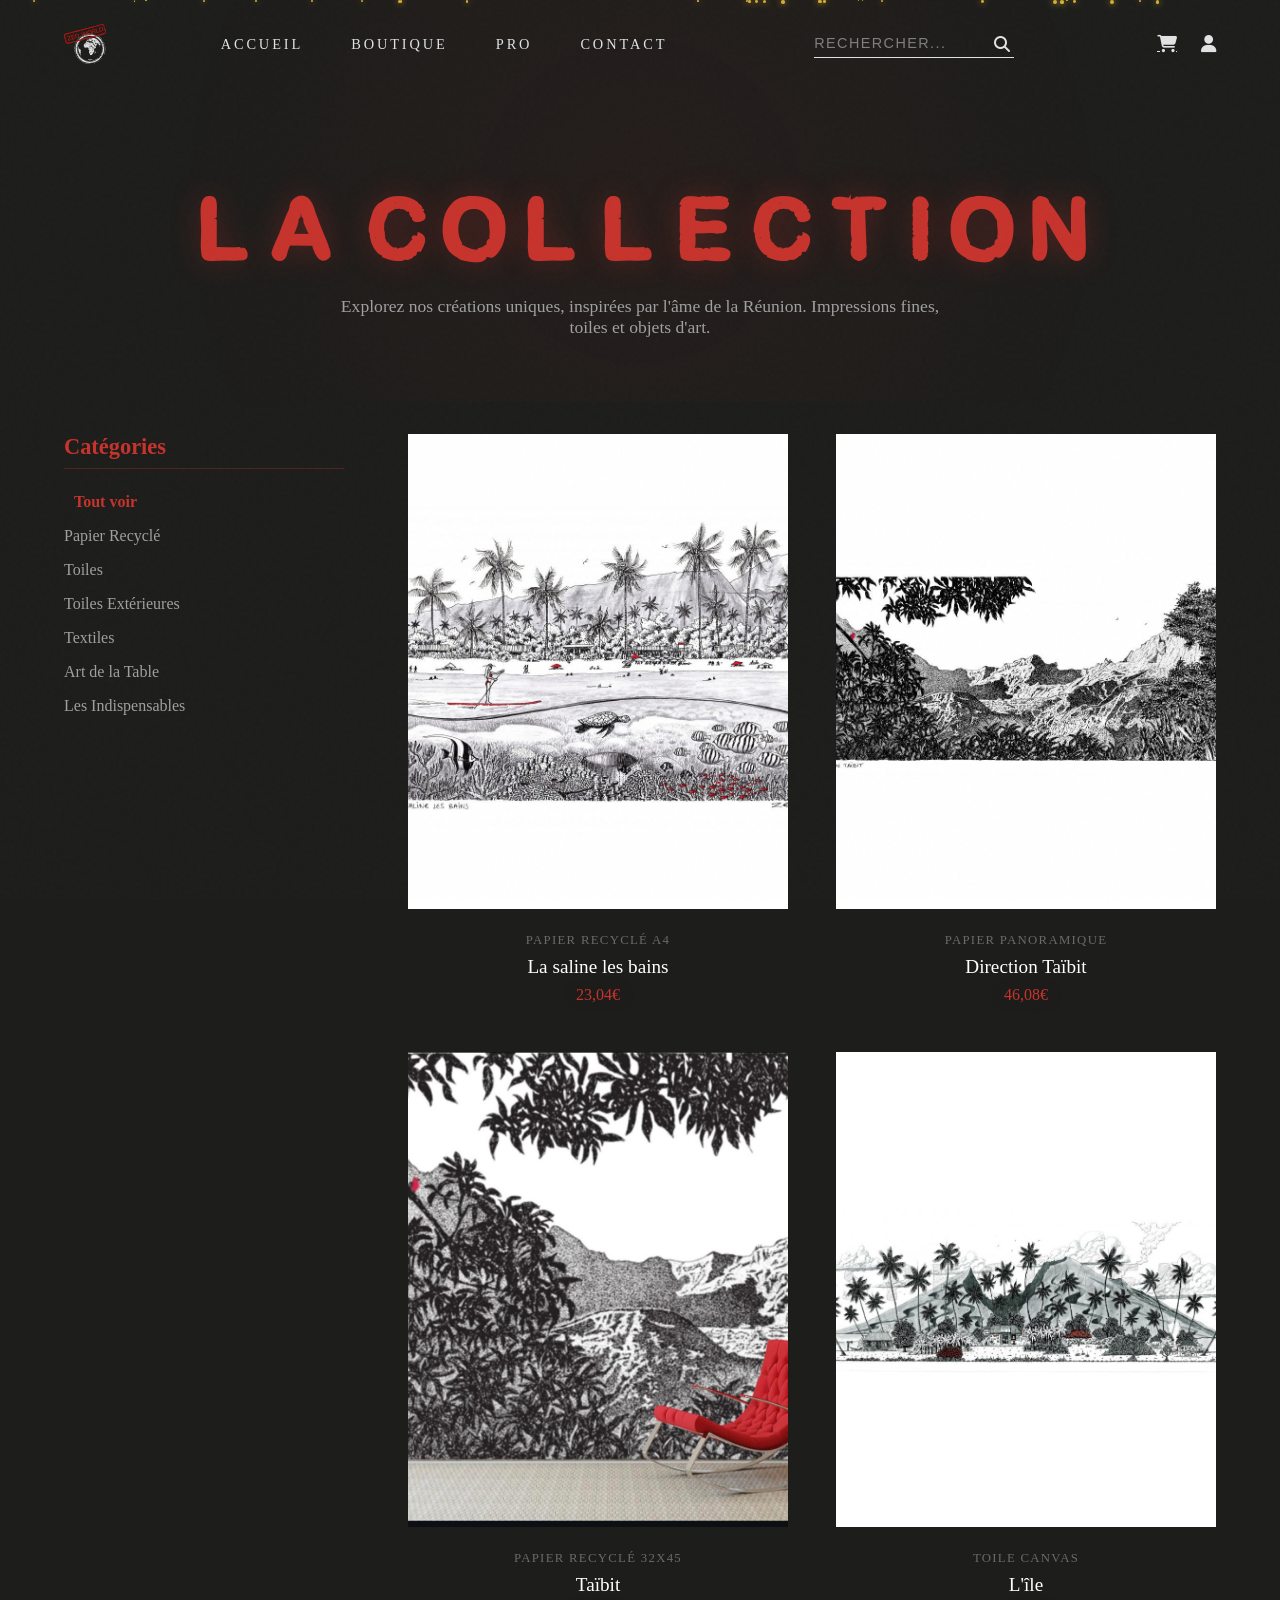
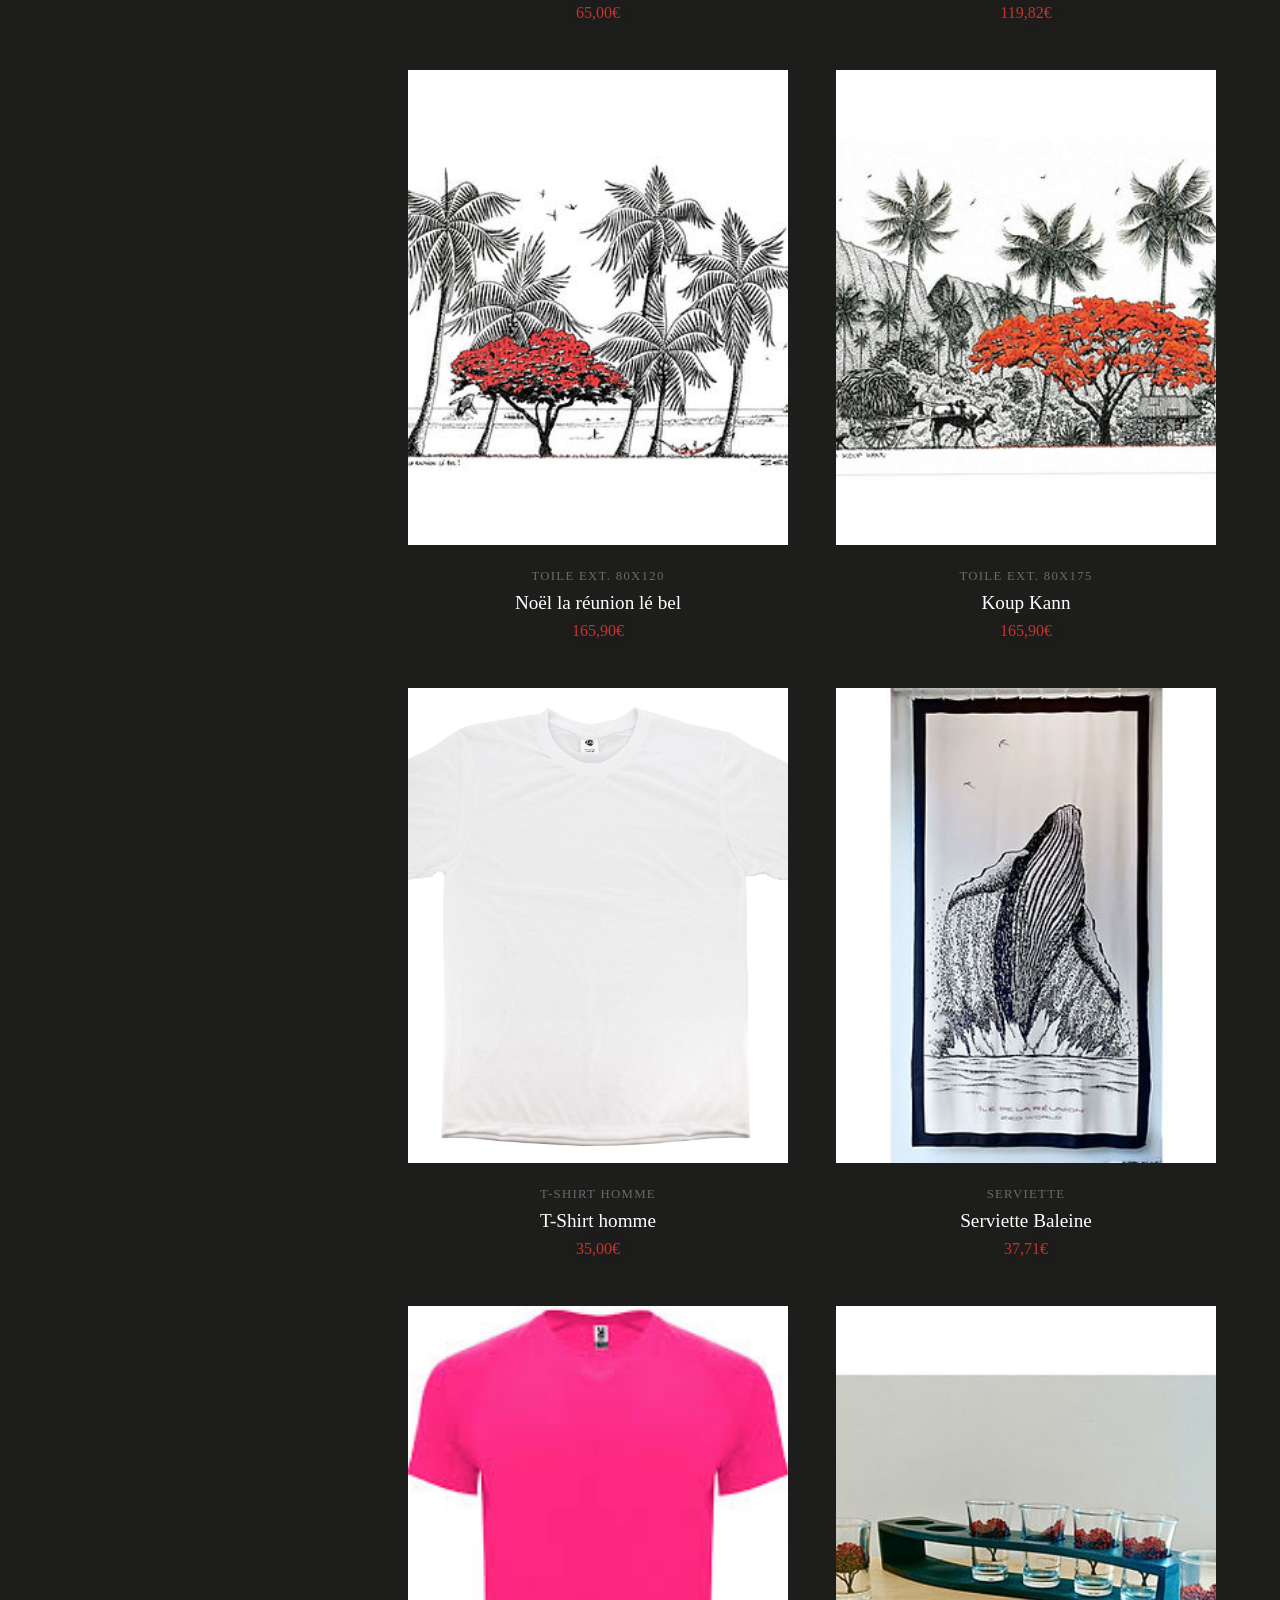
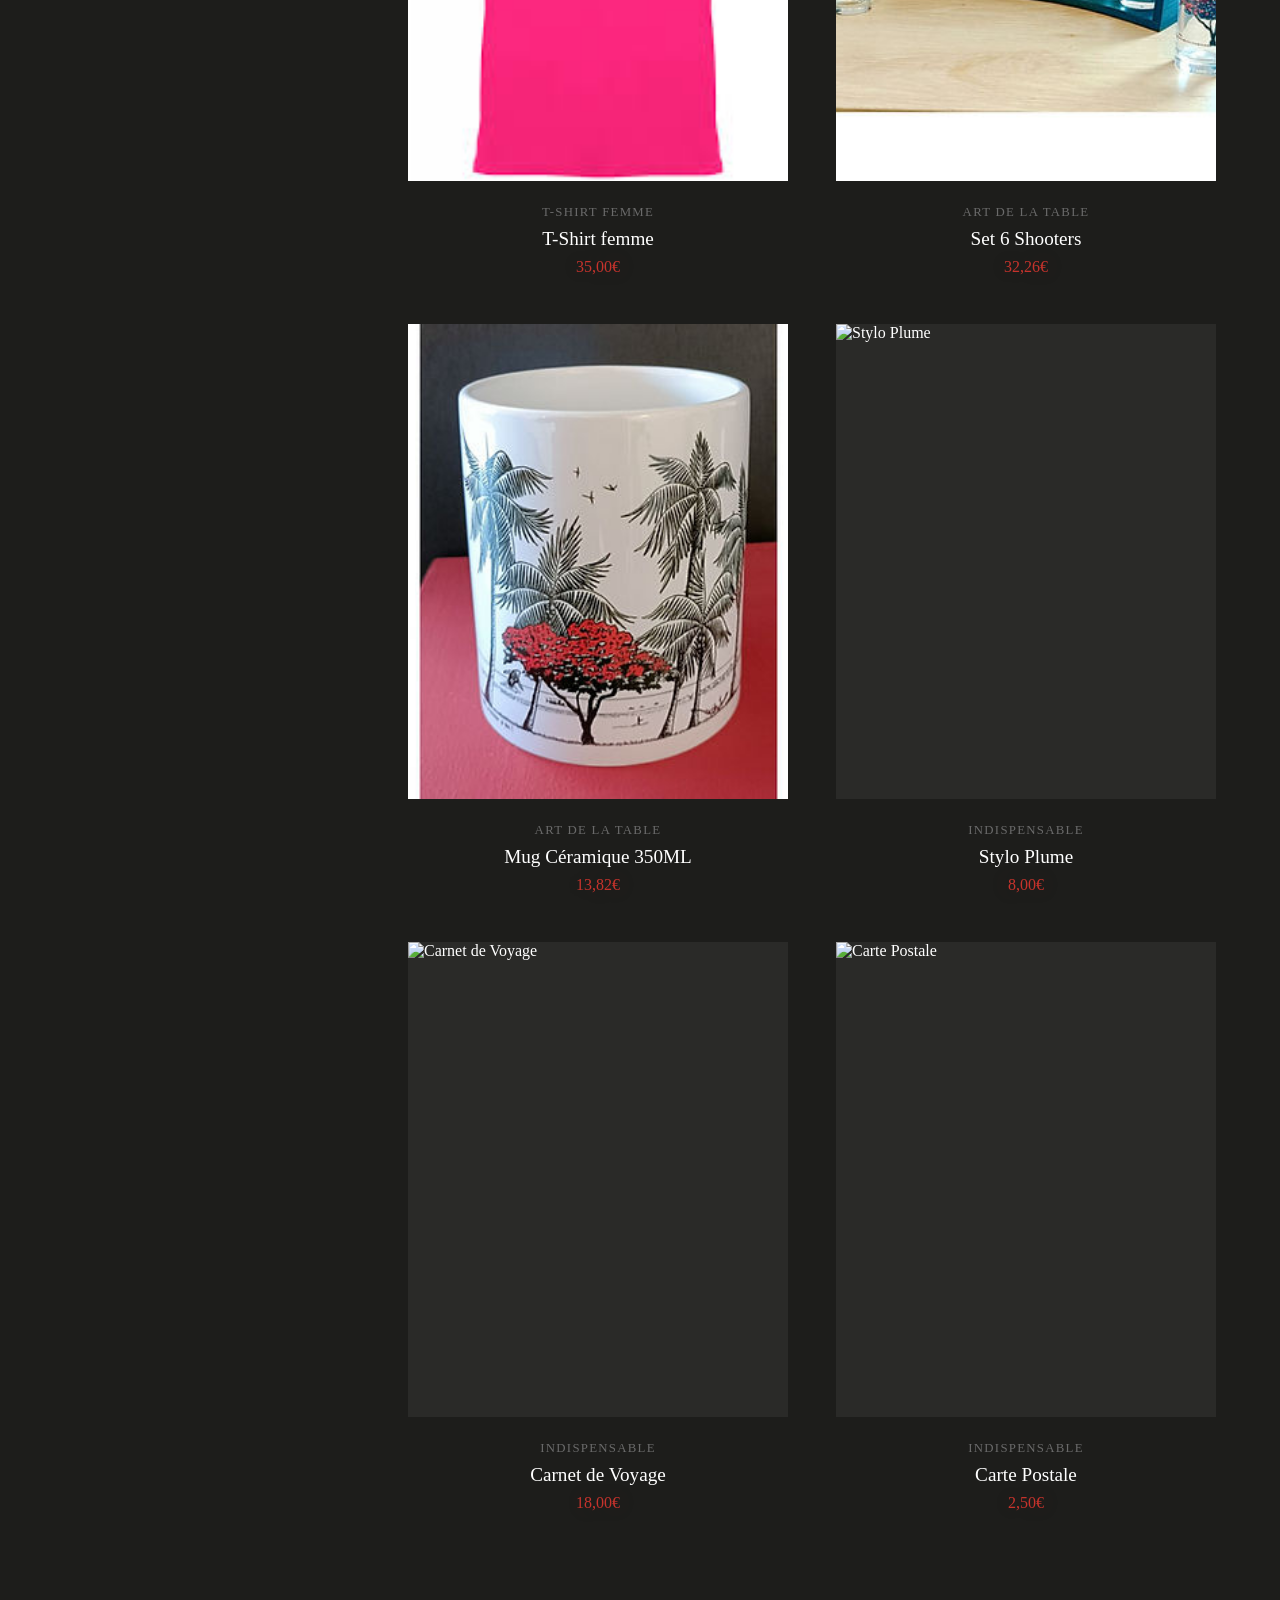
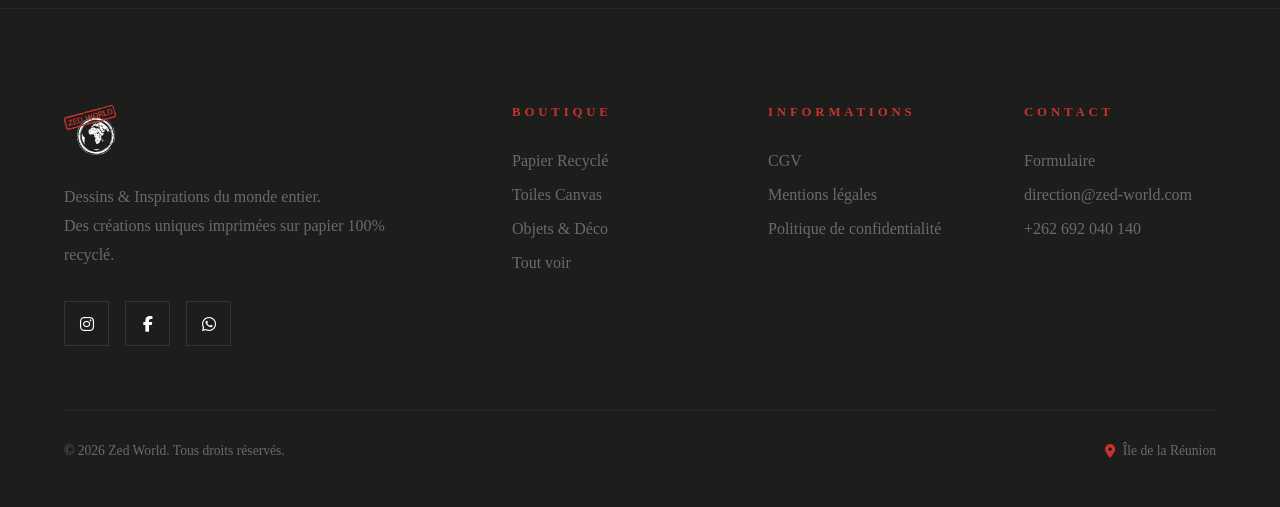
==== commit bdb03651: "update" ====
--- a/boutique.html
+++ b/boutique.html
@@ -6,716 +6,7 @@
     <meta name="viewport" content="width=device-width, initial-scale=1.0">
     <title>La Boutique - ZED WORLD</title>
     <link rel="stylesheet" href="https://cdnjs.cloudflare.com/ajax/libs/font-awesome/6.4.0/css/all.min.css">
-    <style>
-        /* ===== STYLES IMPORTÉS DE INDEX.HTML ===== */
-        /* POLICES */
-        @font-face {
-            font-family: 'TOP_SECRET';
-            src: url('fonts/top_secret_no_bar.woff2') format('woff2');
-            font-weight: normal;
-            font-style: normal;
-            font-display: swap;
-        }
-
-        @font-face {
-            font-family: 'A Bit Sketchy';
-            src: url('fonts/ABitSketchy.woff2') format('woff2'),
-                url('fonts/ABitSketchy.woff') format('woff'),
-                url('fonts/ABitSketchy.ttf') format('truetype');
-            font-weight: normal;
-            font-style: normal;
-            font-display: swap;
-        }
-
-        @font-face {
-            font-family: 'Javanese Text';
-            src: url('fonts/JavaneseText.woff2') format('woff2'),
-                url('fonts/JavaneseText.woff') format('woff'),
-                url('fonts/JavaneseText.ttf') format('truetype');
-            font-weight: normal;
-            font-style: normal;
-            font-display: swap;
-        }
-
-        :root {
-            --noir: #1d1d1b;
-            --noir-profond: #1d1d1b;
-            --noir-light: #2a2a28;
-            --noir-medium: #252523;
-            --rouge: #c6332c;
-            --rouge-dark: #9a2520;
-            --blanc: #ffffff;
-            --blanc-casse: #f5f5f5;
-            --gris: #6a6a6a;
-            --gris-clair: #a0a0a0;
-        }
-
-        * {
-            margin: 0;
-            padding: 0;
-            box-sizing: border-box;
-        }
-
-        html {
-            scroll-behavior: smooth;
-        }
-
-        body {
-            font-family: 'Javanese Text', Georgia, serif;
-            background-color: var(--noir);
-            color: var(--blanc);
-            overflow-x: hidden;
-        }
-
-        /* UTILS */
-        .gold-text {
-            color: var(--rouge);
-            text-shadow: 0 0 30px rgba(198, 51, 44, 0.3);
-        }
-
-        @keyframes shimmer {
-            0% {
-                background-position: 0% 50%;
-            }
-
-            50% {
-                background-position: 100% 50%;
-            }
-
-            100% {
-                background-position: 0% 50%;
-            }
-        }
-
-        /* NOISE */
-        .noise {
-            position: fixed;
-            top: 0;
-            left: 0;
-            width: 100%;
-            height: 100%;
-            pointer-events: none;
-            z-index: 9999;
-            opacity: 0.02;
-            background-image: url("data:image/svg+xml,%3Csvg viewBox='0 0 256 256' xmlns='http://www.w3.org/2000/svg'%3E%3Cfilter id='noise'%3E%3CfeTurbulence type='fractalNoise' baseFrequency='0.9' numOctaves='4' stitchTiles='stitch'/%3E%3C/filter%3E%3Crect width='100%25' height='100%25' filter='url(%23noise)'/%3E%3C/svg%3E");
-        }
-
-        /* HEADER */
-        header {
-            position: fixed;
-            top: 0;
-            left: 0;
-            width: 100%;
-            z-index: 1000;
-            padding: 1.5rem 4rem;
-            display: flex;
-            justify-content: space-between;
-            align-items: center;
-            mix-blend-mode: difference;
-            transition: all 0.4s ease;
-        }
-
-        header.header-scrolled {
-            background: rgba(15, 15, 14, 0.85);
-            backdrop-filter: blur(12px);
-            -webkit-backdrop-filter: blur(12px);
-            padding: 1rem 4rem;
-            mix-blend-mode: normal;
-            border-bottom: 1px solid rgba(255, 255, 255, 0.05);
-        }
-
-        .logo {
-            display: flex;
-            align-items: center;
-            text-decoration: none;
-        }
-
-        .logo img {
-            height: 40px;
-            width: auto;
-            /* filter: brightness(0) invert(1); removed */
-        }
-
-        .nav-links {
-            display: flex;
-            gap: 3rem;
-            list-style: none;
-        }
-
-        .nav-links a {
-            color: var(--blanc);
-            text-decoration: none;
-            font-size: 0.9rem;
-            font-weight: 400;
-            letter-spacing: 0.2em;
-            text-transform: uppercase;
-            position: relative;
-            padding: 0.5rem 0;
-        }
-
-        .nav-links a.active {
-            color: var(--rouge);
-        }
-
-        .nav-links a::after {
-            content: '';
-            position: absolute;
-            bottom: 0;
-            left: 0;
-            width: 0;
-            height: 1px;
-            background: var(--blanc);
-            transition: width 0.4s ease;
-        }
-
-        .nav-links a:hover::after {
-            width: 100%;
-        }
-
-        /* Search Bar */
-        .search-container {
-            display: flex;
-            align-items: center;
-            margin-left: 2rem;
-            position: relative;
-        }
-
-        .search-input {
-            background: transparent;
-            border: none;
-            border-bottom: 1px solid var(--blanc);
-            color: var(--blanc);
-            font-family: 'Javanese Text', serif;
-            font-size: 0.9rem;
-            padding: 0.3rem 0;
-            width: 200px;
-            outline: none;
-            transition: all 0.3s ease;
-        }
-
-        .search-input::placeholder {
-            color: rgba(255, 255, 255, 0.5);
-            font-family: 'A Bit Sketchy', sans-serif;
-            text-transform: uppercase;
-            letter-spacing: 0.1em;
-        }
-
-        .search-input:focus {
-            border-bottom-color: var(--rouge);
-            width: 250px;
-        }
-
-        .search-icon {
-            margin-left: -20px;
-            color: var(--blanc);
-            pointer-events: none;
-        }
-
-        header.header-scrolled .search-input {
-            border-bottom-color: rgba(255, 255, 255, 0.3);
-        }
-
-        header.header-scrolled .search-input:focus {
-            border-bottom-color: var(--rouge);
-        }
-
-        /* User Actions */
-        .header-actions {
-            display: flex;
-            align-items: center;
-            gap: 1.5rem;
-            margin-left: 2rem;
-        }
-
-        .action-btn {
-            color: var(--blanc);
-            font-size: 1.1rem;
-            transition: all 0.3s ease;
-            position: relative;
-            display: flex;
-            align-items: center;
-            justify-content: center;
-        }
-
-        .action-btn:hover {
-            color: var(--rouge);
-        }
-
-        .menu-btn {
-            display: none;
-            flex-direction: column;
-            gap: 8px;
-            cursor: pointer;
-        }
-
-        .menu-btn span {
-            width: 35px;
-            height: 1px;
-            background: var(--blanc);
-        }
-
-        /* ===== FOOTER ===== */
-        footer {
-            padding: 6rem 4rem 3rem;
-            background: var(--noir-profond);
-            border-top: 1px solid rgba(255, 255, 255, 0.05);
-        }
-
-        .footer-content {
-            max-width: 1400px;
-            margin: 0 auto;
-            display: grid;
-            grid-template-columns: 2fr 1fr 1fr 1fr;
-            gap: 4rem;
-        }
-
-        .footer-brand {
-            padding-right: 2rem;
-        }
-
-        .footer-logo {
-            display: inline-block;
-            margin-bottom: 1.5rem;
-            text-decoration: none;
-        }
-
-        .footer-logo img {
-            height: 50px;
-            width: auto;
-            /* filter: brightness(0) invert(1); removed */
-        }
-
-        .footer-brand p {
-            font-size: 1rem;
-            font-weight: 300;
-            color: var(--gris);
-            line-height: 1.8;
-        }
-
-        .footer-social {
-            display: flex;
-            gap: 1rem;
-            margin-top: 2rem;
-        }
-
-        .footer-social a {
-            width: 45px;
-            height: 45px;
-            border: 1px solid rgba(255, 255, 255, 0.1);
-            display: flex;
-            align-items: center;
-            justify-content: center;
-            color: var(--blanc);
-            text-decoration: none;
-            transition: all 0.3s ease;
-        }
-
-        .footer-social a:hover {
-            background: var(--rouge);
-            border-color: var(--rouge);
-        }
-
-        .footer-column h4 {
-            font-family: 'TOP_SECRET', 'A Bit Sketchy', Georgia, serif;
-            font-size: 0.8rem;
-            letter-spacing: 0.3em;
-            text-transform: uppercase;
-            margin-bottom: 2rem;
-            color: var(--rouge);
-        }
-
-        .footer-column ul {
-            list-style: none;
-        }
-
-        .footer-column ul li {
-            margin-bottom: 1rem;
-        }
-
-        .footer-column ul a {
-            color: var(--gris);
-            text-decoration: none;
-            font-size: 1rem;
-            font-weight: 300;
-            transition: color 0.3s ease;
-        }
-
-        .footer-column ul a:hover {
-            color: var(--rouge);
-        }
-
-        .footer-bottom {
-            max-width: 1400px;
-            margin: 4rem auto 0;
-            padding-top: 2rem;
-            border-top: 1px solid rgba(255, 255, 255, 0.05);
-            display: flex;
-            justify-content: space-between;
-            align-items: center;
-        }
-
-        .footer-bottom p {
-            font-size: 0.85rem;
-            color: var(--gris);
-        }
-
-        .footer-location {
-            display: flex;
-            align-items: center;
-            gap: 0.5rem;
-            font-size: 0.85rem;
-            color: var(--gris);
-        }
-
-        .footer-location i {
-            color: var(--rouge);
-        }
-
-        /* ===== BOUTIQUE SPECIFIC STYLES ===== */
-        .shop-hero {
-            padding: 12rem 4rem 4rem;
-            text-align: center;
-            background: radial-gradient(circle at 50% 50%, rgba(198, 51, 44, 0.05) 0%, transparent 70%);
-        }
-
-        .shop-title {
-            font-family: 'TOP_SECRET', 'A Bit Sketchy', serif;
-            font-size: clamp(3rem, 6vw, 5rem);
-            margin-bottom: 1rem;
-        }
-
-        .shop-subtitle {
-            color: var(--gris-clair);
-            max-width: 600px;
-            margin: 0 auto;
-            font-size: 1.1rem;
-        }
-
-        .shop-container {
-            display: grid;
-            grid-template-columns: 280px 1fr;
-            gap: 4rem;
-            padding: 2rem 4rem 6rem;
-            max-width: 1600px;
-            margin: 0 auto;
-        }
-
-        /* FILTERS SIDEBAR */
-        .filters {
-            position: sticky;
-            top: 150px;
-            height: fit-content;
-        }
-
-        .filter-group {
-            margin-bottom: 2.5rem;
-        }
-
-        .filter-title {
-            font-family: 'A Bit Sketchy', serif;
-            font-size: 1.4rem;
-            margin-bottom: 1.5rem;
-            color: var(--rouge);
-            border-bottom: 1px solid rgba(198, 51, 44, 0.3);
-            padding-bottom: 0.5rem;
-        }
-
-        .filter-list {
-            list-style: none;
-        }
-
-        .filter-item {
-            margin-bottom: 1rem;
-            cursor: pointer;
-            color: var(--gris-clair);
-            transition: all 0.3s ease;
-            display: flex;
-            justify-content: space-between;
-            align-items: center;
-            font-size: 1rem;
-        }
-
-        .filter-item:hover,
-        .filter-item.selected,
-        .filter-item.expanded {
-            color: var(--blanc);
-            padding-left: 10px;
-        }
-
-        .filter-item.selected {
-            color: var(--rouge);
-            font-weight: 600;
-        }
-
-        .sub-filters {
-            margin-left: 1.5rem;
-            margin-top: 0.8rem;
-            display: none;
-            border-left: 1px solid rgba(255, 255, 255, 0.1);
-            padding-left: 1rem;
-        }
-
-        .filter-item.expanded+.sub-filters {
-            display: block;
-            animation: slideDown 0.3s ease;
-        }
-
-        @keyframes slideDown {
-            from {
-                opacity: 0;
-                transform: translateY(-10px);
-            }
-
-            to {
-                opacity: 1;
-                transform: translateY(0);
-            }
-        }
-
-        .sub-filter-item {
-            margin-bottom: 0.6rem;
-            font-size: 0.9rem;
-            color: var(--gris);
-            cursor: pointer;
-            transition: color 0.3s ease;
-        }
-
-        .sub-filter-item:hover,
-        .sub-filter-item.selected {
-            color: var(--blanc);
-        }
-
-        .sub-filter-item.selected {
-            color: var(--rouge);
-        }
-
-        /* PRODUCT GRID */
-        .products-grid-shop {
-            display: grid;
-            grid-template-columns: repeat(auto-fill, minmax(280px, 1fr));
-            gap: 3rem;
-        }
-
-        .product-card {
-            display: block;
-            text-decoration: none;
-            group: 1;
-        }
-
-        .product-image {
-            position: relative;
-            overflow: hidden;
-            aspect-ratio: 4/5;
-            margin-bottom: 1.5rem;
-        }
-
-        .product-image img {
-            width: 100%;
-            height: 100%;
-            object-fit: cover;
-            transition: transform 0.6s cubic-bezier(0.25, 0.46, 0.45, 0.94);
-        }
-
-        .product-card:hover .product-image img {
-            transform: scale(1.1);
-        }
-
-        .product-overlay {
-            position: absolute;
-            top: 0;
-            left: 0;
-            width: 100%;
-            height: 100%;
-            background: rgba(0, 0, 0, 0.4);
-            display: flex;
-            align-items: center;
-            justify-content: center;
-            opacity: 0;
-            transition: opacity 0.3s ease;
-        }
-
-        .product-card:hover .product-overlay {
-            opacity: 1;
-        }
-
-        .product-overlay button {
-            background: var(--blanc);
-            color: var(--noir);
-            border: none;
-            padding: 1rem 2rem;
-            text-transform: uppercase;
-            letter-spacing: 0.1em;
-            font-size: 0.8rem;
-            cursor: pointer;
-            transform: translateY(20px);
-            transition: transform 0.3s ease;
-        }
-
-        .product-card:hover .product-overlay button {
-            transform: translateY(0);
-        }
-
-        .product-info {
-            text-align: center;
-        }
-
-        .product-category {
-            font-size: 0.8rem;
-            text-transform: uppercase;
-            letter-spacing: 0.1em;
-            color: var(--gris);
-            display: block;
-            margin-bottom: 0.5rem;
-        }
-
-        .product-name {
-            font-size: 1.2rem;
-            font-weight: 400;
-            color: var(--blanc);
-            margin-bottom: 0.5rem;
-        }
-
-        .product-price {
-            font-size: 1rem;
-            color: var(--gris-clair);
-        }
-
-        /* RESPONSIVE */
-        @media (max-width: 900px) {
-            .shop-container {
-                grid-template-columns: 1fr;
-                padding: 2rem;
-            }
-
-            .filters {
-                position: relative;
-                top: 0;
-                margin-bottom: 3rem;
-                display: flex;
-                flex-wrap: wrap;
-                gap: 2rem;
-                overflow-x: auto;
-                padding-bottom: 1rem;
-            }
-
-            .filter-group {
-                min-width: 200px;
-            }
-        }
-
-        @media (max-width: 768px) {
-            header {
-                padding: 1rem 2rem;
-            }
-
-            .menu-btn {
-                display: flex;
-            }
-
-            .nav-links {
-                position: fixed;
-                top: 0;
-                right: -100%;
-                width: 100%;
-                height: 100vh;
-                background: var(--noir-profond);
-                flex-direction: column;
-                justify-content: center;
-                align-items: center;
-                transition: right 0.6s ease;
-                z-index: 999;
-            }
-
-            .nav-links.active {
-                right: 0;
-            }
-
-            .footer-content {
-                grid-template-columns: 1fr;
-                text-align: center;
-            }
-
-            .footer-social {
-                justify-content: center;
-            }
-
-            .footer-bottom {
-                flex-direction: column;
-                gap: 1rem;
-            }
-        }
-
-        /* ===== PAILLETTES FLOTTANTES ===== */
-        .sparkles-container {
-            position: fixed;
-            top: 0;
-            left: 0;
-            width: 100%;
-            height: 100%;
-            pointer-events: none;
-            z-index: 1;
-            overflow: hidden;
-        }
-
-        .sparkle {
-            position: absolute;
-            width: 2px;
-            height: 2px;
-            background: #d4af37;
-            border-radius: 50%;
-            animation: float-sparkle linear infinite;
-            box-shadow: 0 0 6px #d4af37;
-        }
-
-        @keyframes float-sparkle {
-            0% {
-                opacity: 0;
-                transform: translateY(100vh) rotate(0deg);
-            }
-
-            10% {
-                opacity: 1;
-            }
-
-            90% {
-                opacity: 1;
-            }
-
-            100% {
-                opacity: 0;
-                transform: translateY(-10vh) rotate(720deg);
-            }
-        }
-
-        /* ===== ANIMATIONS ===== */
-        @keyframes fadeUp {
-            from {
-                opacity: 0;
-                transform: translateY(30px);
-            }
-
-            to {
-                opacity: 1;
-                transform: translateY(0);
-            }
-        }
-
-        .hero-animate {
-            opacity: 0;
-            animation: fadeUp 1s cubic-bezier(0.25, 0.46, 0.45, 0.94) forwards;
-        }
-
-        .reveal {
-            opacity: 0;
-            transform: translateY(30px);
-            transition: all 0.8s cubic-bezier(0.25, 0.46, 0.45, 0.94);
-        }
-
-        .reveal.active {
-            opacity: 1;
-            transform: translateY(0);
-        }
-    </style>
+    <link rel="stylesheet" href="css/style.css">
 </head>
 
 <body>
@@ -843,10 +134,9 @@
             <div class="footer-column">
                 <h4>Informations</h4>
                 <ul>
-                    <li><a href="livraison.html">Livraison</a></li>
-                    <li><a href="retours.html">Retours</a></li>
-                    <li><a href="cgv.html">CGV</a></li>
-                    <li><a href="mentions-legales.html">Mentions légales</a></li>
+                    <li><a href="./cgv.html">CGV</a></li>
+                    <li><a href="./mention-legale.html">Mentions légales</a></li>
+                    <li><a href="./politique-confidentialie.html">Politique de confidentialité</a></li>
                 </ul>
             </div>
             <div class="footer-column">
--- a/css/style.css
+++ b/css/style.css
@@ -0,0 +1,1996 @@
+/* Styles extracted from index.html */
+
+/* ===== POLICES PERSONNALISÉES ===== */
+@font-face {
+    font-family: 'TOP_SECRET';
+    src: url('../fonts/top_secret_no_bar.woff2') format('woff2');
+    font-weight: normal;
+    font-style: normal;
+    font-display: swap;
+}
+
+@font-face {
+    font-family: 'A Bit Sketchy';
+    src: url('../fonts/A_Bit_Sketchy.ttf') format('truetype');
+    font-weight: normal;
+    font-style: normal;
+    font-display: swap;
+}
+
+@font-face {
+    font-family: 'Javanese Text';
+    src: url('../fonts/JavaneseText.woff2') format('woff2'),
+        url('../fonts/JavaneseText.woff') format('woff'),
+        url('../fonts/JavaneseText.ttf') format('truetype');
+    font-weight: normal;
+    font-style: normal;
+    font-display: swap;
+}
+
+:root {
+    --noir: #1d1d1b;
+    --noir-profond: #1d1d1b;
+    --noir-light: #2a2a28;
+    --noir-medium: #252523;
+    --rouge: #c6332c;
+    --rouge-dark: #9a2520;
+    --blanc: #ffffff;
+    --blanc-casse: #f5f5f5;
+    --gris: #6a6a6a;
+    --gris-clair: #a0a0a0;
+}
+
+* {
+    margin: 0;
+    padding: 0;
+    box-sizing: border-box;
+}
+
+html {
+    scroll-behavior: smooth;
+}
+
+body {
+    font-family: 'Javanese Text', Georgia, serif;
+    background-color: var(--noir);
+    color: var(--blanc);
+    overflow-x: hidden;
+}
+
+/* ===== EFFETS PAILLETTES DORÉES ===== */
+.gold-sparkle {
+    position: relative;
+}
+
+.gold-sparkle::before {
+    content: '';
+    position: absolute;
+    top: 0;
+    left: 0;
+    width: 100%;
+    height: 100%;
+    background-image:
+        radial-gradient(1px 1px at 20px 30px, #c6332c, transparent),
+        radial-gradient(1px 1px at 40px 70px, #9a2520, transparent),
+        radial-gradient(0.5px 0.5px at 90px 40px, #c6332c, transparent),
+        radial-gradient(1px 1px at 130px 80px, #9a2520, transparent),
+        radial-gradient(0.5px 0.5px at 160px 30px, #c6332c, transparent);
+    background-size: 200px 100px;
+    animation: sparkle 4s ease-in-out infinite;
+    pointer-events: none;
+}
+
+@keyframes sparkle {
+
+    0%,
+    100% {
+        opacity: 0.3;
+    }
+
+    50% {
+        opacity: 0.8;
+    }
+}
+
+.gold-text {
+    color: var(--rouge);
+    text-shadow: 0 0 30px rgba(198, 51, 44, 0.3);
+}
+
+/* Removed keyframes shimmer as it is no longer used by gold-text */
+
+/* ===== LOADER ===== */
+.loader {
+    position: fixed;
+    top: 0;
+    left: 0;
+    width: 100%;
+    height: 100%;
+    background: var(--noir-profond);
+    display: flex;
+    flex-direction: column;
+    justify-content: center;
+    align-items: center;
+    z-index: 10000;
+}
+
+.loader-text {
+    font-family: 'TOP_SECRET', 'A Bit Sketchy', Georgia, serif;
+    font-size: clamp(2rem, 8vw, 5rem);
+    font-weight: 600;
+    letter-spacing: 0.5em;
+    overflow: hidden;
+}
+
+.loader-text span {
+    display: inline-block;
+    animation: revealLetter 0.8s ease forwards;
+    opacity: 0;
+    transform: translateY(100%);
+}
+
+.loader-text .gold-letter {
+    color: var(--rouge);
+}
+
+.loader-text .red-letter {
+    color: var(--rouge);
+}
+
+@keyframes revealLetter {
+    to {
+        opacity: 1;
+        transform: translateY(0);
+    }
+}
+
+.loader-line {
+    width: 0;
+    height: 2px;
+    background: var(--rouge);
+    margin-top: 2rem;
+    animation: expandLine 1.5s ease 0.8s forwards;
+}
+
+@keyframes expandLine {
+    to {
+        width: 200px;
+    }
+}
+
+.loader.hidden {
+    animation: loaderFadeOut 1s ease forwards;
+}
+
+@keyframes loaderFadeOut {
+    0% {
+        clip-path: inset(0 0 0 0);
+    }
+
+    100% {
+        clip-path: inset(0 0 100% 0);
+    }
+}
+
+.loader-particles {
+    position: absolute;
+    width: 100%;
+    height: 100%;
+    overflow: hidden;
+}
+
+.loader-particle {
+    position: absolute;
+    width: 2px;
+    height: 2px;
+    background: #d4af37;
+    border-radius: 50%;
+    animation: floatParticle 3s ease-in-out infinite;
+}
+
+@keyframes floatParticle {
+
+    0%,
+    100% {
+        opacity: 0;
+        transform: translateY(0) scale(0);
+    }
+
+    50% {
+        opacity: 1;
+        transform: translateY(-50px) scale(1);
+    }
+}
+
+/* ===== NOISE OVERLAY ===== */
+.noise {
+    position: fixed;
+    top: 0;
+    left: 0;
+    width: 100%;
+    height: 100%;
+    pointer-events: none;
+    z-index: 9999;
+    opacity: 0.02;
+    background-image: url("data:image/svg+xml,%3Csvg viewBox='0 0 256 256' xmlns='http://www.w3.org/2000/svg'%3E%3Cfilter id='noise'%3E%3CfeTurbulence type='fractalNoise' baseFrequency='0.9' numOctaves='4' stitchTiles='stitch'/%3E%3C/filter%3E%3Crect width='100%25' height='100%25' filter='url(%23noise)'/%3E%3C/svg%3E");
+}
+
+/* ===== HEADER ===== */
+header {
+    position: fixed;
+    top: 0;
+    left: 0;
+    width: 100%;
+    z-index: 1000;
+    padding: 1.5rem 4rem;
+    display: flex;
+    justify-content: space-between;
+    align-items: center;
+    mix-blend-mode: difference;
+    transition: all 0.4s ease;
+}
+
+header.header-scrolled {
+    background: rgba(15, 15, 14, 0.85);
+    backdrop-filter: blur(12px);
+    -webkit-backdrop-filter: blur(12px);
+    padding: 1rem 4rem;
+    mix-blend-mode: normal;
+    border-bottom: 1px solid rgba(255, 255, 255, 0.05);
+}
+
+.logo {
+    display: flex;
+    align-items: center;
+    text-decoration: none;
+}
+
+.logo img {
+    height: 40px;
+    width: auto;
+    /* filter: brightness(0) invert(1); removed to keep logo colors */
+}
+
+.nav-links {
+    display: flex;
+    gap: 3rem;
+    list-style: none;
+}
+
+.nav-links a {
+    color: var(--blanc);
+    text-decoration: none;
+    font-size: 0.9rem;
+    font-weight: 400;
+    letter-spacing: 0.2em;
+    text-transform: uppercase;
+    position: relative;
+    padding: 0.5rem 0;
+    font-family: 'Javanese Text', Georgia, serif;
+}
+
+.nav-links a::after {
+    content: '';
+    position: absolute;
+    bottom: 0;
+    left: 0;
+    width: 0;
+    height: 1px;
+    background: var(--blanc);
+    transition: width 0.4s cubic-bezier(0.25, 0.46, 0.45, 0.94);
+}
+
+.nav-links a:hover::after {
+    width: 100%;
+}
+
+/* Search Bar */
+.search-container {
+    display: flex;
+    align-items: center;
+    margin-left: 2rem;
+    position: relative;
+}
+
+.search-input {
+    background: transparent;
+    border: none;
+    border-bottom: 1px solid var(--blanc);
+    color: var(--blanc);
+    font-family: 'Javanese Text', serif;
+    font-size: 0.9rem;
+    padding: 0.3rem 0;
+    width: 200px;
+    outline: none;
+    transition: all 0.3s ease;
+}
+
+.search-input::placeholder {
+    color: rgba(255, 255, 255, 0.5);
+    font-family: 'A Bit Sketchy', sans-serif;
+    text-transform: uppercase;
+    letter-spacing: 0.1em;
+}
+
+.search-input:focus {
+    border-bottom-color: var(--rouge);
+    width: 250px;
+}
+
+.search-icon {
+    margin-left: -20px;
+    color: var(--blanc);
+    pointer-events: none;
+}
+
+header.header-scrolled .search-input {
+    border-bottom-color: rgba(255, 255, 255, 0.3);
+}
+
+header.header-scrolled .search-input:focus {
+    border-bottom-color: var(--rouge);
+}
+
+/* User Actions */
+.header-actions {
+    display: flex;
+    align-items: center;
+    gap: 1.5rem;
+    margin-left: 2rem;
+}
+
+.action-btn {
+    color: var(--blanc);
+    font-size: 1.1rem;
+    transition: all 0.3s ease;
+    position: relative;
+    display: flex;
+    align-items: center;
+    justify-content: center;
+}
+
+.action-btn:hover {
+    color: var(--rouge);
+}
+
+
+.menu-btn {
+    display: none;
+    flex-direction: column;
+    gap: 8px;
+    cursor: pointer;
+    padding: 10px;
+}
+
+.menu-btn span {
+    width: 35px;
+    height: 1px;
+    background: var(--blanc);
+    transition: all 0.4s ease;
+}
+
+/* ===== HERO SECTION AVEC GLOBE 3D ===== */
+.hero {
+    min-height: 100vh;
+    display: flex;
+    align-items: center;
+    justify-content: center;
+    position: relative;
+    overflow: hidden;
+    background: var(--noir-profond);
+}
+
+.hero-bg {
+    position: absolute;
+    top: 0;
+    left: 0;
+    width: 100%;
+    height: 100%;
+    background:
+        radial-gradient(ellipse at 20% 30%, rgba(196, 30, 58, 0.08) 0%, transparent 50%),
+        radial-gradient(ellipse at 80% 70%, rgba(212, 175, 55, 0.05) 0%, transparent 40%);
+}
+
+.hero-content-centered {
+    max-width: 925px;
+    margin: 0 auto;
+    text-align: center;
+}
+
+.hero-content-centered .hero-label {
+    justify-content: center;
+}
+
+.hero-content-centered .hero-label::before {
+    display: none;
+}
+
+.hero-content-centered .hero-subtitle {
+    margin: 0 auto 3rem;
+}
+
+.hero-content-centered .hero-cta {
+    justify-content: center;
+}
+
+/* ===== GLOBE SECTION ===== */
+.globe-section {
+    padding: 6rem 4rem 4rem;
+    background: var(--noir);
+    position: relative;
+    overflow: hidden;
+}
+
+.globe-section::before {
+    content: '';
+    position: absolute;
+    top: 0;
+    left: 0;
+    width: 100%;
+    height: 1px;
+    background: linear-gradient(90deg, transparent, rgba(198, 51, 44, 0.3), transparent);
+}
+
+.globe-section-content {
+    max-width: 1200px;
+    margin: 0 auto;
+    display: flex;
+    flex-direction: column;
+    align-items: center;
+    text-align: center;
+}
+
+.globe-text {
+    margin-bottom: 3rem;
+    max-width: 700px;
+}
+
+.globe-title {
+    font-family: 'Old Press', 'A Bit Sketchy', Georgia, serif;
+    font-size: clamp(2.5rem, 5vw, 4rem);
+    font-weight: 400;
+    line-height: 1.2;
+    margin-bottom: 1.5rem;
+}
+
+.globe-description {
+    font-size: 1.15rem;
+    font-weight: 300;
+    color: var(--gris-clair);
+    line-height: 1.9;
+    margin-bottom: 2rem;
+}
+
+.globe-wrapper {
+    position: relative;
+    z-index: 2;
+    width: 100%;
+    max-width: 900px;
+    height: 70vh;
+    min-height: 500px;
+    max-height: 800px;
+}
+
+#globe-container {
+    width: 100%;
+    height: 100%;
+}
+
+/* Indicateur d'interaction globe */
+.globe-interaction-hint {
+    position: absolute;
+    top: 50%;
+    left: 50%;
+    transform: translate(-50%, -50%);
+    pointer-events: none;
+    display: flex;
+    flex-direction: column;
+    align-items: center;
+    gap: 1rem;
+    z-index: 10;
+    transition: opacity 0.5s ease;
+}
+
+.globe-interaction-hint.hidden {
+    opacity: 0;
+}
+
+.globe-hand-icon {
+    font-size: 2.5rem;
+    color: rgba(255, 255, 255, 0.8);
+    animation: hand-drag 2s infinite ease-in-out;
+    text-shadow: 0 0 10px rgba(198, 51, 44, 0.5);
+}
+
+.globe-hint-text {
+    font-family: 'Javanese Text', serif;
+    color: var(--blanc);
+    font-size: 0.9rem;
+    letter-spacing: 0.2em;
+    text-transform: uppercase;
+    opacity: 0.7;
+    text-shadow: 0 2px 4px rgba(0, 0, 0, 0.8);
+}
+
+@keyframes hand-drag {
+
+    0%,
+    100% {
+        transform: translateX(-15px);
+    }
+
+    50% {
+        transform: translateX(15px);
+    }
+}
+
+/* Points interactifs sur le globe */
+.city-point {
+    position: absolute;
+    width: 12px;
+    height: 12px;
+    background: var(--rouge);
+    border-radius: 50%;
+    cursor: pointer;
+    z-index: 20;
+    transition: all 0.3s ease;
+    box-shadow: 0 0 20px rgba(196, 30, 58, 0.6);
+}
+
+.city-point::before {
+    content: '';
+    position: absolute;
+    top: 50%;
+    left: 50%;
+    width: 30px;
+    height: 30px;
+    background: rgba(196, 30, 58, 0.3);
+    border-radius: 50%;
+    transform: translate(-50%, -50%);
+    animation: pulse-point 2s ease-out infinite;
+}
+
+.city-point:hover {
+    transform: scale(1.5);
+    background: var(--rouge);
+    box-shadow: 0 0 30px rgba(198, 51, 44, 0.8);
+}
+
+@keyframes pulse-point {
+    0% {
+        transform: translate(-50%, -50%) scale(1);
+        opacity: 1;
+    }
+
+    100% {
+        transform: translate(-50%, -50%) scale(2.5);
+        opacity: 0;
+    }
+}
+
+.city-tooltip {
+    position: absolute;
+    background: rgba(0, 0, 0, 0.9);
+    border: 1px solid var(--rouge);
+    padding: 1rem 1.5rem;
+    border-radius: 4px;
+    white-space: nowrap;
+    opacity: 0;
+    visibility: hidden;
+    transition: all 0.3s ease;
+    z-index: 25;
+    font-size: 0.9rem;
+}
+
+.city-point:hover .city-tooltip {
+    opacity: 1;
+    visibility: visible;
+}
+
+
+
+.hero-content {
+    position: relative;
+    z-index: 10;
+    padding: 2rem 4rem;
+}
+
+.hero-label {
+    font-size: 0.8rem;
+    letter-spacing: 0.4em;
+    text-transform: uppercase;
+    color: var(--rouge);
+    margin-bottom: 2rem;
+    opacity: 0;
+    animation: fadeUp 1s ease 1.5s forwards;
+    display: flex;
+    align-items: center;
+    gap: 1rem;
+}
+
+.hero-label::before {
+    content: '';
+    width: 40px;
+    height: 1px;
+    background: var(--rouge);
+}
+
+.hero-title {
+    font-family: 'TOP_SECRET', 'A Bit Sketchy', Georgia, serif;
+    font-size: clamp(3rem, 8vw, 6rem);
+    font-weight: 400;
+    line-height: 1;
+    letter-spacing: -0.02em;
+    margin-bottom: 2rem;
+    overflow: hidden;
+}
+
+.hero-title .line {
+    display: block;
+    overflow: hidden;
+}
+
+.hero-title .line span {
+    display: block;
+    transform: translateY(100%);
+    animation: slideUp 1.2s cubic-bezier(0.25, 0.46, 0.45, 0.94) forwards;
+}
+
+.hero-title .line:nth-child(2) span {
+    animation-delay: 0.15s;
+}
+
+.hero-title .line:nth-child(3) span {
+    animation-delay: 0.3s;
+}
+
+.hero-title .highlight {
+    color: var(--rouge);
+}
+
+@keyframes slideUp {
+    to {
+        transform: translateY(0);
+    }
+}
+
+@keyframes fadeUp {
+    to {
+        opacity: 1;
+    }
+}
+
+.hero-subtitle {
+    font-size: 1.2rem;
+    font-weight: 300;
+    color: var(--gris-clair);
+    max-width: 450px;
+    line-height: 1.9;
+    opacity: 0;
+    animation: fadeUp 1s ease 1.8s forwards;
+}
+
+.hero-cta {
+    display: flex;
+    gap: 2rem;
+    margin-top: 3rem;
+    opacity: 0;
+    animation: fadeUp 1s ease 2s forwards;
+}
+
+.btn {
+    display: inline-block;
+    padding: 1.2rem 2.5rem;
+    font-size: 0.85rem;
+    font-weight: 500;
+    letter-spacing: 0.15em;
+    text-transform: uppercase;
+    text-decoration: none;
+    border: none;
+    cursor: pointer;
+    position: relative;
+    z-index: 1;
+    overflow: hidden;
+    transition: all 0.4s ease;
+    font-family: 'Javanese Text', Georgia, serif;
+}
+
+.btn-primary {
+    background: var(--rouge);
+    color: var(--blanc);
+}
+
+.btn-primary::before {
+    content: '';
+    position: absolute;
+    top: 0;
+    left: -100%;
+    width: 100%;
+    height: 100%;
+    background: var(--blanc);
+    transition: left 0.4s ease;
+    z-index: -1;
+}
+
+.btn-primary:hover {
+    color: var(--noir);
+}
+
+.btn-primary:hover::before {
+    left: 0;
+}
+
+.btn-outline {
+    background: transparent;
+    color: var(--blanc);
+    border: 1px solid rgba(255, 255, 255, 0.3);
+}
+
+.btn-outline:hover {
+    border-color: var(--rouge);
+    color: var(--rouge);
+}
+
+.scroll-indicator {
+    position: absolute;
+    bottom: 3rem;
+    left: 50%;
+    transform: translateX(-50%);
+    display: flex;
+    flex-direction: column;
+    align-items: center;
+    opacity: 0;
+    animation: fadeUp 1s ease 2.5s forwards;
+    z-index: 10;
+    cursor: pointer;
+    transition: transform 0.3s ease;
+}
+
+.scroll-indicator:hover {
+    transform: translateX(-50%) scale(1.1);
+}
+
+.scroll-arrow {
+    width: 50px;
+    height: 50px;
+    display: flex;
+    align-items: center;
+    justify-content: center;
+    animation: bounceArrow 2s ease-in-out infinite;
+}
+
+.scroll-arrow svg {
+    width: 30px;
+    height: 30px;
+    fill: none;
+    stroke: var(--blanc);
+    stroke-width: 2;
+    stroke-linecap: round;
+    stroke-linejoin: round;
+}
+
+@keyframes bounceArrow {
+
+    0%,
+    100% {
+        transform: translateY(0);
+    }
+
+    50% {
+        transform: translateY(10px);
+    }
+}
+
+/* ===== PAILLETTES FLOTTANTES ===== */
+.sparkles-container {
+    position: fixed;
+    top: 0;
+    left: 0;
+    width: 100%;
+    height: 100%;
+    pointer-events: none;
+    z-index: 1;
+    overflow: hidden;
+}
+
+.sparkle {
+    position: absolute;
+    width: 2px;
+    height: 2px;
+    background: #d4af37;
+    border-radius: 50%;
+    animation: float-sparkle linear infinite;
+    box-shadow: 0 0 6px #d4af37;
+}
+
+@keyframes float-sparkle {
+    0% {
+        opacity: 0;
+        transform: translateY(100vh) rotate(0deg);
+    }
+
+    10% {
+        opacity: 1;
+    }
+
+    90% {
+        opacity: 1;
+    }
+
+    100% {
+        opacity: 0;
+        transform: translateY(-10vh) rotate(720deg);
+    }
+}
+
+/* ===== CONTENUS AU DESSUS DES PAILLETTES ===== */
+.globe-section-content,
+.marquee,
+.about-container,
+.section-header,
+.products-grid,
+.categories-grid,
+.instagram-header,
+.instagram-grid,
+.contact-cta>*,
+.footer-content,
+.footer-bottom,
+.shop-hero,
+.shop-container {
+    position: relative;
+    z-index: 2;
+}
+
+/* ===== MARQUEE ===== */
+.marquee-section {
+    padding: 3rem 0;
+    border-top: 1px solid rgba(255, 255, 255, 0.05);
+    border-bottom: 1px solid rgba(255, 255, 255, 0.05);
+    overflow: hidden;
+    background: var(--noir);
+}
+
+.marquee {
+    display: flex;
+    width: max-content;
+    animation: marquee 60s linear infinite;
+}
+
+.marquee-content {
+    display: flex;
+    flex-shrink: 0;
+    gap: 4rem;
+    padding-right: 4rem;
+    white-space: nowrap;
+}
+
+.marquee-item {
+    font-family: 'A Bit Sketchy', Georgia, serif;
+    font-size: 1.5rem;
+    font-weight: 400;
+    color: var(--gris);
+    display: flex;
+    align-items: center;
+    gap: 1rem;
+}
+
+
+.marquee-item::before {
+    content: '✦';
+    color: var(--rouge);
+    font-size: 0.8rem;
+}
+
+@keyframes marquee {
+    0% {
+        transform: translateX(0);
+    }
+
+    100% {
+        transform: translateX(-50%);
+    }
+}
+
+/* ===== ABOUT SECTION ===== */
+.about-section {
+    padding: 12rem 4rem;
+    position: relative;
+    background: var(--noir);
+}
+
+.about-container {
+    max-width: 1400px;
+    margin: 0 auto;
+    display: grid;
+    grid-template-columns: 1fr 1fr;
+    gap: 8rem;
+    align-items: center;
+}
+
+.about-visual {
+    position: relative;
+    aspect-ratio: 4/5;
+}
+
+.about-image {
+    position: absolute;
+    width: 80%;
+    height: 90%;
+    background: var(--noir-light);
+    border: 1px solid var(--noir-medium);
+    display: flex;
+    align-items: center;
+    justify-content: center;
+    overflow: hidden;
+}
+
+.about-image img {
+    width: 100%;
+    height: 100%;
+    object-fit: cover;
+}
+
+.about-image::before {
+    content: '';
+    position: absolute;
+    width: 100%;
+    height: 100%;
+    background: linear-gradient(135deg, rgba(196, 30, 58, 0.1), transparent);
+    z-index: 1;
+}
+
+.about-image-1 {
+    top: 0;
+    left: 0;
+    z-index: 2;
+}
+
+.about-image-2 {
+    bottom: 0;
+    right: 0;
+    width: 60%;
+    height: 50%;
+    z-index: 3;
+}
+
+.about-frame {
+    position: absolute;
+    top: 2rem;
+    left: 2rem;
+    right: -2rem;
+    bottom: -2rem;
+    border: 1px solid var(--rouge);
+    opacity: 0.3;
+    z-index: 1;
+}
+
+.about-content {
+    padding: 2rem 0;
+}
+
+.section-label {
+    font-family: 'A Bit Sketchy', Georgia, serif;
+    font-size: 0.75rem;
+    letter-spacing: 0.4em;
+    text-transform: uppercase;
+    color: var(--rouge);
+    margin-bottom: 2rem;
+    display: flex;
+    align-items: center;
+    gap: 1rem;
+}
+
+.section-label::before {
+    content: '';
+    width: 40px;
+    height: 1px;
+    background: var(--rouge);
+}
+
+.about-title {
+    font-family: 'Old Press', 'A Bit Sketchy', Georgia, serif;
+    font-size: clamp(2.5rem, 5vw, 4rem);
+    font-weight: 400;
+    line-height: 1.2;
+    margin-bottom: 2rem;
+}
+
+.about-text {
+    font-size: 1.1rem;
+    font-weight: 300;
+    color: var(--gris-clair);
+    line-height: 2;
+    margin-bottom: 2rem;
+}
+
+.about-stats {
+    display: flex;
+    gap: 4rem;
+    margin-top: 3rem;
+    padding-top: 3rem;
+    border-top: 1px solid rgba(255, 255, 255, 0.1);
+}
+
+.stat {
+    text-align: left;
+}
+
+.stat-number {
+    font-family: 'Old Press', 'A Bit Sketchy', Georgia, serif;
+    font-size: 3rem;
+    font-weight: 400;
+    line-height: 1;
+}
+
+.stat-label {
+    font-size: 0.8rem;
+    letter-spacing: 0.2em;
+    text-transform: uppercase;
+    color: var(--gris);
+    margin-top: 0.5rem;
+}
+
+/* ===== PRODUCTS SECTION ===== */
+.products-section {
+    padding: 10rem 4rem;
+    background: var(--noir-profond);
+    position: relative;
+}
+
+
+
+.section-header {
+    max-width: 1400px;
+    margin: 0 auto 6rem;
+    display: flex;
+    justify-content: space-between;
+    align-items: flex-end;
+}
+
+.section-title-group h2 {
+    font-family: 'Old Press', 'A Bit Sketchy', Georgia, serif;
+    font-size: clamp(2rem, 4vw, 3.5rem);
+    font-weight: 400;
+    margin-top: 1rem;
+}
+
+.view-all {
+    color: var(--rouge);
+    text-decoration: none;
+    font-size: 0.85rem;
+    letter-spacing: 0.2em;
+    text-transform: uppercase;
+    display: flex;
+    align-items: center;
+    gap: 1rem;
+    transition: gap 0.3s ease;
+}
+
+.view-all:hover {
+    gap: 1.5rem;
+}
+
+.products-grid {
+    max-width: 1400px;
+    margin: 0 auto;
+    display: grid;
+    grid-template-columns: repeat(4, 1fr);
+    gap: 2rem;
+}
+
+.product-card {
+    position: relative;
+    text-decoration: none;
+    color: var(--blanc);
+}
+
+.product-image {
+    aspect-ratio: 3/4;
+    background: var(--noir-light);
+    position: relative;
+    overflow: hidden;
+    margin-bottom: 1.5rem;
+}
+
+.product-image img {
+    width: 100%;
+    height: 100%;
+    object-fit: cover;
+    transition: transform 0.6s cubic-bezier(0.25, 0.46, 0.45, 0.94);
+}
+
+.product-card:hover .product-image img {
+    transform: scale(1.05);
+}
+
+.product-image::before {
+    content: '';
+    position: absolute;
+    top: 0;
+    left: 0;
+    width: 100%;
+    height: 100%;
+    background: linear-gradient(to bottom, transparent 60%, var(--noir-profond));
+    z-index: 2;
+    opacity: 0;
+    transition: opacity 0.4s ease;
+}
+
+.product-card:hover .product-image::before {
+    opacity: 1;
+}
+
+.product-overlay {
+    position: absolute;
+    bottom: 0;
+    left: 0;
+    width: 100%;
+    padding: 2rem;
+    z-index: 3;
+    transform: translateY(100%);
+    transition: transform 0.4s cubic-bezier(0.25, 0.46, 0.45, 0.94);
+}
+
+.product-card:hover .product-overlay {
+    transform: translateY(0);
+}
+
+.product-overlay button {
+    width: 100%;
+    padding: 1rem;
+    background: var(--rouge);
+    border: none;
+    color: var(--blanc);
+    font-family: 'Javanese Text', Georgia, serif;
+    font-size: 0.8rem;
+    letter-spacing: 0.2em;
+    text-transform: uppercase;
+    cursor: pointer;
+    transition: background 0.3s ease;
+}
+
+.product-overlay button:hover {
+    background: var(--blanc);
+    color: var(--noir);
+}
+
+.product-tag {
+    position: absolute;
+    top: 1rem;
+    left: 1rem;
+    background: var(--rouge);
+    color: var(--blanc);
+    padding: 0.4rem 0.8rem;
+    font-size: 0.7rem;
+    letter-spacing: 0.1em;
+    text-transform: uppercase;
+    z-index: 4;
+}
+
+.product-info {
+    padding: 0 0.5rem;
+}
+
+.product-category {
+    font-size: 0.75rem;
+    letter-spacing: 0.2em;
+    text-transform: uppercase;
+    color: var(--gris);
+    margin-bottom: 0.5rem;
+}
+
+.product-name {
+    font-family: 'Old Press', 'A Bit Sketchy', Georgia, serif;
+    font-size: 1.2rem;
+    font-weight: 400;
+    margin-bottom: 0.5rem;
+    transition: color 0.3s ease;
+}
+
+.product-card:hover .product-name {
+    color: var(--rouge);
+}
+
+.product-price {
+    font-size: 1rem;
+}
+
+.product-price .format {
+    color: var(--gris);
+    font-size: 0.8rem;
+}
+
+/* ===== CATEGORIES SECTION ===== */
+.categories-section {
+    padding: 10rem 4rem;
+    background: var(--noir);
+}
+
+.categories-grid {
+    max-width: 1400px;
+    margin: 0 auto;
+    display: grid;
+    grid-template-columns: repeat(3, 1fr);
+    gap: 1.5rem;
+}
+
+.category-card {
+    position: relative;
+    aspect-ratio: 1;
+    overflow: hidden;
+    cursor: pointer;
+    text-decoration: none;
+    color: var(--blanc);
+}
+
+.category-card img {
+    position: absolute;
+    top: 0;
+    left: 0;
+    width: 100%;
+    height: 100%;
+    object-fit: cover;
+    z-index: 1;
+    transition: transform 0.6s cubic-bezier(0.25, 0.46, 0.45, 0.94);
+    filter: grayscale(30%);
+}
+
+.category-card:hover img {
+    transform: scale(1.1);
+    filter: grayscale(0%);
+}
+
+.category-card::before {
+    content: '';
+    position: absolute;
+    top: 0;
+    left: 0;
+    width: 100%;
+    height: 100%;
+    background: linear-gradient(to bottom, transparent 20%, var(--noir-profond) 100%);
+    z-index: 2;
+}
+
+.category-card::after {
+    content: '';
+    position: absolute;
+    top: 0;
+    left: 0;
+    width: 100%;
+    height: 100%;
+    background: linear-gradient(to top, rgba(0, 0, 0, 0.9), transparent);
+    opacity: 0.6;
+    transition: opacity 0.6s ease;
+    z-index: 3;
+}
+
+.category-card:hover::after {
+    opacity: 0.8;
+}
+
+.category-content {
+    position: absolute;
+    bottom: 0;
+    left: 0;
+    width: 100%;
+    padding: 2rem;
+    z-index: 5;
+}
+
+.category-number {
+    font-family: 'Old Press', 'A Bit Sketchy', Georgia, serif;
+    font-size: 4rem;
+    font-weight: 400;
+    opacity: 0.2;
+    line-height: 1;
+    margin-bottom: 1rem;
+    transition: opacity 0.4s ease;
+}
+
+.category-card:hover .category-number {
+    opacity: 0.4;
+}
+
+.category-name {
+    font-family: 'Old Press', 'A Bit Sketchy', Georgia, serif;
+    font-size: 1.5rem;
+    font-weight: 400;
+    margin-bottom: 0.5rem;
+}
+
+.category-count {
+    font-size: 0.8rem;
+    letter-spacing: 0.2em;
+    text-transform: uppercase;
+    color: var(--gris);
+    transition: color 0.4s ease;
+}
+
+.category-card:hover .category-count {
+    color: var(--blanc);
+}
+
+.category-arrow {
+    position: absolute;
+    top: 2rem;
+    right: 2rem;
+    width: 50px;
+    height: 50px;
+    border: 1px solid rgba(255, 255, 255, 0.2);
+    border-radius: 50%;
+    display: flex;
+    align-items: center;
+    justify-content: center;
+    z-index: 5;
+    transform: rotate(-45deg);
+    transition: all 0.4s ease;
+}
+
+.category-card:hover .category-arrow {
+    background: var(--blanc);
+    border-color: var(--blanc);
+    transform: rotate(0deg);
+}
+
+.category-card:hover .category-arrow i {
+    color: var(--noir);
+}
+
+
+
+/* ===== INSTAGRAM SECTION ===== */
+.instagram-section {
+    padding: 10rem 4rem;
+    background: var(--noir);
+}
+
+.instagram-header {
+    max-width: 1400px;
+    margin: 0 auto 4rem;
+    text-align: center;
+}
+
+.instagram-title {
+    font-family: 'Old Press', 'A Bit Sketchy', Georgia, serif;
+    font-size: 2rem;
+    font-weight: 400;
+    margin-bottom: 1rem;
+}
+
+.instagram-handle {
+    color: var(--rouge);
+    text-decoration: none;
+    font-size: 0.9rem;
+    letter-spacing: 0.2em;
+}
+
+.instagram-grid {
+    display: grid;
+    grid-template-columns: repeat(5, 1fr);
+    gap: 0.5rem;
+}
+
+.insta-item {
+    aspect-ratio: 1;
+    background: var(--noir-light);
+    position: relative;
+    overflow: hidden;
+    cursor: pointer;
+}
+
+.insta-item img {
+    width: 100%;
+    height: 100%;
+    object-fit: cover;
+    transition: transform 0.4s ease;
+}
+
+.insta-item:hover img {
+    transform: scale(1.1);
+}
+
+.insta-item::before {
+    content: '';
+    position: absolute;
+    top: 0;
+    left: 0;
+    width: 100%;
+    height: 100%;
+    background: var(--rouge);
+    opacity: 0;
+    transition: opacity 0.4s ease;
+    z-index: 2;
+}
+
+.insta-item:hover::before {
+    opacity: 0.8;
+}
+
+.insta-item i {
+    position: absolute;
+    top: 50%;
+    left: 50%;
+    transform: translate(-50%, -50%) scale(0);
+    font-size: 1.5rem;
+    color: var(--blanc);
+    z-index: 3;
+    transition: transform 0.4s ease;
+}
+
+.insta-item:hover i {
+    transform: translate(-50%, -50%) scale(1);
+}
+
+/* ===== CONTACT CTA ===== */
+.contact-cta {
+    padding: 12rem 4rem;
+    text-align: center;
+    position: relative;
+    overflow: hidden;
+    background: var(--noir);
+}
+
+
+
+.cta-title {
+    font-family: 'Old Press', 'A Bit Sketchy', Georgia, serif;
+    font-size: clamp(2rem, 6vw, 4rem);
+    font-weight: 400;
+    max-width: 800px;
+    margin: 0 auto 2rem;
+    line-height: 1.3;
+    position: relative;
+    z-index: 1;
+}
+
+.cta-text {
+    font-size: 1.1rem;
+    font-weight: 300;
+    color: var(--gris-clair);
+    max-width: 500px;
+    margin: 0 auto 3rem;
+    position: relative;
+    z-index: 1;
+}
+
+/* ===== FOOTER ===== */
+footer {
+    padding: 6rem 4rem 3rem;
+    background: var(--noir-profond);
+    border-top: 1px solid rgba(255, 255, 255, 0.05);
+}
+
+.footer-content {
+    max-width: 1400px;
+    margin: 0 auto;
+    display: grid;
+    grid-template-columns: 2fr 1fr 1fr 1fr;
+    gap: 4rem;
+}
+
+.footer-brand {
+    padding-right: 2rem;
+}
+
+.footer-logo {
+    display: inline-block;
+    margin-bottom: 1.5rem;
+    text-decoration: none;
+}
+
+.footer-logo img {
+    height: 50px;
+    width: auto;
+}
+
+.footer-brand p {
+    font-size: 1rem;
+    font-weight: 300;
+    color: var(--gris);
+    line-height: 1.8;
+}
+
+.footer-social {
+    display: flex;
+    gap: 1rem;
+    margin-top: 2rem;
+}
+
+.footer-social a {
+    width: 45px;
+    height: 45px;
+    border: 1px solid rgba(255, 255, 255, 0.1);
+    display: flex;
+    align-items: center;
+    justify-content: center;
+    color: var(--blanc);
+    text-decoration: none;
+    transition: all 0.3s ease;
+}
+
+.footer-social a:hover {
+    background: var(--rouge);
+    border-color: var(--rouge);
+}
+
+.footer-column h4 {
+    font-size: 0.8rem;
+    letter-spacing: 0.3em;
+    text-transform: uppercase;
+    margin-bottom: 2rem;
+    color: var(--rouge);
+}
+
+.footer-column ul {
+    list-style: none;
+}
+
+.footer-column ul li {
+    margin-bottom: 1rem;
+}
+
+.footer-column ul a {
+    color: var(--gris);
+    text-decoration: none;
+    font-size: 1rem;
+    font-weight: 300;
+    transition: color 0.3s ease;
+}
+
+.footer-column ul a:hover {
+    color: var(--rouge);
+}
+
+.footer-bottom {
+    max-width: 1400px;
+    margin: 4rem auto 0;
+    padding-top: 2rem;
+    border-top: 1px solid rgba(255, 255, 255, 0.05);
+    display: flex;
+    justify-content: space-between;
+    align-items: center;
+}
+
+.footer-bottom p {
+    font-size: 0.85rem;
+    color: var(--gris);
+}
+
+.footer-location {
+    display: flex;
+    align-items: center;
+    gap: 0.5rem;
+    font-size: 0.85rem;
+    color: var(--gris);
+}
+
+.footer-location i {
+    color: var(--rouge);
+}
+
+/* ===== RESPONSIVE ===== */
+@media (max-width: 1200px) {
+    .products-grid {
+        grid-template-columns: repeat(2, 1fr);
+    }
+
+    .categories-grid {
+        grid-template-columns: repeat(2, 1fr);
+    }
+
+    #globe-container {
+        width: 50%;
+    }
+
+    .globe-overlay {
+        width: 50%;
+    }
+}
+
+@media (max-width: 992px) {
+    header {
+        padding: 1.5rem 2rem;
+    }
+
+    .nav-links {
+        position: fixed;
+        top: 0;
+        right: -100%;
+        width: 100%;
+        height: 100vh;
+        background: var(--noir-profond);
+        flex-direction: column;
+        justify-content: center;
+        align-items: center;
+        gap: 2rem;
+        transition: right 0.6s cubic-bezier(0.25, 0.46, 0.45, 0.94);
+    }
+
+    .nav-links.active {
+        right: 0;
+    }
+
+    .nav-links a {
+        font-size: 1.5rem;
+    }
+
+    .menu-btn {
+        display: flex;
+    }
+
+    .about-container {
+        grid-template-columns: 1fr;
+        gap: 4rem;
+    }
+
+    .about-visual {
+        max-width: 500px;
+        margin: 0 auto;
+    }
+
+    .footer-content {
+        grid-template-columns: 1fr 1fr;
+    }
+
+    .instagram-grid {
+        grid-template-columns: repeat(3, 1fr);
+    }
+
+    .globe-wrapper {
+        height: 60vh;
+        min-height: 400px;
+        max-height: 600px;
+    }
+}
+
+@media (max-width: 768px) {
+
+    .about-section,
+    .products-section,
+    .categories-section,
+    .instagram-section,
+    .contact-cta,
+    .globe-section {
+        padding: 5rem 2rem;
+    }
+
+    .globe-wrapper {
+        height: 50vh;
+        min-height: 300px;
+        max-height: 450px;
+    }
+
+    .globe-title {
+        font-size: 2rem;
+    }
+
+    .globe-description {
+        font-size: 1rem;
+    }
+
+    .products-grid {
+        grid-template-columns: 1fr;
+        gap: 3rem;
+    }
+
+    .categories-grid {
+        grid-template-columns: 1fr;
+    }
+
+    .about-stats {
+        flex-direction: column;
+        gap: 2rem;
+    }
+
+    .section-header {
+        flex-direction: column;
+        align-items: flex-start;
+        gap: 2rem;
+    }
+
+    .hero-cta {
+        flex-direction: column;
+        align-items: center;
+    }
+
+    .footer-content {
+        grid-template-columns: 1fr;
+        text-align: center;
+    }
+
+    .footer-social {
+        justify-content: center;
+    }
+
+    .footer-bottom {
+        flex-direction: column;
+        gap: 1rem;
+        text-align: center;
+    }
+
+    .instagram-grid {
+        grid-template-columns: repeat(2, 1fr);
+    }
+
+    body {
+        cursor: auto;
+    }
+
+    .hero-content {
+        padding: 2rem;
+    }
+}
+
+/* ===== BOUTIQUE SPECIFIC STYLES ===== */
+.shop-hero {
+    padding: 12rem 4rem 4rem;
+    text-align: center;
+    background: radial-gradient(circle at 50% 50%, rgba(198, 51, 44, 0.05) 0%, transparent 70%);
+}
+
+.shop-title {
+    font-family: 'TOP_SECRET', 'A Bit Sketchy', serif;
+    font-size: clamp(3rem, 6vw, 5rem);
+    margin-bottom: 1rem;
+}
+
+.shop-subtitle {
+    color: var(--gris-clair);
+    max-width: 600px;
+    margin: 0 auto;
+    font-size: 1.1rem;
+}
+
+.shop-container {
+    display: grid;
+    grid-template-columns: 280px 1fr;
+    gap: 4rem;
+    padding: 2rem 4rem 6rem;
+    max-width: 1600px;
+    margin: 0 auto;
+}
+
+/* FILTERS SIDEBAR */
+.filters {
+    position: sticky;
+    top: 150px;
+    height: fit-content;
+}
+
+.filter-group {
+    margin-bottom: 2.5rem;
+}
+
+.filter-title {
+    font-family: 'A Bit Sketchy', serif;
+    font-size: 1.4rem;
+    margin-bottom: 1.5rem;
+    color: var(--rouge);
+    border-bottom: 1px solid rgba(198, 51, 44, 0.3);
+    padding-bottom: 0.5rem;
+}
+
+.filter-list {
+    list-style: none;
+}
+
+.filter-item {
+    margin-bottom: 1rem;
+    cursor: pointer;
+    color: var(--gris-clair);
+    transition: all 0.3s ease;
+    display: flex;
+    justify-content: space-between;
+    align-items: center;
+    font-size: 1rem;
+}
+
+.filter-item:hover,
+.filter-item.selected,
+.filter-item.expanded {
+    color: var(--blanc);
+    padding-left: 10px;
+}
+
+.filter-item.selected {
+    color: var(--rouge);
+    font-weight: 600;
+}
+
+.sub-filters {
+    margin-left: 1.5rem;
+    margin-top: 0.8rem;
+    display: none;
+    border-left: 1px solid rgba(255, 255, 255, 0.1);
+    padding-left: 1rem;
+}
+
+.filter-item.expanded+.sub-filters {
+    display: block;
+    animation: slideDown 0.3s ease;
+}
+
+@keyframes slideDown {
+    from {
+        opacity: 0;
+        transform: translateY(-10px);
+    }
+
+    to {
+        opacity: 1;
+        transform: translateY(0);
+    }
+}
+
+.sub-filter-item {
+    margin-bottom: 0.6rem;
+    font-size: 0.9rem;
+    color: var(--gris);
+    cursor: pointer;
+    transition: color 0.3s ease;
+}
+
+.sub-filter-item:hover,
+.sub-filter-item.selected {
+    color: var(--blanc);
+}
+
+.sub-filter-item.selected {
+    color: var(--rouge);
+}
+
+/* PRODUCT GRID */
+.products-grid-shop {
+    display: grid;
+    grid-template-columns: repeat(auto-fill, minmax(280px, 1fr));
+    gap: 3rem;
+}
+
+.product-card {
+    display: block;
+    text-decoration: none;
+    group: 1;
+}
+
+.product-image {
+    position: relative;
+    overflow: hidden;
+    aspect-ratio: 4/5;
+    margin-bottom: 1.5rem;
+}
+
+.product-image img {
+    width: 100%;
+    height: 100%;
+    object-fit: cover;
+    transition: transform 0.6s cubic-bezier(0.25, 0.46, 0.45, 0.94);
+}
+
+.product-card:hover .product-image img {
+    transform: scale(1.1);
+}
+
+.product-overlay {
+    position: absolute;
+    top: 0;
+    left: 0;
+    width: 100%;
+    height: 100%;
+    background: rgba(0, 0, 0, 0.4);
+    display: flex;
+    align-items: center;
+    justify-content: center;
+    opacity: 0;
+    transition: opacity 0.3s ease;
+}
+
+.product-card:hover .product-overlay {
+    opacity: 1;
+}
+
+.product-overlay button {
+    background: var(--blanc);
+    color: var(--noir);
+    border: none;
+    padding: 1rem 2rem;
+    text-transform: uppercase;
+    letter-spacing: 0.1em;
+    font-size: 0.8rem;
+    cursor: pointer;
+    transform: translateY(20px);
+    transition: transform 0.3s ease;
+}
+
+.product-card:hover .product-overlay button {
+    transform: translateY(0);
+}
+
+.product-info {
+    text-align: center;
+}
+
+.product-category {
+    font-size: 0.8rem;
+    text-transform: uppercase;
+    letter-spacing: 0.1em;
+    color: var(--gris);
+    display: block;
+    margin-bottom: 0.5rem;
+}
+
+.product-name {
+    font-size: 1.2rem;
+    font-weight: 400;
+    color: var(--blanc);
+    margin-bottom: 0.5rem;
+}
+
+.product-price {
+    font-size: 1rem;
+    color: var(--gris-clair);
+}
+
+/* RESPONSIVE */
+@media (max-width: 900px) {
+    .shop-container {
+        grid-template-columns: 1fr;
+        padding: 2rem;
+    }
+
+    .filters {
+        position: relative;
+        top: 0;
+        margin-bottom: 3rem;
+        display: flex;
+        flex-wrap: wrap;
+        gap: 2rem;
+        overflow-x: auto;
+        padding-bottom: 1rem;
+    }
+
+    .filter-group {
+        min-width: 200px;
+    }
+}
+
+@media (max-width: 768px) {
+    header {
+        padding: 1rem 2rem;
+    }
+
+    .menu-btn {
+        display: flex;
+    }
+
+    .nav-links {
+        position: fixed;
+        top: 0;
+        right: -100%;
+        width: 100%;
+        height: 100vh;
+        background: var(--noir-profond);
+        flex-direction: column;
+        justify-content: center;
+        align-items: center;
+        transition: right 0.6s ease;
+        z-index: 999;
+    }
+
+    .nav-links.active {
+        right: 0;
+    }
+
+    .footer-content {
+        grid-template-columns: 1fr;
+        text-align: center;
+    }
+
+    .footer-social {
+        justify-content: center;
+    }
+
+    .footer-bottom {
+        flex-direction: column;
+        gap: 1rem;
+    }
+}
